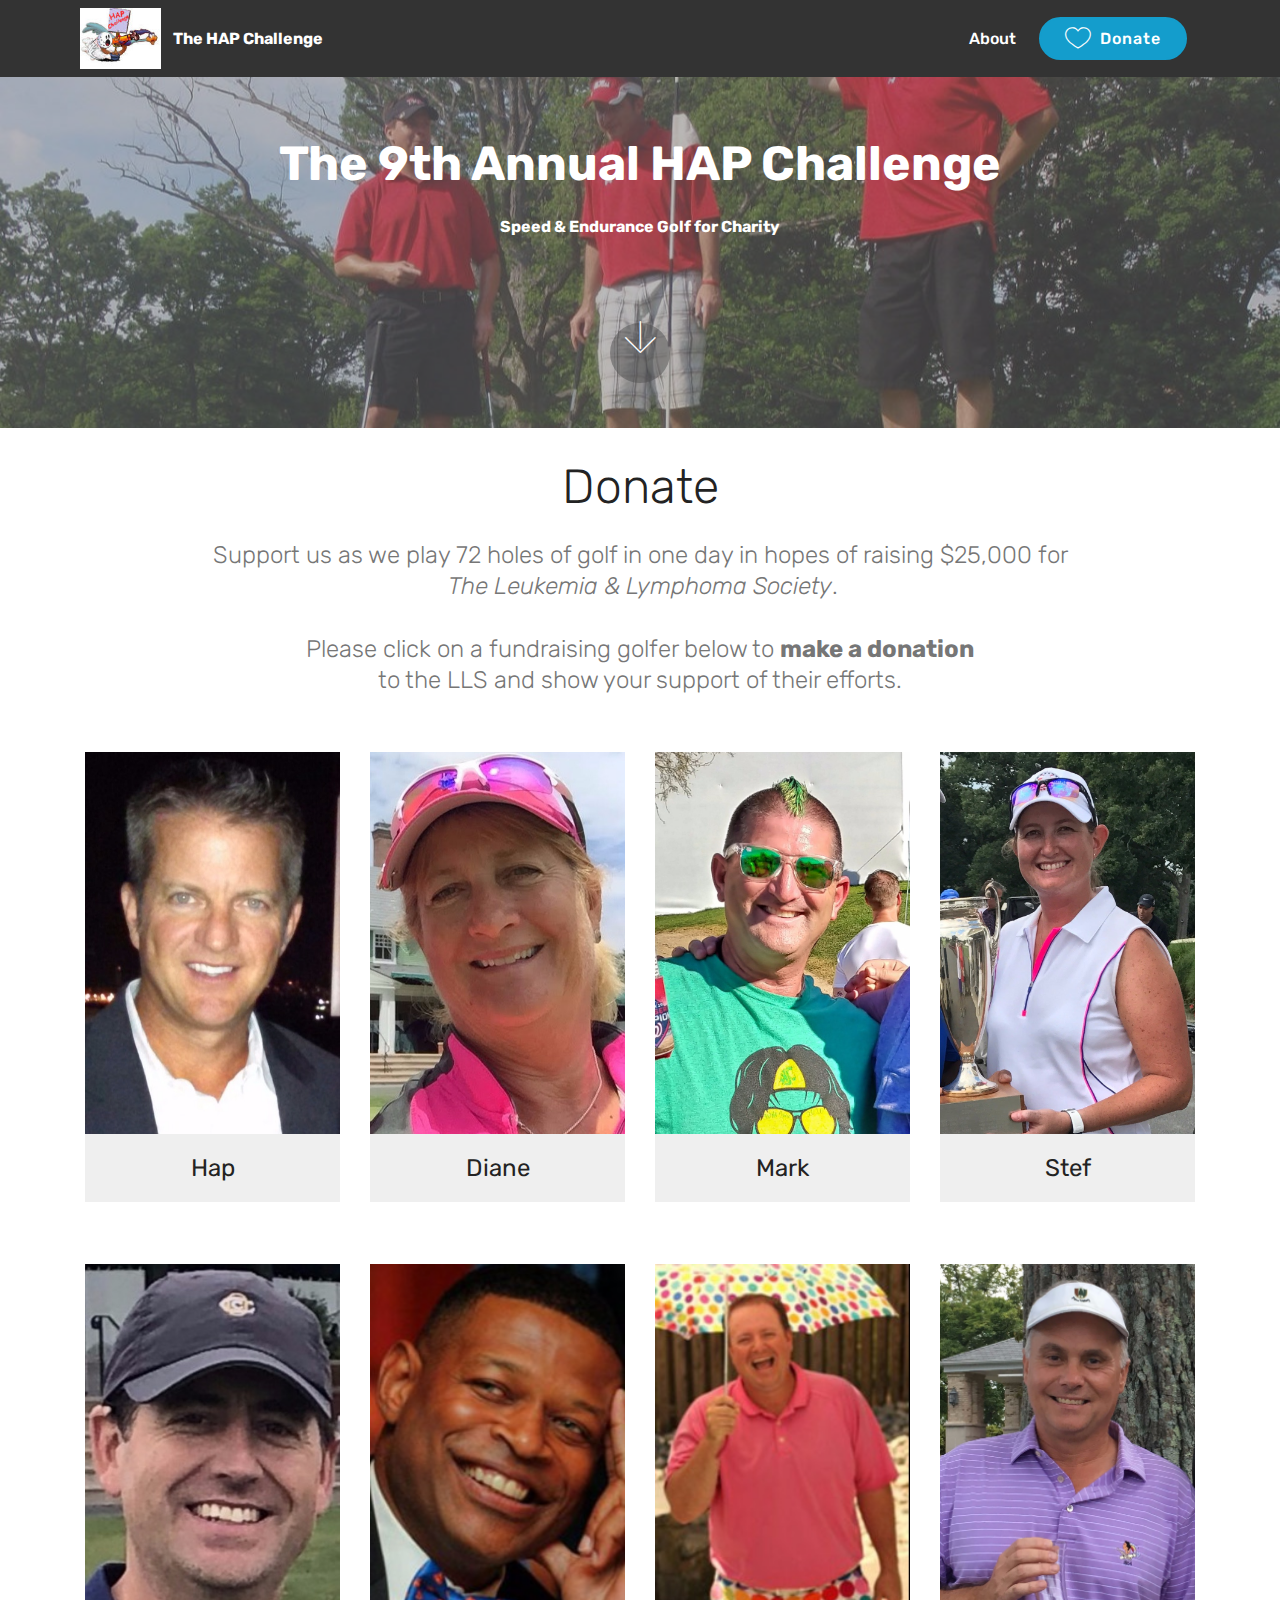
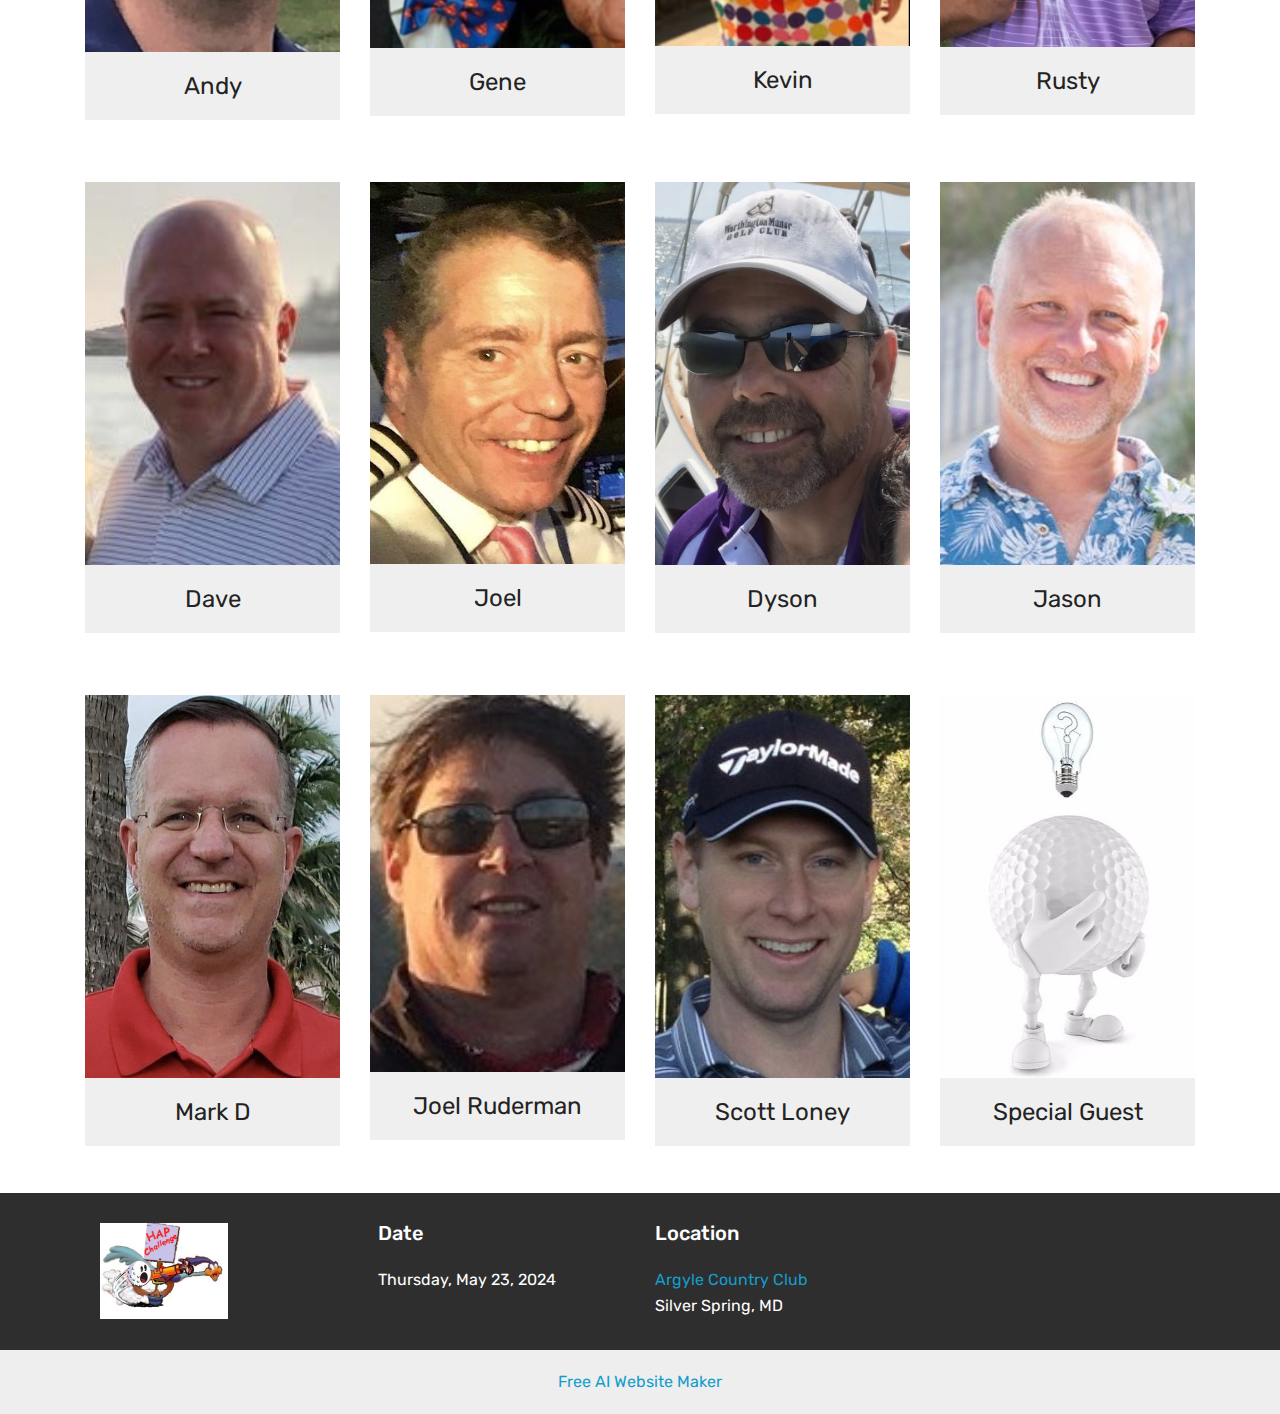
==== index.html @ eed63a0b "Updated date for 2024" ====
<!DOCTYPE html>
<html  >
<head>
  <!-- Site made with Mobirise Website Builder v5.9.17, https://mobirise.com -->
  <meta charset="UTF-8">
  <meta http-equiv="X-UA-Compatible" content="IE=edge">
  <meta name="generator" content="Mobirise v5.9.17, mobirise.com">
  <meta name="viewport" content="width=device-width, initial-scale=1, minimum-scale=1">
  <link rel="shortcut icon" href="assets/images/roadrunner-proto-white-blank-sign-122x92.jpg" type="image/x-icon">
  <meta name="description" content="">
  
  
  <title>Home</title>
  <link rel="stylesheet" href="assets/web/assets/mobirise-icons/mobirise-icons.css">
  <link rel="stylesheet" href="assets/bootstrap/css/bootstrap.min.css">
  <link rel="stylesheet" href="assets/bootstrap/css/bootstrap-grid.min.css">
  <link rel="stylesheet" href="assets/bootstrap/css/bootstrap-reboot.min.css">
  <link rel="stylesheet" href="assets/tether/tether.min.css">
  <link rel="stylesheet" href="assets/dropdown/css/style.css">
  <link rel="stylesheet" href="assets/socicon/css/styles.css">
  <link rel="stylesheet" href="assets/theme/css/style.css">
  <link rel="preload" href="https://fonts.googleapis.com/css?family=Rubik:300,300i,400,400i,500,500i,700,700i,900,900i&display=swap" as="style" onload="this.onload=null;this.rel='stylesheet'">
  <noscript><link rel="stylesheet" href="https://fonts.googleapis.com/css?family=Rubik:300,300i,400,400i,500,500i,700,700i,900,900i&display=swap"></noscript>
  <link rel="preload" as="style" href="assets/mobirise/css/mbr-additional.css?v=rSl8qg"><link rel="stylesheet" href="assets/mobirise/css/mbr-additional.css?v=rSl8qg" type="text/css">

  
  
  
</head>
<body>
  
  <section class="menu cid-qTkzRZLJNu" once="menu" id="menu1-0">

    

    <nav class="navbar navbar-expand beta-menu navbar-dropdown align-items-center navbar-toggleable-sm">
        <button class="navbar-toggler navbar-toggler-right" type="button" data-toggle="collapse" data-target="#navbarSupportedContent" aria-controls="navbarSupportedContent" aria-expanded="false" aria-label="Toggle navigation">
            <div class="hamburger">
                <span></span>
                <span></span>
                <span></span>
                <span></span>
            </div>
        </button>
        <div class="menu-logo">
            <div class="navbar-brand">
                <span class="navbar-logo">
                    <a href="index.html">
                         <img src="assets/images/roadrunner-proto-white-blank-sign-122x92.jpg" alt="Mobirise" title="" style="height: 3.8rem;">
                    </a>
                </span>
                <span class="navbar-caption-wrap"><a class="navbar-caption text-white display-4" href="index.html">The HAP Challenge</a></span>
            </div>
        </div>
        <div class="collapse navbar-collapse" id="navbarSupportedContent">
            <ul class="navbar-nav nav-dropdown" data-app-modern-menu="true"><li class="nav-item">
                    <a class="nav-link link text-white display-4" href="about.html">
                        
                        About</a>
                </li></ul>
            <div class="navbar-buttons mbr-section-btn"><a class="btn btn-sm btn-primary display-4" href="https://pages.lls.org/mwoy/nca/dcmetro21/hapgolf" target="_blank"><span class="mbri-hearth mbr-iconfont mbr-iconfont-btn"></span>
                    
                    Donate</a></div>
        </div>
    </nav>
</section>

<section class="cid-qTkA127IK8" id="header2-1">

    

    <div class="mbr-overlay" style="opacity: 0.5; background-color: rgb(118, 118, 118);"></div>

    <div class="container align-center">
        <div class="row justify-content-md-center">
            <div class="mbr-white col-md-10">
                <h1 class="mbr-section-title mbr-bold pb-3 mbr-fonts-style display-2">The 9th Annual HAP Challenge</h1>
                <h3 class="mbr-section-subtitle align-center mbr-light pb-3 mbr-fonts-style display-7"><strong>Speed &amp; Endurance Golf for Charity</strong><br></h3>
                <p class="mbr-text pb-3 mbr-fonts-style display-5"></p>
                
            </div>
        </div>
    </div>
    <div class="mbr-arrow hidden-sm-down" aria-hidden="true">
        <a href="#next">
            <i class="mbri-down mbr-iconfont"></i>
        </a>
    </div>
</section>

<section class="team1 cid-rDNiMq81Zf" id="team1-8">
    
    
    
    <div class="container align-center">
        <h2 class="pb-3 mbr-fonts-style mbr-section-title display-2">
            Donate</h2>
        <h3 class="pb-5 mbr-section-subtitle mbr-fonts-style mbr-light display-5">Support us as we play 72 holes of golf in one day in hopes of raising $25,000 for<br><span style="font-size: 1.5rem;">&nbsp;</span><em style="font-size: 1.5rem;">The Leukemia &amp; Lymphoma Society</em><span style="font-size: 1.5rem;">.</span><div><br></div><div>Please click on a fundraising golfer below to <strong>make a donation</strong> </div><div>to the LLS and show your support of their efforts.</div></h3>
        <div class="row media-row">
            
        <div class="team-item col-lg-3 col-md-6">
                <div class="item-image">
                    <a href="https://pages.lls.org/mwoy/nca/dcmetro21/hapgolf" target="_blank"><img src="assets/images/hap-510x907.jpeg" alt="" title=""></a>
                </div>
                <div class="item-caption py-3">
                    <div class="item-name px-2">
                        <p class="mbr-fonts-style display-5">
                           Hap</p>
                    </div>
                    <div class="item-role px-2">
                        <p></p>
                    </div>
                    
                </div>
            </div><div class="team-item col-lg-3 col-md-6">
                <div class="item-image">
                    <a href="https://pages.lls.org/mwoy/nca/dcmetro21/hapgolf"><img src="assets/images/img-7851.jpeg" alt="" title=""></a>
                </div>
                <div class="item-caption py-3">
                    <div class="item-name px-2">
                        <p class="mbr-fonts-style display-5">
                           Diane</p>
                    </div>
                    <div class="item-role px-2">
                        <p></p>
                    </div>
                    
                </div>
            </div><div class="team-item col-lg-3 col-md-6">
                <div class="item-image">
                    <a href="https://pages.lls.org/mwoy/nca/dcmetro21/hapgolf"><img src="assets/images/img-4883.jpeg" alt="" title=""></a>
                </div>
                <div class="item-caption py-3">
                    <div class="item-name px-2">
                        <p class="mbr-fonts-style display-5">
                           Mark</p>
                    </div>
                    <div class="item-role px-2">
                        <p></p>
                    </div>
                    
                </div>
            </div><div class="team-item col-lg-3 col-md-6">
                <div class="item-image">
                    <a href="https://pages.lls.org/mwoy/nca/dcmetro21/hapgolf"><img src="assets/images/img-2325.jpeg" alt="" title=""></a>
                </div>
                <div class="item-caption py-3">
                    <div class="item-name px-2">
                        <p class="mbr-fonts-style display-5">
                           Stef</p>
                    </div>
                    <div class="item-role px-2">
                        <p></p>
                    </div>
                    
                </div>
            </div></div>    
    </div>
</section>

<section class="team1 cid-rDNiNFYNYY" id="team1-9">
    
    
    
    <div class="container align-center">
        
        
        <div class="row media-row">
            
        <div class="team-item col-lg-3 col-md-6">
                <div class="item-image">
                    <a href="https://pages.lls.org/mwoy/nca/dcmetro21/hapgolf"><img src="assets/images/img-3977.jpeg" alt="" title=""></a>
                </div>
                <div class="item-caption py-3">
                    <div class="item-name px-2">
                        <p class="mbr-fonts-style display-5">Andy</p><p></p><p></p>
                    </div>
                    <div class="item-role px-2">
                        <p></p>
                    </div>
                    
                </div>
            </div><div class="team-item col-lg-3 col-md-6">
                <div class="item-image">
                    <a href="https://pages.lls.org/mwoy/nca/dcmetro21/hapgolf"><img src="assets/images/d8417eb9c53b5e105df8637b8e6270c9-1-209x411.jpeg" alt="" title=""></a>
                </div>
                <div class="item-caption py-3">
                    <div class="item-name px-2">
                        <p class="mbr-fonts-style display-5">
                           Gene</p>
                    </div>
                    <div class="item-role px-2">
                        <p></p>
                    </div>
                    
                </div>
            </div><div class="team-item col-lg-3 col-md-6">
                <div class="item-image">
                    <a href="https://pages.lls.org/mwoy/nca/dcmetro21/hapgolf" target="_blank"><img src="assets/images/068da147507e066299e078760e122afb-209x411.jpeg" alt="" title=""></a>
                </div>
                <div class="item-caption py-3">
                    <div class="item-name px-2">
                        <p class="mbr-fonts-style display-5">
                           Kevin</p>
                    </div>
                    <div class="item-role px-2">
                        <p></p>
                    </div>
                    
                </div>
            </div><div class="team-item col-lg-3 col-md-6">
                <div class="item-image">
                    <a href="https://pages.lls.org/mwoy/nca/dcmetro21/hapgolf"><img src="assets/images/img-4054.jpeg" alt="" title=""></a>
                </div>
                <div class="item-caption py-3">
                    <div class="item-name px-2">
                        <p class="mbr-fonts-style display-5">
                           Rusty</p>
                    </div>
                    <div class="item-role px-2">
                        <p></p>
                    </div>
                    
                </div>
            </div></div>    
    </div>
</section>

<section class="team1 cid-su1uljrlMS" id="team1-13">
    
    
    
    <div class="container align-center">
        
        
        <div class="row media-row">
            
        <div class="team-item col-lg-3 col-md-6">
                <div class="item-image">
                    <a href="https://pages.lls.org/mwoy/nca/dcmetro21/hapgolf"><img src="assets/images/42273428-10218140712375679-5090069053632937984-n.jpeg" alt="" title=""></a>
                </div>
                <div class="item-caption py-3">
                    <div class="item-name px-2">
                        <p class="mbr-fonts-style display-5">Dave</p><p></p><p></p>
                    </div>
                    <div class="item-role px-2">
                        <p></p>
                    </div>
                    
                </div>
            </div><div class="team-item col-lg-3 col-md-6">
                <div class="item-image">
                    <a href="https://pages.lls.org/mwoy/nca/dcmetro21/hapgolf"><img src="assets/images/52602328-2576733389009515-2253035308272582656-n.jpeg" alt="" title=""></a>
                </div>
                <div class="item-caption py-3">
                    <div class="item-name px-2">
                        <p class="mbr-fonts-style display-5">
                           Joel</p>
                    </div>
                    <div class="item-role px-2">
                        <p></p>
                    </div>
                    
                </div>
            </div><div class="team-item col-lg-3 col-md-6">
                <div class="item-image">
                    <a href="https://pages.lls.org/mwoy/nca/dcmetro21/hapgolf"><img src="assets/images/35922980-10216774262371660-805492928494436352-n.jpeg" alt="" title=""></a>
                </div>
                <div class="item-caption py-3">
                    <div class="item-name px-2">
                        <p class="mbr-fonts-style display-5">
                           Dyson</p>
                    </div>
                    <div class="item-role px-2">
                        <p></p>
                    </div>
                    
                </div>
            </div><div class="team-item col-lg-3 col-md-6">
                <div class="item-image">
                    <a href="https://pages.lls.org/mwoy/nca/dcmetro21/hapgolf"><img src="assets/images/121298339-10157736298375897-2054696959635875611-n.jpeg" alt="" title=""></a>
                </div>
                <div class="item-caption py-3">
                    <div class="item-name px-2">
                        <p class="mbr-fonts-style display-5">
                           Jason</p>
                    </div>
                    <div class="item-role px-2">
                        <p></p>
                    </div>
                    
                </div>
            </div></div>    
    </div>
</section>

<section class="team1 cid-su1ur8LqZD" id="team1-14">
    
    
    
    <div class="container align-center">
        
        
        <div class="row media-row">
            
        <div class="team-item col-lg-3 col-md-6">
                <div class="item-image">
                    <a href="https://pages.lls.org/mwoy/nca/dcmetro21/hapgolf"><img src="assets/images/38064119-10214291448337735-4588048906432020480-n.jpeg" alt="" title=""></a>
                </div>
                <div class="item-caption py-3">
                    <div class="item-name px-2">
                        <p class="mbr-fonts-style display-5">Mark D</p><p></p><p></p>
                    </div>
                    <div class="item-role px-2">
                        <p></p>
                    </div>
                    
                </div>
            </div><div class="team-item col-lg-3 col-md-6">
                <div class="item-image">
                    <a href="https://pages.lls.org/mwoy/nca/dcmetro21/hapgolf"><img src="assets/images/170332112-10222890178497272-4566259590195490710-n-2.jpeg" alt="" title=""></a>
                </div>
                <div class="item-caption py-3">
                    <div class="item-name px-2">
                        <p class="mbr-fonts-style display-5">
                           Joel Ruderman</p>
                    </div>
                    <div class="item-role px-2">
                        <p></p>
                    </div>
                    
                </div>
            </div><div class="team-item col-lg-3 col-md-6">
                <div class="item-image">
                    <a href="https://pages.lls.org/mwoy/nca/dcmetro21/hapgolf"><img src="assets/images/427959-10151098066448907-967808043-n.jpeg" alt="" title=""></a>
                </div>
                <div class="item-caption py-3">
                    <div class="item-name px-2">
                        <p class="mbr-fonts-style display-5">
                           Scott Loney</p>
                    </div>
                    <div class="item-role px-2">
                        <p></p>
                    </div>
                    
                </div>
            </div><div class="team-item col-lg-3 col-md-6">
                <div class="item-image">
                    <a href="https://pages.lls.org/mwoy/nca/dcmetro21/hapgolf"><img src="assets/images/golf-special-guest.jpeg" alt="" title=""></a>
                </div>
                <div class="item-caption py-3">
                    <div class="item-name px-2">
                        <p class="mbr-fonts-style display-5">
                           Special Guest</p>
                    </div>
                    <div class="item-role px-2">
                        <p></p>
                    </div>
                    
                </div>
            </div></div>    
    </div>
</section>

<section class="cid-qTkAaeaxX5" id="footer1-2">

    

    

    <div class="container">
        <div class="media-container-row content text-white">
            <div class="col-12 col-md-3">
                <div class="media-wrap">
                    
                        <a href="about.html"><img src="assets/images/roadrunner-proto-white-blank-sign-256x192.jpg" alt="Mobirise" title=""></a>
                    
                </div>
            </div>
            <div class="col-12 col-md-3 mbr-fonts-style display-7">
                <h5 class="pb-3">
                    Date</h5>
                <p class="mbr-text">Thursday, May 23, 2024</p>
            </div>
            <div class="col-12 col-md-3 mbr-fonts-style display-7">
                <h5 class="pb-3">
                    Location</h5>
                <p class="mbr-text"><a href="https://www.argylecc.net/" target="_blank">Argyle Country Club</a><br>Silver Spring, MD</p>
            </div>
            <div class="col-12 col-md-3 mbr-fonts-style display-7">
                <h5 class="pb-3"></h5>
                <p class="mbr-text"></p>
            </div>
        </div>
        
    </div>
</section><section class="display-7" style="padding: 0;align-items: center;justify-content: center;flex-wrap: wrap;    align-content: center;display: flex;position: relative;height: 4rem;"><a href="https://mobiri.se/1586750" style="flex: 1 1;height: 4rem;position: absolute;width: 100%;z-index: 1;"><img alt="" style="height: 4rem;" src="[data-uri]"></a><p style="margin: 0;text-align: center;" class="display-7">&#8204;</p><a style="z-index:1" href="https://mobirise.com/builder/ai-website-maker.html">Free AI Website Maker</a></section><script src="assets/popper/popper.min.js"></script>  <script src="assets/web/assets/jquery/jquery.min.js"></script>  <script src="assets/bootstrap/js/bootstrap.min.js"></script>  <script src="assets/tether/tether.min.js"></script>  <script src="assets/smoothscroll/smooth-scroll.js"></script>  <script src="assets/dropdown/js/nav-dropdown.js"></script>  <script src="assets/dropdown/js/navbar-dropdown.js"></script>  <script src="assets/touchswipe/jquery.touch-swipe.min.js"></script>  <script src="assets/theme/js/script.js"></script>  
  
  
</body>
</html>
---- assets/web/assets/mobirise-icons/mobirise-icons.css ----
@font-face {
  font-family: 'MobiriseIcons';
  src:  url('mobirise-icons.eot?spat4u');
  src:  url('mobirise-icons.eot?spat4u#iefix') format('embedded-opentype'),
    url('mobirise-icons.ttf?spat4u') format('truetype'),
    url('mobirise-icons.woff?spat4u') format('woff'),
    url('mobirise-icons.svg?spat4u#MobiriseIcons') format('svg');
  font-weight: normal;
  font-style: normal;
  font-display: swap;
}

[class^="mbri-"], [class*=" mbri-"] {
  /* use !important to prevent issues with browser extensions that change fonts */
  font-family: MobiriseIcons !important;
  speak: none;
  font-style: normal;
  font-weight: normal;
  font-variant: normal;
  text-transform: none;
  line-height: 1;

  /* Better Font Rendering =========== */
  -webkit-font-smoothing: antialiased;
  -moz-osx-font-smoothing: grayscale;
}

.mbri-add-submenu:before {
  content: "\e900";
}
.mbri-alert:before {
  content: "\e901";
}
.mbri-align-center:before {
  content: "\e902";
}
.mbri-align-justify:before {
  content: "\e903";
}
.mbri-align-left:before {
  content: "\e904";
}
.mbri-align-right:before {
  content: "\e905";
}
.mbri-android:before {
  content: "\e906";
}
.mbri-apple:before {
  content: "\e907";
}
.mbri-arrow-down:before {
  content: "\e908";
}
.mbri-arrow-next:before {
  content: "\e909";
}
.mbri-arrow-prev:before {
  content: "\e90a";
}
.mbri-arrow-up:before {
  content: "\e90b";
}
.mbri-bold:before {
  content: "\e90c";
}
.mbri-bookmark:before {
  content: "\e90d";
}
.mbri-bootstrap:before {
  content: "\e90e";
}
.mbri-briefcase:before {
  content: "\e90f";
}
.mbri-browse:before {
  content: "\e910";
}
.mbri-bulleted-list:before {
  content: "\e911";
}
.mbri-calendar:before {
  content: "\e912";
}
.mbri-camera:before {
  content: "\e913";
}
.mbri-cart-add:before {
  content: "\e914";
}
.mbri-cart-full:before {
  content: "\e915";
}
.mbri-cash:before {
  content: "\e916";
}
.mbri-change-style:before {
  content: "\e917";
}
.mbri-chat:before {
  content: "\e918";
}
.mbri-clock:before {
  content: "\e919";
}
.mbri-close:before {
  content: "\e91a";
}
.mbri-cloud:before {
  content: "\e91b";
}
.mbri-code:before {
  content: "\e91c";
}
.mbri-contact-form:before {
  content: "\e91d";
}
.mbri-credit-card:before {
  content: "\e91e";
}
.mbri-cursor-click:before {
  content: "\e91f";
}
.mbri-cust-feedback:before {
  content: "\e920";
}
.mbri-database:before {
  content: "\e921";
}
.mbri-delivery:before {
  content: "\e922";
}
.mbri-desktop:before {
  content: "\e923";
}
.mbri-devices:before {
  content: "\e924";
}
.mbri-down:before {
  content: "\e925";
}
.mbri-download:before {
  content: "\e989";
}
.mbri-drag-n-drop:before {
  content: "\e927";
}
.mbri-drag-n-drop2:before {
  content: "\e928";
}
.mbri-edit:before {
  content: "\e929";
}
.mbri-edit2:before {
  content: "\e92a";
}
.mbri-error:before {
  content: "\e92b";
}
.mbri-extension:before {
  content: "\e92c";
}
.mbri-features:before {
  content: "\e92d";
}
.mbri-file:before {
  content: "\e92e";
}
.mbri-flag:before {
  content: "\e92f";
}
.mbri-folder:before {
  content: "\e930";
}
.mbri-gift:before {
  content: "\e931";
}
.mbri-github:before {
  content: "\e932";
}
.mbri-globe:before {
  content: "\e933";
}
.mbri-globe-2:before {
  content: "\e934";
}
.mbri-growing-chart:before {
  content: "\e935";
}
.mbri-hearth:before {
  content: "\e936";
}
.mbri-help:before {
  content: "\e937";
}
.mbri-home:before {
  content: "\e938";
}
.mbri-hot-cup:before {
  content: "\e939";
}
.mbri-idea:before {
  content: "\e93a";
}
.mbri-image-gallery:before {
  content: "\e93b";
}
.mbri-image-slider:before {
  content: "\e93c";
}
.mbri-info:before {
  content: "\e93d";
}
.mbri-italic:before {
  content: "\e93e";
}
.mbri-key:before {
  content: "\e93f";
}
.mbri-laptop:before {
  content: "\e940";
}
.mbri-layers:before {
  content: "\e941";
}
.mbri-left-right:before {
  content: "\e942";
}
.mbri-left:before {
  content: "\e943";
}
.mbri-letter:before {
  content: "\e944";
}
.mbri-like:before {
  content: "\e945";
}
.mbri-link:before {
  content: "\e946";
}
.mbri-lock:before {
  content: "\e947";
}
.mbri-login:before {
  content: "\e948";
}
.mbri-logout:before {
  content: "\e949";
}
.mbri-magic-stick:before {
  content: "\e94a";
}
.mbri-map-pin:before {
  content: "\e94b";
}
.mbri-menu:before {
  content: "\e94c";
}
.mbri-mobile:before {
  content: "\e94d";
}
.mbri-mobile2:before {
  content: "\e94e";
}
.mbri-mobirise:before {
  content: "\e94f";
}
.mbri-more-horizontal:before {
  content: "\e950";
}
.mbri-more-vertical:before {
  content: "\e951";
}
.mbri-music:before {
  content: "\e952";
}
.mbri-new-file:before {
  content: "\e953";
}
.mbri-numbered-list:before {
  content: "\e954";
}
.mbri-opened-folder:before {
  content: "\e955";
}
.mbri-pages:before {
  content: "\e956";
}
.mbri-paper-plane:before {
  content: "\e957";
}
.mbri-paperclip:before {
  content: "\e958";
}
.mbri-photo:before {
  content: "\e959";
}
.mbri-photos:before {
  content: "\e95a";
}
.mbri-pin:before {
  content: "\e95b";
}
.mbri-play:before {
  content: "\e95c";
}
.mbri-plus:before {
  content: "\e95d";
}
.mbri-preview:before {
  content: "\e95e";
}
.mbri-print:before {
  content: "\e95f";
}
.mbri-protect:before {
  content: "\e960";
}
.mbri-question:before {
  content: "\e961";
}
.mbri-quote-left:before {
  content: "\e962";
}
.mbri-quote-right:before {
  content: "\e963";
}
.mbri-refresh:before {
  content: "\e964";
}
.mbri-responsive:before {
  content: "\e965";
}
.mbri-right:before {
  content: "\e966";
}
.mbri-rocket:before {
  content: "\e967";
}
.mbri-sad-face:before {
  content: "\e968";
}
.mbri-sale:before {
  content: "\e969";
}
.mbri-save:before {
  content: "\e96a";
}
.mbri-search:before {
  content: "\e96b";
}
.mbri-setting:before {
  content: "\e96c";
}
.mbri-setting2:before {
  content: "\e96d";
}
.mbri-setting3:before {
  content: "\e96e";
}
.mbri-share:before {
  content: "\e96f";
}
.mbri-shopping-bag:before {
  content: "\e970";
}
.mbri-shopping-basket:before {
  content: "\e971";
}
.mbri-shopping-cart:before {
  content: "\e972";
}
.mbri-sites:before {
  content: "\e973";
}
.mbri-smile-face:before {
  content: "\e974";
}
.mbri-speed:before {
  content: "\e975";
}
.mbri-star:before {
  content: "\e976";
}
.mbri-success:before {
  content: "\e977";
}
.mbri-sun:before {
  content: "\e978";
}
.mbri-sun2:before {
  content: "\e979";
}
.mbri-tablet:before {
  content: "\e97a";
}
.mbri-tablet-vertical:before {
  content: "\e97b";
}
.mbri-target:before {
  content: "\e97c";
}
.mbri-timer:before {
  content: "\e97d";
}
.mbri-to-ftp:before {
  content: "\e97e";
}
.mbri-to-local-drive:before {
  content: "\e97f";
}
.mbri-touch-swipe:before {
  content: "\e980";
}
.mbri-touch:before {
  content: "\e981";
}
.mbri-trash:before {
  content: "\e982";
}
.mbri-underline:before {
  content: "\e983";
}
.mbri-unlink:before {
  content: "\e984";
}
.mbri-unlock:before {
  content: "\e985";
}
.mbri-up-down:before {
  content: "\e986";
}
.mbri-up:before {
  content: "\e987";
}
.mbri-update:before {
  content: "\e988";
}
.mbri-upload:before {
 content: "\e926"; 
}
.mbri-user:before {
  content: "\e98a";
}
.mbri-user2:before {
  content: "\e98b";
}
.mbri-users:before {
  content: "\e98c";
}
.mbri-video:before {
  content: "\e98d";
}
.mbri-video-play:before {
  content: "\e98e";
}
.mbri-watch:before {
  content: "\e98f";
}
.mbri-website-theme:before {
  content: "\e990";
}
.mbri-wifi:before {
  content: "\e991";
}
.mbri-windows:before {
  content: "\e992";
}
.mbri-zoom-out:before {
  content: "\e993";
}
.mbri-redo:before {
  content: "\e994";
}
.mbri-undo:before {
  content: "\e995";
}
---- assets/dropdown/css/style.css ----
.navbar-dropdown {
  left: 0;
  padding: 0;
  position: absolute;
  right: 0;
  top: 0;
  transition: all 0.45s ease;
  z-index: 1030;
  background: #282828; }
  .navbar-dropdown .navbar-logo {
    margin-right: 0.8rem;
    transition: margin 0.3s ease-in-out;
    vertical-align: middle; }
    .navbar-dropdown .navbar-logo img {
      height: 3.125rem;
      transition: all 0.3s ease-in-out; }
    .navbar-dropdown .navbar-logo.mbr-iconfont {
      font-size: 3.125rem;
      line-height: 3.125rem; }
  .navbar-dropdown .navbar-caption {
    font-weight: 700;
    white-space: normal;
    vertical-align: -4px;
    line-height: 3.125rem !important; }
    .navbar-dropdown .navbar-caption, .navbar-dropdown .navbar-caption:hover {
      color: inherit;
      text-decoration: none; }
  .navbar-dropdown .mbr-iconfont + .navbar-caption {
    vertical-align: -1px; }
  .navbar-dropdown.navbar-fixed-top {
    position: fixed; }
  .navbar-dropdown .navbar-brand span {
    vertical-align: -4px; }
  .navbar-dropdown.bg-color.transparent {
    background: none; }
  .navbar-dropdown.navbar-short .navbar-brand {
    padding: 0.625rem 0; }
    .navbar-dropdown.navbar-short .navbar-brand span {
      vertical-align: -1px; }
  .navbar-dropdown.navbar-short .navbar-caption {
    line-height: 2.375rem !important;
    vertical-align: -2px; }
  .navbar-dropdown.navbar-short .navbar-logo {
    margin-right: 0.5rem; }
    .navbar-dropdown.navbar-short .navbar-logo img {
      height: 2.375rem; }
    .navbar-dropdown.navbar-short .navbar-logo.mbr-iconfont {
      font-size: 2.375rem;
      line-height: 2.375rem; }
  .navbar-dropdown.navbar-short .mbr-table-cell {
    height: 3.625rem; }
  .navbar-dropdown .navbar-close {
    left: 0.6875rem;
    position: fixed;
    top: 0.75rem;
    z-index: 1000; }
  .navbar-dropdown .hamburger-icon {
    content: "";
    display: inline-block;
    vertical-align: middle;
    width: 16px;
    -webkit-box-shadow: 0 -6px 0 1px #282828,0 0 0 1px #282828,0 6px 0 1px #282828;
    -moz-box-shadow: 0 -6px 0 1px #282828,0 0 0 1px #282828,0 6px 0 1px #282828;
    box-shadow: 0 -6px 0 1px #282828,0 0 0 1px #282828,0 6px 0 1px #282828; }

.dropdown-menu .dropdown-toggle[data-toggle="dropdown-submenu"]::after {
  border-bottom: 0.35em solid transparent;
  border-left: 0.35em solid;
  border-right: 0;
  border-top: 0.35em solid transparent;
  margin-left: 0.3rem; }

.dropdown-menu .dropdown-item:focus {
  outline: 0; }

.nav-dropdown {
  font-size: 0.75rem;
  font-weight: 500;
  height: auto !important; }
  .nav-dropdown .nav-btn {
    padding-left: 1rem; }
  .nav-dropdown .link {
    margin: .667em 1.667em;
    font-weight: 500;
    padding: 0;
    transition: color .2s ease-in-out; }
    .nav-dropdown .link.dropdown-toggle {
      margin-right: 2.583em; }
      .nav-dropdown .link.dropdown-toggle::after {
        margin-left: .25rem;
        border-top: 0.35em solid;
        border-right: 0.35em solid transparent;
        border-left: 0.35em solid transparent;
        border-bottom: 0; }
      .nav-dropdown .link.dropdown-toggle[aria-expanded="true"] {
        margin: 0;
        padding: 0.667em 3.263em  0.667em 1.667em; }
  .nav-dropdown .link::after,
  .nav-dropdown .dropdown-item::after {
    color: inherit; }
  .nav-dropdown .btn {
    font-size: 0.75rem;
    font-weight: 700;
    letter-spacing: 0;
    margin-bottom: 0;
    padding-left: 1.25rem;
    padding-right: 1.25rem; }
  .nav-dropdown .dropdown-menu {
    border-radius: 0;
    border: 0;
    left: 0;
    margin: 0;
    padding-bottom: 1.25rem;
    padding-top: 1.25rem;
    position: relative; }
  .nav-dropdown .dropdown-submenu {
    margin-left: 0.125rem;
    top: 0; }
  .nav-dropdown .dropdown-item {
    font-weight: 500;
    line-height: 2;
    padding: 0.3846em 4.615em 0.3846em 1.5385em;
    position: relative;
    transition: color .2s ease-in-out, background-color .2s ease-in-out; }
    .nav-dropdown .dropdown-item::after {
      margin-top: -0.3077em;
      position: absolute;
      right: 1.1538em;
      top: 50%; }
    .nav-dropdown .dropdown-item:focus, .nav-dropdown .dropdown-item:hover {
      background: none; }

@media (max-width: 767px) {
  .nav-dropdown.navbar-toggleable-sm {
    bottom: 0;
    display: none;
    left: 0;
    overflow-x: hidden;
    position: fixed;
    top: 0;
    transform: translateX(-100%);
    -ms-transform: translateX(-100%);
    -webkit-transform: translateX(-100%);
    width: 18.75rem;
    z-index: 999; } }
.nav-dropdown.navbar-toggleable-xl {
  bottom: 0;
  display: none;
  left: 0;
  overflow-x: hidden;
  position: fixed;
  top: 0;
  transform: translateX(-100%);
  -ms-transform: translateX(-100%);
  -webkit-transform: translateX(-100%);
  width: 18.75rem;
  z-index: 999; }

.nav-dropdown-sm {
  display: block !important;
  overflow-x: hidden;
  overflow: auto;
  padding-top: 3.875rem; }
  .nav-dropdown-sm::after {
    content: "";
    display: block;
    height: 3rem;
    width: 100%; }
  .nav-dropdown-sm.collapse.in ~ .navbar-close {
    display: block !important; }
  .nav-dropdown-sm.collapsing, .nav-dropdown-sm.collapse.in {
    transform: translateX(0);
    -ms-transform: translateX(0);
    -webkit-transform: translateX(0);
    transition: all 0.25s ease-out;
    -webkit-transition: all 0.25s ease-out;
    background: #282828; }
  .nav-dropdown-sm.collapsing[aria-expanded="false"] {
    transform: translateX(-100%);
    -ms-transform: translateX(-100%);
    -webkit-transform: translateX(-100%); }
  .nav-dropdown-sm .nav-item {
    display: block;
    margin-left: 0 !important;
    padding-left: 0; }
  .nav-dropdown-sm .link,
  .nav-dropdown-sm .dropdown-item {
    border-top: 1px dotted rgba(255, 255, 255, 0.1);
    font-size: 0.8125rem;
    line-height: 1.6;
    margin: 0 !important;
    padding: 0.875rem 2.4rem 0.875rem 1.5625rem !important;
    position: relative;
    white-space: normal; }
    .nav-dropdown-sm .link:focus, .nav-dropdown-sm .link:hover,
    .nav-dropdown-sm .dropdown-item:focus,
    .nav-dropdown-sm .dropdown-item:hover {
      background: rgba(0, 0, 0, 0.2) !important;
      color: #c0a375; }
  .nav-dropdown-sm .nav-btn {
    position: relative;
    padding: 1.5625rem 1.5625rem 0 1.5625rem; }
    .nav-dropdown-sm .nav-btn::before {
      border-top: 1px dotted rgba(255, 255, 255, 0.1);
      content: "";
      left: 0;
      position: absolute;
      top: 0;
      width: 100%; }
    .nav-dropdown-sm .nav-btn + .nav-btn {
      padding-top: 0.625rem; }
      .nav-dropdown-sm .nav-btn + .nav-btn::before {
        display: none; }
  .nav-dropdown-sm .btn {
    padding: 0.625rem 0; }
  .nav-dropdown-sm .dropdown-toggle[data-toggle="dropdown-submenu"]::after {
    margin-left: .25rem;
    border-top: 0.35em solid;
    border-right: 0.35em solid transparent;
    border-left: 0.35em solid transparent;
    border-bottom: 0; }
  .nav-dropdown-sm .dropdown-toggle[data-toggle="dropdown-submenu"][aria-expanded="true"]::after {
    border-top: 0;
    border-right: 0.35em solid transparent;
    border-left: 0.35em solid transparent;
    border-bottom: 0.35em solid; }
  .nav-dropdown-sm .dropdown-menu {
    margin: 0;
    padding: 0;
    position: relative;
    top: 0;
    left: 0;
    width: 100%;
    border: 0;
    float: none;
    border-radius: 0;
    background: none; }
  .nav-dropdown-sm .dropdown-submenu {
    left: 100%;
    margin-left: 0.125rem;
    margin-top: -1.25rem;
    top: 0; }

.navbar-toggleable-sm .nav-dropdown .dropdown-menu {
  position: absolute; }

.navbar-toggleable-sm .nav-dropdown .dropdown-submenu {
  left: 100%;
  margin-left: 0.125rem;
  margin-top: -1.25rem;
  top: 0; }

.navbar-toggleable-sm.opened .nav-dropdown .dropdown-menu {
  position: relative; }

.navbar-toggleable-sm.opened .nav-dropdown .dropdown-submenu {
  left: 0;
  margin-left: 00rem;
  margin-top: 0rem;
  top: 0; }

.is-builder .nav-dropdown.collapsing {
  transition: none !important; }

/*# sourceMappingURL=style.css.map */
---- assets/socicon/css/styles.css ----
@charset "UTF-8";

@font-face {
  font-family: 'Socicon';
  src:  url('../fonts/socicon.eot');
  src:  url('../fonts/socicon.eot?#iefix') format('embedded-opentype'),
    url('../fonts/socicon.woff2') format('woff2'),
    url('../fonts/socicon.ttf') format('truetype'),
    url('../fonts/socicon.woff') format('woff'),
    url('../fonts/socicon.svg#socicon') format('svg');
  font-weight: normal;
  font-style: normal;
}

[data-icon]:before {
  font-family: "socicon" !important;
  content: attr(data-icon);
  font-style: normal !important;
  font-weight: normal !important;
  font-variant: normal !important;
  text-transform: none !important;
  speak: none;
  line-height: 1;
  -webkit-font-smoothing: antialiased;
  -moz-osx-font-smoothing: grayscale;
}

[class^="socicon-"], [class*=" socicon-"] {
  /* use !important to prevent issues with browser extensions that change fonts */
  font-family: 'Socicon' !important;
  speak: none;
  font-style: normal;
  font-weight: normal;
  font-variant: normal;
  text-transform: none;
  line-height: 1;

  /* Better Font Rendering =========== */
  -webkit-font-smoothing: antialiased;
  -moz-osx-font-smoothing: grayscale;
}

.socicon-eitaa:before {
  content: "\e97c";
}
.socicon-soroush:before {
  content: "\e97d";
}
.socicon-bale:before {
  content: "\e97e";
}
.socicon-zazzle:before {
  content: "\e97b";
}
.socicon-society6:before {
  content: "\e97a";
}
.socicon-redbubble:before {
  content: "\e979";
}
.socicon-avvo:before {
  content: "\e978";
}
.socicon-stitcher:before {
  content: "\e977";
}
.socicon-googlehangouts:before {
  content: "\e974";
}
.socicon-dlive:before {
  content: "\e975";
}
.socicon-vsco:before {
  content: "\e976";
}
.socicon-flipboard:before {
  content: "\e973";
}
.socicon-ubuntu:before {
  content: "\e958";
}
.socicon-artstation:before {
  content: "\e959";
}
.socicon-invision:before {
  content: "\e95a";
}
.socicon-torial:before {
  content: "\e95b";
}
.socicon-collectorz:before {
  content: "\e95c";
}
.socicon-seenthis:before {
  content: "\e95d";
}
.socicon-googleplaymusic:before {
  content: "\e95e";
}
.socicon-debian:before {
  content: "\e95f";
}
.socicon-filmfreeway:before {
  content: "\e960";
}
.socicon-gnome:before {
  content: "\e961";
}
.socicon-itchio:before {
  content: "\e962";
}
.socicon-jamendo:before {
  content: "\e963";
}
.socicon-mix:before {
  content: "\e964";
}
.socicon-sharepoint:before {
  content: "\e965";
}
.socicon-tinder:before {
  content: "\e966";
}
.socicon-windguru:before {
  content: "\e967";
}
.socicon-cdbaby:before {
  content: "\e968";
}
.socicon-elementaryos:before {
  content: "\e969";
}
.socicon-stage32:before {
  content: "\e96a";
}
.socicon-tiktok:before {
  content: "\e96b";
}
.socicon-gitter:before {
  content: "\e96c";
}
.socicon-letterboxd:before {
  content: "\e96d";
}
.socicon-threema:before {
  content: "\e96e";
}
.socicon-splice:before {
  content: "\e96f";
}
.socicon-metapop:before {
  content: "\e970";
}
.socicon-naver:before {
  content: "\e971";
}
.socicon-remote:before {
  content: "\e972";
}
.socicon-internet:before {
  content: "\e957";
}
.socicon-moddb:before {
  content: "\e94b";
}
.socicon-indiedb:before {
  content: "\e94c";
}
.socicon-traxsource:before {
  content: "\e94d";
}
.socicon-gamefor:before {
  content: "\e94e";
}
.socicon-pixiv:before {
  content: "\e94f";
}
.socicon-myanimelist:before {
  content: "\e950";
}
.socicon-blackberry:before {
  content: "\e951";
}
.socicon-wickr:before {
  content: "\e952";
}
.socicon-spip:before {
  content: "\e953";
}
.socicon-napster:before {
  content: "\e954";
}
.socicon-beatport:before {
  content: "\e955";
}
.socicon-hackerone:before {
  content: "\e956";
}
.socicon-hackernews:before {
  content: "\e946";
}
.socicon-smashwords:before {
  content: "\e947";
}
.socicon-kobo:before {
  content: "\e948";
}
.socicon-bookbub:before {
  content: "\e949";
}
.socicon-mailru:before {
  content: "\e94a";
}
.socicon-gitlab:before {
  content: "\e945";
}
.socicon-instructables:before {
  content: "\e944";
}
.socicon-portfolio:before {
  content: "\e943";
}
.socicon-codered:before {
  content: "\e940";
}
.socicon-origin:before {
  content: "\e941";
}
.socicon-nextdoor:before {
  content: "\e942";
}
.socicon-udemy:before {
  content: "\e93f";
}
.socicon-livemaster:before {
  content: "\e93e";
}
.socicon-crunchbase:before {
  content: "\e93b";
}
.socicon-homefy:before {
  content: "\e93c";
}
.socicon-calendly:before {
  content: "\e93d";
}
.socicon-realtor:before {
  content: "\e90f";
}
.socicon-tidal:before {
  content: "\e910";
}
.socicon-qobuz:before {
  content: "\e911";
}
.socicon-natgeo:before {
  content: "\e912";
}
.socicon-mastodon:before {
  content: "\e913";
}
.socicon-unsplash:before {
  content: "\e914";
}
.socicon-homeadvisor:before {
  content: "\e915";
}
.socicon-angieslist:before {
  content: "\e916";
}
.socicon-codepen:before {
  content: "\e917";
}
.socicon-slack:before {
  content: "\e918";
}
.socicon-openaigym:before {
  content: "\e919";
}
.socicon-logmein:before {
  content: "\e91a";
}
.socicon-fiverr:before {
  content: "\e91b";
}
.socicon-gotomeeting:before {
  content: "\e91c";
}
.socicon-aliexpress:before {
  content: "\e91d";
}
.socicon-guru:before {
  content: "\e91e";
}
.socicon-appstore:before {
  content: "\e91f";
}
.socicon-homes:before {
  content: "\e920";
}
.socicon-zoom:before {
  content: "\e921";
}
.socicon-alibaba:before {
  content: "\e922";
}
.socicon-craigslist:before {
  content: "\e923";
}
.socicon-wix:before {
  content: "\e924";
}
.socicon-redfin:before {
  content: "\e925";
}
.socicon-googlecalendar:before {
  content: "\e926";
}
.socicon-shopify:before {
  content: "\e927";
}
.socicon-freelancer:before {
  content: "\e928";
}
.socicon-seedrs:before {
  content: "\e929";
}
.socicon-bing:before {
  content: "\e92a";
}
.socicon-doodle:before {
  content: "\e92b";
}
.socicon-bonanza:before {
  content: "\e92c";
}
.socicon-squarespace:before {
  content: "\e92d";
}
.socicon-toptal:before {
  content: "\e92e";
}
.socicon-gust:before {
  content: "\e92f";
}
.socicon-ask:before {
  content: "\e930";
}
.socicon-trulia:before {
  content: "\e931";
}
.socicon-loomly:before {
  content: "\e932";
}
.socicon-ghost:before {
  content: "\e933";
}
.socicon-upwork:before {
  content: "\e934";
}
.socicon-fundable:before {
  content: "\e935";
}
.socicon-booking:before {
  content: "\e936";
}
.socicon-googlemaps:before {
  content: "\e937";
}
.socicon-zillow:before {
  content: "\e938";
}
.socicon-niconico:before {
  content: "\e939";
}
.socicon-toneden:before {
  content: "\e93a";
}
.socicon-augment:before {
  content: "\e908";
}
.socicon-bitbucket:before {
  content: "\e909";
}
.socicon-fyuse:before {
  content: "\e90a";
}
.socicon-yt-gaming:before {
  content: "\e90b";
}
.socicon-sketchfab:before {
  content: "\e90c";
}
.socicon-mobcrush:before {
  content: "\e90d";
}
.socicon-microsoft:before {
  content: "\e90e";
}
.socicon-pandora:before {
  content: "\e907";
}
.socicon-messenger:before {
  content: "\e906";
}
.socicon-gamewisp:before {
  content: "\e905";
}
.socicon-bloglovin:before {
  content: "\e904";
}
.socicon-tunein:before {
  content: "\e903";
}
.socicon-gamejolt:before {
  content: "\e901";
}
.socicon-trello:before {
  content: "\e902";
}
.socicon-spreadshirt:before {
  content: "\e900";
}
.socicon-500px:before {
  content: "\e000";
}
.socicon-8tracks:before {
  content: "\e001";
}
.socicon-airbnb:before {
  content: "\e002";
}
.socicon-alliance:before {
  content: "\e003";
}
.socicon-amazon:before {
  content: "\e004";
}
.socicon-amplement:before {
  content: "\e005";
}
.socicon-android:before {
  content: "\e006";
}
.socicon-angellist:before {
  content: "\e007";
}
.socicon-apple:before {
  content: "\e008";
}
.socicon-appnet:before {
  content: "\e009";
}
.socicon-baidu:before {
  content: "\e00a";
}
.socicon-bandcamp:before {
  content: "\e00b";
}
.socicon-battlenet:before {
  content: "\e00c";
}
.socicon-mixer:before {
  content: "\e00d";
}
.socicon-bebee:before {
  content: "\e00e";
}
.socicon-bebo:before {
  content: "\e00f";
}
.socicon-behance:before {
  content: "\e010";
}
.socicon-blizzard:before {
  content: "\e011";
}
.socicon-blogger:before {
  content: "\e012";
}
.socicon-buffer:before {
  content: "\e013";
}
.socicon-chrome:before {
  content: "\e014";
}
.socicon-coderwall:before {
  content: "\e015";
}
.socicon-curse:before {
  content: "\e016";
}
.socicon-dailymotion:before {
  content: "\e017";
}
.socicon-deezer:before {
  content: "\e018";
}
.socicon-delicious:before {
  content: "\e019";
}
.socicon-deviantart:before {
  content: "\e01a";
}
.socicon-diablo:before {
  content: "\e01b";
}
.socicon-digg:before {
  content: "\e01c";
}
.socicon-discord:before {
  content: "\e01d";
}
.socicon-disqus:before {
  content: "\e01e";
}
.socicon-douban:before {
  content: "\e01f";
}
.socicon-draugiem:before {
  content: "\e020";
}
.socicon-dribbble:before {
  content: "\e021";
}
.socicon-drupal:before {
  content: "\e022";
}
.socicon-ebay:before {
  content: "\e023";
}
.socicon-ello:before {
  content: "\e024";
}
.socicon-endomodo:before {
  content: "\e025";
}
.socicon-envato:before {
  content: "\e026";
}
.socicon-etsy:before {
  content: "\e027";
}
.socicon-facebook:before {
  content: "\e028";
}
.socicon-feedburner:before {
  content: "\e029";
}
.socicon-filmweb:before {
  content: "\e02a";
}
.socicon-firefox:before {
  content: "\e02b";
}
.socicon-flattr:before {
  content: "\e02c";
}
.socicon-flickr:before {
  content: "\e02d";
}
.socicon-formulr:before {
  content: "\e02e";
}
.socicon-forrst:before {
  content: "\e02f";
}
.socicon-foursquare:before {
  content: "\e030";
}
.socicon-friendfeed:before {
  content: "\e031";
}
.socicon-github:before {
  content: "\e032";
}
.socicon-goodreads:before {
  content: "\e033";
}
.socicon-google:before {
  content: "\e034";
}
.socicon-googlescholar:before {
  content: "\e035";
}
.socicon-googlegroups:before {
  content: "\e036";
}
.socicon-googlephotos:before {
  content: "\e037";
}
.socicon-googleplus:before {
  content: "\e038";
}
.socicon-grooveshark:before {
  content: "\e039";
}
.socicon-hackerrank:before {
  content: "\e03a";
}
.socicon-hearthstone:before {
  content: "\e03b";
}
.socicon-hellocoton:before {
  content: "\e03c";
}
.socicon-heroes:before {
  content: "\e03d";
}
.socicon-smashcast:before {
  content: "\e03e";
}
.socicon-horde:before {
  content: "\e03f";
}
.socicon-houzz:before {
  content: "\e040";
}
.socicon-icq:before {
  content: "\e041";
}
.socicon-identica:before {
  content: "\e042";
}
.socicon-imdb:before {
  content: "\e043";
}
.socicon-instagram:before {
  content: "\e044";
}
.socicon-issuu:before {
  content: "\e045";
}
.socicon-istock:before {
  content: "\e046";
}
.socicon-itunes:before {
  content: "\e047";
}
.socicon-keybase:before {
  content: "\e048";
}
.socicon-lanyrd:before {
  content: "\e049";
}
.socicon-lastfm:before {
  content: "\e04a";
}
.socicon-line:before {
  content: "\e04b";
}
.socicon-linkedin:before {
  content: "\e04c";
}
.socicon-livejournal:before {
  content: "\e04d";
}
.socicon-lyft:before {
  content: "\e04e";
}
.socicon-macos:before {
  content: "\e04f";
}
.socicon-mail:before {
  content: "\e050";
}
.socicon-medium:before {
  content: "\e051";
}
.socicon-meetup:before {
  content: "\e052";
}
.socicon-mixcloud:before {
  content: "\e053";
}
.socicon-modelmayhem:before {
  content: "\e054";
}
.socicon-mumble:before {
  content: "\e055";
}
.socicon-myspace:before {
  content: "\e056";
}
.socicon-newsvine:before {
  content: "\e057";
}
.socicon-nintendo:before {
  content: "\e058";
}
.socicon-npm:before {
  content: "\e059";
}
.socicon-odnoklassniki:before {
  content: "\e05a";
}
.socicon-openid:before {
  content: "\e05b";
}
.socicon-opera:before {
  content: "\e05c";
}
.socicon-outlook:before {
  content: "\e05d";
}
.socicon-overwatch:before {
  content: "\e05e";
}
.socicon-patreon:before {
  content: "\e05f";
}
.socicon-paypal:before {
  content: "\e060";
}
.socicon-periscope:before {
  content: "\e061";
}
.socicon-persona:before {
  content: "\e062";
}
.socicon-pinterest:before {
  content: "\e063";
}
.socicon-play:before {
  content: "\e064";
}
.socicon-player:before {
  content: "\e065";
}
.socicon-playstation:before {
  content: "\e066";
}
.socicon-pocket:before {
  content: "\e067";
}
.socicon-qq:before {
  content: "\e068";
}
.socicon-quora:before {
  content: "\e069";
}
.socicon-raidcall:before {
  content: "\e06a";
}
.socicon-ravelry:before {
  content: "\e06b";
}
.socicon-reddit:before {
  content: "\e06c";
}
.socicon-renren:before {
  content: "\e06d";
}
.socicon-researchgate:before {
  content: "\e06e";
}
.socicon-residentadvisor:before {
  content: "\e06f";
}
.socicon-reverbnation:before {
  content: "\e070";
}
.socicon-rss:before {
  content: "\e071";
}
.socicon-sharethis:before {
  content: "\e072";
}
.socicon-skype:before {
  content: "\e073";
}
.socicon-slideshare:before {
  content: "\e074";
}
.socicon-smugmug:before {
  content: "\e075";
}
.socicon-snapchat:before {
  content: "\e076";
}
.socicon-songkick:before {
  content: "\e077";
}
.socicon-soundcloud:before {
  content: "\e078";
}
.socicon-spotify:before {
  content: "\e079";
}
.socicon-stackexchange:before {
  content: "\e07a";
}
.socicon-stackoverflow:before {
  content: "\e07b";
}
.socicon-starcraft:before {
  content: "\e07c";
}
.socicon-stayfriends:before {
  content: "\e07d";
}
.socicon-steam:before {
  content: "\e07e";
}
.socicon-storehouse:before {
  content: "\e07f";
}
.socicon-strava:before {
  content: "\e080";
}
.socicon-streamjar:before {
  content: "\e081";
}
.socicon-stumbleupon:before {
  content: "\e082";
}
.socicon-swarm:before {
  content: "\e083";
}
.socicon-teamspeak:before {
  content: "\e084";
}
.socicon-teamviewer:before {
  content: "\e085";
}
.socicon-technorati:before {
  content: "\e086";
}
.socicon-telegram:before {
  content: "\e087";
}
.socicon-tripadvisor:before {
  content: "\e088";
}
.socicon-tripit:before {
  content: "\e089";
}
.socicon-triplej:before {
  content: "\e08a";
}
.socicon-tumblr:before {
  content: "\e08b";
}
.socicon-twitch:before {
  content: "\e08c";
}
.socicon-twitter:before {
  content: "\e08d";
}
.socicon-uber:before {
  content: "\e08e";
}
.socicon-ventrilo:before {
  content: "\e08f";
}
.socicon-viadeo:before {
  content: "\e090";
}
.socicon-viber:before {
  content: "\e091";
}
.socicon-viewbug:before {
  content: "\e092";
}
.socicon-vimeo:before {
  content: "\e093";
}
.socicon-vine:before {
  content: "\e094";
}
.socicon-vkontakte:before {
  content: "\e095";
}
.socicon-warcraft:before {
  content: "\e096";
}
.socicon-wechat:before {
  content: "\e097";
}
.socicon-weibo:before {
  content: "\e098";
}
.socicon-whatsapp:before {
  content: "\e099";
}
.socicon-wikipedia:before {
  content: "\e09a";
}
.socicon-windows:before {
  content: "\e09b";
}
.socicon-wordpress:before {
  content: "\e09c";
}
.socicon-wykop:before {
  content: "\e09d";
}
.socicon-xbox:before {
  content: "\e09e";
}
.socicon-xing:before {
  content: "\e09f";
}
.socicon-yahoo:before {
  content: "\e0a0";
}
.socicon-yammer:before {
  content: "\e0a1";
}
.socicon-yandex:before {
  content: "\e0a2";
}
.socicon-yelp:before {
  content: "\e0a3";
}
.socicon-younow:before {
  content: "\e0a4";
}
.socicon-youtube:before {
  content: "\e0a5";
}
.socicon-zapier:before {
  content: "\e0a6";
}
.socicon-zerply:before {
  content: "\e0a7";
}
.socicon-zomato:before {
  content: "\e0a8";
}
.socicon-zynga:before {
  content: "\e0a9";
}
---- assets/theme/css/style.css ----
/*!
 * Mobirise v4 theme (https://mobirise.com/)
 * Copyright 2017 Mobirise
 */
section {
  background-color: #eeeeee;
}

.form-control:focus {
  box-shadow: none;
}

:focus {
  outline: none;
}

body {
  font-style: normal;
  line-height: 1.5;
}

section,
.container,
.container-fluid {
  position: relative;
  word-wrap: break-word;
}

a.mbr-iconfont:hover {
  text-decoration: none;
}

.article .lead p,
.article .lead ul,
.article .lead ol,
.article .lead pre,
.article .lead blockquote {
  margin-bottom: 0;
}

ul,
ol,
pre,
blockquote {
  margin-bottom: 2.3125rem;
}

pre {
  background: #f4f4f4;
  padding: 10px 24px;
  white-space: pre-wrap;
}

.inactive {
  -webkit-user-select: none;
  -moz-user-select: none;
  -ms-user-select: none;
  user-select: none;
  pointer-events: none;
  -webkit-user-drag: none;
  user-drag: none;
}

.mbr-section__comments .row {
  justify-content: center;
  -webkit-justify-content: center;
}

a {
  font-style: normal;
  font-weight: 400;
  cursor: pointer;
}

a, a:hover {
  text-decoration: none;
}

figure {
  margin-bottom: 0;
}

body {
  color: #232323;
}

h1,
h2,
h3,
h4,
h5,
h6,
.h1,
.h2,
.h3,
.h4,
.h5,
.h6,
.display-1,
.display-2,
.display-3,
.display-4 {
  line-height: 1;
  word-break: break-word;
  word-wrap: break-word;
}

.mbr-section-title {
  font-style: normal;
  line-height: 1.2;
}

.mbr-section-subtitle {
  line-height: 1.3;
}

.mbr-text {
  font-style: normal;
  line-height: 1.6;
}

b,
strong {
  font-weight: bold;
}

blockquote {
  padding: 10px 0 10px 20px;
  position: relative;
  border-left: 2px solid;
  border-color: #ff3366;
}

input:-webkit-autofill, input:-webkit-autofill:hover, input:-webkit-autofill:focus, input:-webkit-autofill:active {
  transition-delay: 9999s;
  transition-property: background-color, color;
}

textarea[type='hidden'] {
  display: none;
}

body {
  position: relative;
}

section {
  background-position: 50% 50%;
  background-repeat: no-repeat;
  background-size: cover;
}

section .mbr-background-video,
section .mbr-background-video-preview {
  position: absolute;
  bottom: 0;
  left: 0;
  right: 0;
  top: 0;
}

.hidden {
  visibility: hidden;
}

.mbr-z-index20 {
  z-index: 20;
}

/*! Base colors */
.mbr-white {
  color: #ffffff;
}

.mbr-black {
  color: #000000;
}

.mbr-bg-white {
  background-color: #ffffff;
}

.mbr-bg-black {
  background-color: #000000;
}

/*! Text-aligns */
.align-left {
  text-align: left;
}

.align-center {
  text-align: center;
}

.align-right {
  text-align: right;
}

@media (max-width: 767px) {
  .align-left,
  .align-center,
  .align-right,
  .mbr-section-btn,
  .mbr-section-title {
    text-align: center;
  }
}

/*! Font-weight  */
.mbr-light {
  font-weight: 300;
}

.mbr-regular {
  font-weight: 400;
}

.mbr-semibold {
  font-weight: 500;
}

.mbr-bold {
  font-weight: 700;
}

/*! Media  */
.media-size-item {
  -moz-flex: 1 1 auto;
  -o-flex: 1 1 auto;
  flex: 1 1 auto;
}

.media-content {
  flex-basis: 100%;
}

.media-container-row {
  display: flex;
  flex-direction: row;
  flex-wrap: wrap;
  justify-content: center;
  align-content: center;
  align-items: start;
}

.media-container-row .media-size-item {
  width: 400px;
}

.media-container-column {
  display: flex;
  flex-direction: column;
  flex-wrap: wrap;
  justify-content: center;
  align-content: center;
  align-items: stretch;
}

.media-container-column > * {
  width: 100%;
}

@media (min-width: 992px) {
  .media-container-row {
    flex-wrap: nowrap;
  }
}

figure {
  overflow: hidden;
}

figure[mbr-media-size] {
  transition: width 0.1s;
}

.mbr-figure img,
.mbr-figure iframe {
  display: block;
  width: 100%;
}

.card {
  background-color: transparent;
  border: none;
}

.card-box {
  width: 100%;
}

.card-img {
  text-align: center;
  flex-shrink: 0;
  -webkit-flex-shrink: 0;
}

.media {
  max-width: 100%;
  margin: 0 auto;
}

.mbr-figure {
  -ms-grid-row-align: center;
  align-self: center;
}

.media-container > div {
  max-width: 100%;
}

.mbr-figure img,
.card-img img {
  width: 100%;
}

@media (max-width: 991px) {
  .media-size-item {
    width: auto !important;
  }
  .media {
    width: auto;
  }
  .mbr-figure {
    width: 100% !important;
  }
}

/*! Buttons */
.btn {
  font-weight: 500;
  border-width: 2px;
  font-style: normal;
  letter-spacing: 1px;
  margin: .4rem .8rem;
  white-space: normal;
  transition: all .3s ease-in-out;
  display: inline-flex;
  align-items: center;
  justify-content: center;
  word-break: break-word;
  -webkit-align-items: center;
  -webkit-justify-content: center;
  display: -webkit-inline-flex;
}

.btn-sm {
  font-weight: 500;
  letter-spacing: 1px;
  transition: all .3s ease-in-out;
}

.btn-md {
  font-weight: 500;
  letter-spacing: 1px;
  margin: .4rem .8rem !important;
  transition: all .3s ease-in-out;
}

.btn-lg {
  font-weight: 500;
  letter-spacing: 1px;
  margin: .4rem .8rem !important;
  transition: all .3s ease-in-out;
}

.mbr-section-btn {
  margin-left: -0.25rem;
  margin-right: -0.25rem;
  font-size: 0;
}

nav .mbr-section-btn {
  margin-left: 0rem;
  margin-right: 0rem;
}

.btn-form {
  border-radius: 0;
}

.btn-form:hover {
  cursor: pointer;
}

/*! Btn icon margin */
.btn .mbr-iconfont,
.btn.btn-sm .mbr-iconfont {
  cursor: pointer;
  margin-right: 0.5rem;
}

.btn.btn-md .mbr-iconfont,
.btn.btn-md .mbr-iconfont {
  margin-right: 0.8rem;
}

.mbr-regular {
  font-weight: 400;
}

.mbr-semibold {
  font-weight: 500;
}

.mbr-bold {
  font-weight: 700;
}

[type='submit'] {
  -webkit-appearance: none;
}

/*! Full-screen */
.mbr-fullscreen .mbr-overlay {
  min-height: 100vh;
}

.mbr-fullscreen {
  display: flex;
  display: -moz-flex;
  display: -ms-flex;
  display: -o-flex;
  align-items: center;
  -webkit-align-items: center;
  min-height: 100vh;
  padding-top: 3rem;
  padding-bottom: 3rem;
}

/*! Map */
.map {
  height: 25rem;
  position: relative;
}

.map iframe {
  width: 100%;
  height: 100%;
}

.mbr-overlay {
  background-color: #000;
  bottom: 0;
  left: 0;
  opacity: .5;
  position: absolute;
  right: 0;
  top: 0;
  z-index: 0;
  pointer-events: none;
}

/* Form */
blockquote {
  font-style: italic;
  padding: 10px 0 10px 20px;
  font-size: 1.09rem;
  position: relative;
  border-width: 3px;
}

.form-control {
  background-color: #f5f5f5;
  box-shadow: none;
  color: #565656;
  line-height: 1.43;
  min-height: 3.5em;
  padding: 1.07em .5em;
}

.form-control, .form-control:focus {
  border: 1px solid #e8e8e8;
}

.form-active .form-control:invalid {
  border-color: red;
}

.form-control-label {
  position: relative;
  cursor: pointer;
  margin-bottom: .357em;
  padding: 0;
}

.alert {
  color: #ffffff;
  border-radius: 0;
  border: 0;
  font-size: .875rem;
  line-height: 1.5;
  margin-bottom: 1.875rem;
  padding: 1.25rem;
  position: relative;
}

.alert.alert-form::after {
  background-color: inherit;
  bottom: -7px;
  content: "";
  display: block;
  height: 14px;
  left: 50%;
  margin-left: -7px;
  position: absolute;
  transform: rotate(45deg);
  width: 14px;
  -webkit-transform: rotate(45deg);
}

.form-asterisk {
  font-family: initial;
  position: absolute;
  top: -2px;
  font-weight: normal;
}

/*! Scroll to top arrow */
#scrollToTop a i:before {
  content: '';
  position: absolute;
  height: 40%;
  top: 25%;
  background: #fff;
  width: 2px;
  left: calc(50% - 1px);
}

#scrollToTop a i:after {
  content: '';
  position: absolute;
  display: block;
  border-top: 2px solid #fff;
  border-right: 2px solid #fff;
  width: 40%;
  height: 40%;
  left: 30%;
  bottom: 30%;
  transform: rotate(135deg);
  -webkit-transform: rotate(135deg);
}

.mbr-arrow-up {
  bottom: 25px;
  right: 90px;
  position: fixed;
  text-align: right;
  z-index: 5000;
  color: #ffffff;
  font-size: 32px;
  transform: rotate(180deg);
  -webkit-transform: rotate(180deg);
}

.mbr-arrow-up a {
  background: rgba(0, 0, 0, 0.2);
  border-radius: 3px;
  color: #fff;
  display: inline-block;
  height: 60px;
  width: 60px;
  outline-style: none !important;
  position: relative;
  text-decoration: none;
  transition: all 0.3s ease-in-out;
  cursor: pointer;
  text-align: center;
}

.mbr-arrow-up a:hover {
  background-color: rgba(0, 0, 0, 0.4);
}

.mbr-arrow-up a i {
  line-height: 60px;
}

.mbr-arrow-up-icon {
  display: block;
  color: #fff;
}

.mbr-arrow-up-icon::before {
  content: '\203a';
  display: inline-block;
  font-family: serif;
  font-size: 32px;
  line-height: 1;
  font-style: normal;
  position: relative;
  top: 6px;
  left: -4px;
  -webkit-transform: rotate(-90deg);
  transform: rotate(-90deg);
}

/*! Arrow Down */
.mbr-arrow {
  position: absolute;
  bottom: 45px;
  left: 50%;
  width: 60px;
  height: 60px;
  cursor: pointer;
  background-color: rgba(80, 80, 80, 0.5);
  border-radius: 50%;
  -webkit-transform: translateX(-50%);
  transform: translateX(-50%);
}

.mbr-arrow > a {
  display: inline-block;
  text-decoration: none;
  outline-style: none;
  -webkit-animation: arrowdown 1.7s ease-in-out infinite;
  animation: arrowdown 1.7s ease-in-out infinite;
}

.mbr-arrow > a > i {
  position: absolute;
  top: -2px;
  left: 15px;
  font-size: 2rem;
}

@keyframes arrowdown {
  0% {
    transform: translateY(0px);
    -webkit-transform: translateY(0px);
  }
  50% {
    transform: translateY(-5px);
    -webkit-transform: translateY(-5px);
  }
  100% {
    transform: translateY(0px);
    -webkit-transform: translateY(0px);
  }
}

@-webkit-keyframes arrowdown {
  0% {
    transform: translateY(0px);
    -webkit-transform: translateY(0px);
  }
  50% {
    transform: translateY(-5px);
    -webkit-transform: translateY(-5px);
  }
  100% {
    transform: translateY(0px);
    -webkit-transform: translateY(0px);
  }
}

@media (max-width: 500px) {
  .mbr-arrow-up {
    left: 50%;
    right: auto;
    transform: translateX(-50%) rotate(180deg);
    -webkit-transform: translateX(-50%) rotate(180deg);
  }
}

/*Gradients animation*/
@keyframes gradient-animation {
  from {
    background-position: 0% 100%;
    -webkit-animation-timing-function: ease-in-out;
            animation-timing-function: ease-in-out;
  }
  to {
    background-position: 100% 0%;
    -webkit-animation-timing-function: ease-in-out;
            animation-timing-function: ease-in-out;
  }
}

@-webkit-keyframes gradient-animation {
  from {
    background-position: 0% 100%;
    -webkit-animation-timing-function: ease-in-out;
            animation-timing-function: ease-in-out;
  }
  to {
    background-position: 100% 0%;
    -webkit-animation-timing-function: ease-in-out;
            animation-timing-function: ease-in-out;
  }
}

.bg-gradient {
  background-size: 200% 200%;
  animation: gradient-animation 5s infinite alternate;
  -webkit-animation: gradient-animation 5s infinite alternate;
}

.menu .navbar-brand {
  display: -webkit-flex;
}

.menu .navbar-brand span {
  display: flex;
  display: -webkit-flex;
}

.menu .navbar-brand .navbar-caption-wrap {
  display: -webkit-flex;
}

.menu .navbar-brand .navbar-logo img {
  display: -webkit-flex;
}

@media (min-width: 768px) and (max-width: 1023px) {
  .menu .navbar-toggleable-sm .navbar-nav {
    display: -ms-flexbox;
  }
}

@media (max-width: 1023px) {
  .menu .navbar-collapse {
    max-height: 93.5vh;
  }
  .menu .navbar-collapse.show {
    overflow: auto;
  }
}

@media (min-width: 1024px) {
  .menu .navbar-nav.nav-dropdown {
    display: -webkit-flex;
  }
  .menu .navbar-toggleable-sm .navbar-collapse {
    display: -webkit-flex !important;
  }
  .menu .collapsed .navbar-collapse {
    max-height: 93.5vh;
  }
  .menu .collapsed .navbar-collapse.show {
    overflow: auto;
  }
}

@media (max-width: 767px) {
  .menu .navbar-collapse {
    max-height: 80vh;
  }
}

/* Others*/
.note-check a[data-value=Rubik] {
  font-style: normal;
}

.mbr-arrow a {
  color: #ffffff;
}

@media (max-width: 767px) {
  .mbr-arrow {
    display: none;
  }
}

.navbar {
  display: -webkit-flex;
  -webkit-flex-wrap: wrap;
  -webkit-align-items: center;
  -webkit-justify-content: space-between;
}

.navbar-collapse {
  -webkit-flex-basis: 100%;
  -webkit-flex-grow: 1;
  -webkit-align-items: center;
}

.nav-dropdown .link {
  padding: 0.667em 1.667em !important;
  margin: 0 !important;
}

.nav {
  display: -webkit-flex;
  -webkit-flex-wrap: wrap;
}

.row {
  display: -webkit-flex;
  -webkit-flex-wrap: wrap;
}

.justify-content-center {
  -webkit-justify-content: center;
}

.form-inline {
  display: -webkit-flex;
  -webkit-align-items: center;
}

.card-wrapper {
  -webkit-flex: 1;
}

.carousel-control {
  z-index: 10;
  display: -webkit-flex;
  -webkit-align-items: center;
  -webkit-justify-content: center;
}

.carousel-controls {
  display: -webkit-flex;
}

.media {
  display: -webkit-flex;
}

.form-group:focus {
  outline: none;
}

.jq-selectbox__select {
  padding: 1.07em 0.5em;
  position: absolute;
  top: 0;
  left: 0;
  width: 100%;
}

.jq-selectbox__dropdown {
  position: absolute;
  top: 100%;
  left: 0 !important;
  width: 100% !important;
}

.jq-selectbox__trigger-arrow {
  -webkit-transform: translateY(-50%);
          transform: translateY(-50%);
}

.jq-selectbox li {
  padding: 1.07em 0.5em;
}

input[type='range'] {
  padding-left: 0 !important;
  padding-right: 0 !important;
}

.modal-dialog,
.modal-content {
  height: 100%;
}

.modal-dialog .carousel-inner {
  height: calc(100vh - 1.75rem);
}

@media (max-width: 575px) {
  .modal-dialog .carousel-inner {
    height: calc(100vh - 1rem);
  }
}

.carousel-item {
  text-align: center;
}

.carousel-item img {
  margin: auto;
}

.navbar-toggler {
  align-self: flex-start;
  padding: 0.25rem 0.75rem;
  font-size: 1.25rem;
  line-height: 1;
  background: transparent;
  border: 1px solid transparent;
  border-radius: 0.25rem;
}

.navbar-toggler:focus,
.navbar-toggler:hover {
  text-decoration: none;
}

.navbar-toggler-icon {
  display: inline-block;
  width: 1.5em;
  height: 1.5em;
  vertical-align: middle;
  content: '';
  background: no-repeat center center;
  background-size: 100% 100%;
}

.navbar-toggler-left {
  position: absolute;
  left: 1rem;
}

.navbar-toggler-right {
  position: absolute;
  right: 1rem;
}

@media (max-width: 575px) {
  .navbar-toggleable .navbar-nav .dropdown-menu {
    position: static;
    float: none;
  }
  .navbar-toggleable > .container {
    padding-right: 0;
    padding-left: 0;
  }
}

@media (min-width: 576px) {
  .navbar-toggleable {
    flex-direction: row;
    flex-wrap: nowrap;
    align-items: center;
  }
  .navbar-toggleable .navbar-nav {
    flex-direction: row;
  }
  .navbar-toggleable .navbar-nav .nav-link {
    padding-right: 0.5rem;
    padding-left: 0.5rem;
  }
  .navbar-toggleable > .container {
    display: flex;
    flex-wrap: nowrap;
    align-items: center;
  }
  .navbar-toggleable .navbar-collapse {
    display: flex !important;
    width: 100%;
  }
  .navbar-toggleable .navbar-toggler {
    display: none;
  }
}

@media (max-width: 767px) {
  .navbar-toggleable-sm .navbar-nav .dropdown-menu {
    position: static;
    float: none;
  }
  .navbar-toggleable-sm > .container {
    padding-right: 0;
    padding-left: 0;
  }
}

@media (min-width: 768px) {
  .navbar-toggleable-sm {
    flex-direction: row;
    flex-wrap: nowrap;
    align-items: center;
  }
  .navbar-toggleable-sm .navbar-nav {
    flex-direction: row;
  }
  .navbar-toggleable-sm .navbar-nav .nav-link {
    padding-right: 0.5rem;
    padding-left: 0.5rem;
  }
  .navbar-toggleable-sm > .container {
    display: flex;
    flex-wrap: nowrap;
    align-items: center;
  }
  .navbar-toggleable-sm .navbar-collapse {
    display: none;
    width: 100%;
  }
  .navbar-toggleable-sm .navbar-toggler {
    display: none;
  }
}

@media (max-width: 1023px) {
  .navbar-toggleable-md .navbar-nav .dropdown-menu {
    position: static;
    float: none;
  }
  .navbar-toggleable-md > .container {
    padding-right: 0;
    padding-left: 0;
  }
}

@media (min-width: 1024px) {
  .navbar-toggleable-md {
    flex-direction: row;
    flex-wrap: nowrap;
    align-items: center;
  }
  .navbar-toggleable-md .navbar-nav {
    flex-direction: row;
  }
  .navbar-toggleable-md .navbar-nav .nav-link {
    padding-right: 0.5rem;
    padding-left: 0.5rem;
  }
  .navbar-toggleable-md > .container {
    display: flex;
    flex-wrap: nowrap;
    align-items: center;
  }
  .navbar-toggleable-md .navbar-collapse {
    display: flex !important;
    width: 100%;
  }
  .navbar-toggleable-md .navbar-toggler {
    display: none;
  }
}

@media (max-width: 1199px) {
  .navbar-toggleable-lg .navbar-nav .dropdown-menu {
    position: static;
    float: none;
  }
  .navbar-toggleable-lg > .container {
    padding-right: 0;
    padding-left: 0;
  }
}

@media (min-width: 1200px) {
  .navbar-toggleable-lg {
    flex-direction: row;
    flex-wrap: nowrap;
    align-items: center;
  }
  .navbar-toggleable-lg .navbar-nav {
    flex-direction: row;
  }
  .navbar-toggleable-lg .navbar-nav .nav-link {
    padding-right: 0.5rem;
    padding-left: 0.5rem;
  }
  .navbar-toggleable-lg > .container {
    display: flex;
    flex-wrap: nowrap;
    align-items: center;
  }
  .navbar-toggleable-lg .navbar-collapse {
    display: flex !important;
    width: 100%;
  }
  .navbar-toggleable-lg .navbar-toggler {
    display: none;
  }
}

.navbar-toggleable-xl {
  flex-direction: row;
  flex-wrap: nowrap;
  align-items: center;
}

.navbar-toggleable-xl .navbar-nav .dropdown-menu {
  position: static;
  float: none;
}

.navbar-toggleable-xl > .container {
  padding-right: 0;
  padding-left: 0;
}

.navbar-toggleable-xl .navbar-nav {
  flex-direction: row;
}

.navbar-toggleable-xl .navbar-nav .nav-link {
  padding-right: 0.5rem;
  padding-left: 0.5rem;
}

.navbar-toggleable-xl > .container {
  display: flex;
  flex-wrap: nowrap;
  align-items: center;
}

.navbar-toggleable-xl .navbar-collapse {
  display: flex !important;
  width: 100%;
}

.navbar-toggleable-xl .navbar-toggler {
  display: none;
}

.card-img {
  width: auto;
}

.menu .navbar.collapsed:not(.beta-menu) {
  flex-direction: column;
}

.carousel-item.active,
.carousel-item-next,
.carousel-item-prev {
  display: flex;
}

.note-air-layout .dropup .dropdown-menu,
.note-air-layout .navbar-fixed-bottom .dropdown .dropdown-menu {
  bottom: initial !important;
}

html,
body {
  height: auto;
  min-height: 100vh;
}

.dropup .dropdown-toggle::after {
  display: none;
}
.engine {
	position: absolute;
	text-indent: -2400px;
	text-align: center;
	padding: 0;
	top: 0;
	left: -2400px;
}
---- assets/mobirise/css/mbr-additional.css ----
body {
  font-family: Rubik;
}
.display-1 {
  font-family: 'Rubik', sans-serif;
  font-size: 4.25rem;
  font-display: swap;
}
.display-1 > .mbr-iconfont {
  font-size: 6.8rem;
}
.display-2 {
  font-family: 'Rubik', sans-serif;
  font-size: 3rem;
  font-display: swap;
}
.display-2 > .mbr-iconfont {
  font-size: 4.8rem;
}
.display-4 {
  font-family: 'Rubik', sans-serif;
  font-size: 1rem;
  font-display: swap;
}
.display-4 > .mbr-iconfont {
  font-size: 1.6rem;
}
.display-5 {
  font-family: 'Rubik', sans-serif;
  font-size: 1.5rem;
  font-display: swap;
}
.display-5 > .mbr-iconfont {
  font-size: 2.4rem;
}
.display-7 {
  font-family: 'Rubik', sans-serif;
  font-size: 1rem;
  font-display: swap;
}
.display-7 > .mbr-iconfont {
  font-size: 1.6rem;
}
/* ---- Fluid typography for mobile devices ---- */
/* 1.4 - font scale ratio ( bootstrap == 1.42857 ) */
/* 100vw - current viewport width */
/* (48 - 20)  48 == 48rem == 768px, 20 == 20rem == 320px(minimal supported viewport) */
/* 0.65 - min scale variable, may vary */
@media (max-width: 768px) {
  .display-1 {
    font-size: 3.4rem;
    font-size: calc( 2.1374999999999997rem + (4.25 - 2.1374999999999997) * ((100vw - 20rem) / (48 - 20)));
    line-height: calc( 1.4 * (2.1374999999999997rem + (4.25 - 2.1374999999999997) * ((100vw - 20rem) / (48 - 20))));
  }
  .display-2 {
    font-size: 2.4rem;
    font-size: calc( 1.7rem + (3 - 1.7) * ((100vw - 20rem) / (48 - 20)));
    line-height: calc( 1.4 * (1.7rem + (3 - 1.7) * ((100vw - 20rem) / (48 - 20))));
  }
  .display-4 {
    font-size: 0.8rem;
    font-size: calc( 1rem + (1 - 1) * ((100vw - 20rem) / (48 - 20)));
    line-height: calc( 1.4 * (1rem + (1 - 1) * ((100vw - 20rem) / (48 - 20))));
  }
  .display-5 {
    font-size: 1.2rem;
    font-size: calc( 1.175rem + (1.5 - 1.175) * ((100vw - 20rem) / (48 - 20)));
    line-height: calc( 1.4 * (1.175rem + (1.5 - 1.175) * ((100vw - 20rem) / (48 - 20))));
  }
}
/* Buttons */
.btn {
  padding: 1rem 3rem;
  border-radius: 3px;
}
.btn-sm {
  padding: 0.6rem 1.5rem;
  border-radius: 3px;
}
.btn-md {
  padding: 1rem 3rem;
  border-radius: 3px;
}
.btn-lg {
  padding: 1.2rem 3.2rem;
  border-radius: 3px;
}
.bg-primary {
  background-color: #149dcc !important;
}
.bg-success {
  background-color: #f7ed4a !important;
}
.bg-info {
  background-color: #82786e !important;
}
.bg-warning {
  background-color: #879a9f !important;
}
.bg-danger {
  background-color: #b1a374 !important;
}
.btn-primary,
.btn-primary:active {
  background-color: #149dcc !important;
  border-color: #149dcc !important;
  color: #ffffff !important;
}
.btn-primary:hover,
.btn-primary:focus,
.btn-primary.focus,
.btn-primary.active {
  color: #ffffff !important;
  background-color: #0d6786 !important;
  border-color: #0d6786 !important;
}
.btn-primary.disabled,
.btn-primary:disabled {
  color: #ffffff !important;
  background-color: #0d6786 !important;
  border-color: #0d6786 !important;
}
.btn-secondary,
.btn-secondary:active {
  background-color: #ff3366 !important;
  border-color: #ff3366 !important;
  color: #ffffff !important;
}
.btn-secondary:hover,
.btn-secondary:focus,
.btn-secondary.focus,
.btn-secondary.active {
  color: #ffffff !important;
  background-color: #e50039 !important;
  border-color: #e50039 !important;
}
.btn-secondary.disabled,
.btn-secondary:disabled {
  color: #ffffff !important;
  background-color: #e50039 !important;
  border-color: #e50039 !important;
}
.btn-info,
.btn-info:active {
  background-color: #82786e !important;
  border-color: #82786e !important;
  color: #ffffff !important;
}
.btn-info:hover,
.btn-info:focus,
.btn-info.focus,
.btn-info.active {
  color: #ffffff !important;
  background-color: #59524b !important;
  border-color: #59524b !important;
}
.btn-info.disabled,
.btn-info:disabled {
  color: #ffffff !important;
  background-color: #59524b !important;
  border-color: #59524b !important;
}
.btn-success,
.btn-success:active {
  background-color: #f7ed4a !important;
  border-color: #f7ed4a !important;
  color: #3f3c03 !important;
}
.btn-success:hover,
.btn-success:focus,
.btn-success.focus,
.btn-success.active {
  color: #3f3c03 !important;
  background-color: #eadd0a !important;
  border-color: #eadd0a !important;
}
.btn-success.disabled,
.btn-success:disabled {
  color: #3f3c03 !important;
  background-color: #eadd0a !important;
  border-color: #eadd0a !important;
}
.btn-warning,
.btn-warning:active {
  background-color: #879a9f !important;
  border-color: #879a9f !important;
  color: #ffffff !important;
}
.btn-warning:hover,
.btn-warning:focus,
.btn-warning.focus,
.btn-warning.active {
  color: #ffffff !important;
  background-color: #617479 !important;
  border-color: #617479 !important;
}
.btn-warning.disabled,
.btn-warning:disabled {
  color: #ffffff !important;
  background-color: #617479 !important;
  border-color: #617479 !important;
}
.btn-danger,
.btn-danger:active {
  background-color: #b1a374 !important;
  border-color: #b1a374 !important;
  color: #ffffff !important;
}
.btn-danger:hover,
.btn-danger:focus,
.btn-danger.focus,
.btn-danger.active {
  color: #ffffff !important;
  background-color: #8b7d4e !important;
  border-color: #8b7d4e !important;
}
.btn-danger.disabled,
.btn-danger:disabled {
  color: #ffffff !important;
  background-color: #8b7d4e !important;
  border-color: #8b7d4e !important;
}
.btn-white {
  color: #333333 !important;
}
.btn-white,
.btn-white:active {
  background-color: #ffffff !important;
  border-color: #ffffff !important;
  color: #808080 !important;
}
.btn-white:hover,
.btn-white:focus,
.btn-white.focus,
.btn-white.active {
  color: #808080 !important;
  background-color: #d9d9d9 !important;
  border-color: #d9d9d9 !important;
}
.btn-white.disabled,
.btn-white:disabled {
  color: #808080 !important;
  background-color: #d9d9d9 !important;
  border-color: #d9d9d9 !important;
}
.btn-black,
.btn-black:active {
  background-color: #333333 !important;
  border-color: #333333 !important;
  color: #ffffff !important;
}
.btn-black:hover,
.btn-black:focus,
.btn-black.focus,
.btn-black.active {
  color: #ffffff !important;
  background-color: #0d0d0d !important;
  border-color: #0d0d0d !important;
}
.btn-black.disabled,
.btn-black:disabled {
  color: #ffffff !important;
  background-color: #0d0d0d !important;
  border-color: #0d0d0d !important;
}
.btn-primary-outline,
.btn-primary-outline:active {
  background: none;
  border-color: #0b566f;
  color: #0b566f;
}
.btn-primary-outline:hover,
.btn-primary-outline:focus,
.btn-primary-outline.focus,
.btn-primary-outline.active {
  color: #ffffff;
  background-color: #149dcc;
  border-color: #149dcc;
}
.btn-primary-outline.disabled,
.btn-primary-outline:disabled {
  color: #ffffff !important;
  background-color: #149dcc !important;
  border-color: #149dcc !important;
}
.btn-secondary-outline,
.btn-secondary-outline:active {
  background: none;
  border-color: #cc0033;
  color: #cc0033;
}
.btn-secondary-outline:hover,
.btn-secondary-outline:focus,
.btn-secondary-outline.focus,
.btn-secondary-outline.active {
  color: #ffffff;
  background-color: #ff3366;
  border-color: #ff3366;
}
.btn-secondary-outline.disabled,
.btn-secondary-outline:disabled {
  color: #ffffff !important;
  background-color: #ff3366 !important;
  border-color: #ff3366 !important;
}
.btn-info-outline,
.btn-info-outline:active {
  background: none;
  border-color: #4b453f;
  color: #4b453f;
}
.btn-info-outline:hover,
.btn-info-outline:focus,
.btn-info-outline.focus,
.btn-info-outline.active {
  color: #ffffff;
  background-color: #82786e;
  border-color: #82786e;
}
.btn-info-outline.disabled,
.btn-info-outline:disabled {
  color: #ffffff !important;
  background-color: #82786e !important;
  border-color: #82786e !important;
}
.btn-success-outline,
.btn-success-outline:active {
  background: none;
  border-color: #d2c609;
  color: #d2c609;
}
.btn-success-outline:hover,
.btn-success-outline:focus,
.btn-success-outline.focus,
.btn-success-outline.active {
  color: #3f3c03;
  background-color: #f7ed4a;
  border-color: #f7ed4a;
}
.btn-success-outline.disabled,
.btn-success-outline:disabled {
  color: #3f3c03 !important;
  background-color: #f7ed4a !important;
  border-color: #f7ed4a !important;
}
.btn-warning-outline,
.btn-warning-outline:active {
  background: none;
  border-color: #55666b;
  color: #55666b;
}
.btn-warning-outline:hover,
.btn-warning-outline:focus,
.btn-warning-outline.focus,
.btn-warning-outline.active {
  color: #ffffff;
  background-color: #879a9f;
  border-color: #879a9f;
}
.btn-warning-outline.disabled,
.btn-warning-outline:disabled {
  color: #ffffff !important;
  background-color: #879a9f !important;
  border-color: #879a9f !important;
}
.btn-danger-outline,
.btn-danger-outline:active {
  background: none;
  border-color: #7a6e45;
  color: #7a6e45;
}
.btn-danger-outline:hover,
.btn-danger-outline:focus,
.btn-danger-outline.focus,
.btn-danger-outline.active {
  color: #ffffff;
  background-color: #b1a374;
  border-color: #b1a374;
}
.btn-danger-outline.disabled,
.btn-danger-outline:disabled {
  color: #ffffff !important;
  background-color: #b1a374 !important;
  border-color: #b1a374 !important;
}
.btn-black-outline,
.btn-black-outline:active {
  background: none;
  border-color: #000000;
  color: #000000;
}
.btn-black-outline:hover,
.btn-black-outline:focus,
.btn-black-outline.focus,
.btn-black-outline.active {
  color: #ffffff;
  background-color: #333333;
  border-color: #333333;
}
.btn-black-outline.disabled,
.btn-black-outline:disabled {
  color: #ffffff !important;
  background-color: #333333 !important;
  border-color: #333333 !important;
}
.btn-white-outline,
.btn-white-outline:active,
.btn-white-outline.active {
  background: none;
  border-color: #ffffff;
  color: #ffffff;
}
.btn-white-outline:hover,
.btn-white-outline:focus,
.btn-white-outline.focus {
  color: #333333;
  background-color: #ffffff;
  border-color: #ffffff;
}
.text-primary {
  color: #149dcc !important;
}
.text-secondary {
  color: #ff3366 !important;
}
.text-success {
  color: #f7ed4a !important;
}
.text-info {
  color: #82786e !important;
}
.text-warning {
  color: #879a9f !important;
}
.text-danger {
  color: #b1a374 !important;
}
.text-white {
  color: #ffffff !important;
}
.text-black {
  color: #000000 !important;
}
a.text-primary:hover,
a.text-primary:focus {
  color: #0b566f !important;
}
a.text-secondary:hover,
a.text-secondary:focus {
  color: #cc0033 !important;
}
a.text-success:hover,
a.text-success:focus {
  color: #d2c609 !important;
}
a.text-info:hover,
a.text-info:focus {
  color: #4b453f !important;
}
a.text-warning:hover,
a.text-warning:focus {
  color: #55666b !important;
}
a.text-danger:hover,
a.text-danger:focus {
  color: #7a6e45 !important;
}
a.text-white:hover,
a.text-white:focus {
  color: #b3b3b3 !important;
}
a.text-black:hover,
a.text-black:focus {
  color: #4d4d4d !important;
}
.alert-success {
  background-color: #70c770;
}
.alert-info {
  background-color: #82786e;
}
.alert-warning {
  background-color: #879a9f;
}
.alert-danger {
  background-color: #b1a374;
}
.mbr-section-btn a.btn:not(.btn-form) {
  border-radius: 100px;
}
.mbr-section-btn a.btn:not(.btn-form):hover,
.mbr-section-btn a.btn:not(.btn-form):focus {
  box-shadow: none !important;
}
.mbr-section-btn a.btn:not(.btn-form):hover,
.mbr-section-btn a.btn:not(.btn-form):focus {
  box-shadow: 0 10px 40px 0 rgba(0, 0, 0, 0.2) !important;
  -webkit-box-shadow: 0 10px 40px 0 rgba(0, 0, 0, 0.2) !important;
}
.mbr-gallery-filter li a {
  border-radius: 100px !important;
}
.mbr-gallery-filter li.active .btn {
  background-color: #149dcc;
  border-color: #149dcc;
  color: #ffffff;
}
.mbr-gallery-filter li.active .btn:focus {
  box-shadow: none;
}
.nav-tabs .nav-link {
  border-radius: 100px !important;
}
a,
a:hover {
  color: #149dcc;
}
.mbr-plan-header.bg-primary .mbr-plan-subtitle,
.mbr-plan-header.bg-primary .mbr-plan-price-desc {
  color: #b4e6f8;
}
.mbr-plan-header.bg-success .mbr-plan-subtitle,
.mbr-plan-header.bg-success .mbr-plan-price-desc {
  color: #ffffff;
}
.mbr-plan-header.bg-info .mbr-plan-subtitle,
.mbr-plan-header.bg-info .mbr-plan-price-desc {
  color: #beb8b2;
}
.mbr-plan-header.bg-warning .mbr-plan-subtitle,
.mbr-plan-header.bg-warning .mbr-plan-price-desc {
  color: #ced6d8;
}
.mbr-plan-header.bg-danger .mbr-plan-subtitle,
.mbr-plan-header.bg-danger .mbr-plan-price-desc {
  color: #dfd9c6;
}
/* Scroll to top button*/
.scrollToTop_wraper {
  display: none;
}
.form-control {
  font-family: 'Rubik', sans-serif;
  font-size: 1rem;
  font-display: swap;
}
.form-control > .mbr-iconfont {
  font-size: 1.6rem;
}
blockquote {
  border-color: #149dcc;
}
/* Forms */
.mbr-form .btn {
  margin: .4rem 0;
}
.mbr-form .input-group-btn a.btn {
  border-radius: 100px !important;
}
.mbr-form .input-group-btn a.btn:hover {
  box-shadow: 0 10px 40px 0 rgba(0, 0, 0, 0.2);
}
.mbr-form .input-group-btn button[type="submit"] {
  border-radius: 100px !important;
  padding: 1rem 3rem;
}
.mbr-form .input-group-btn button[type="submit"]:hover {
  box-shadow: 0 10px 40px 0 rgba(0, 0, 0, 0.2);
}
@media (max-width: 767px) {
  .btn {
    font-size: .75rem !important;
  }
  .btn .mbr-iconfont {
    font-size: 1rem !important;
  }
}
/* Footer */
.mbr-footer-content li::before,
.mbr-footer .mbr-contacts li::before {
  background: #149dcc;
}
.mbr-footer-content li a:hover,
.mbr-footer .mbr-contacts li a:hover {
  color: #149dcc;
}
.footer3 input[type="email"],
.footer4 input[type="email"] {
  border-radius: 100px !important;
}
.footer3 .input-group-btn a.btn,
.footer4 .input-group-btn a.btn {
  border-radius: 100px !important;
}
.footer3 .input-group-btn button[type="submit"],
.footer4 .input-group-btn button[type="submit"] {
  border-radius: 100px !important;
}
/* Headers*/
.header13 .form-inline input[type="email"],
.header14 .form-inline input[type="email"] {
  border-radius: 100px;
}
.header13 .form-inline input[type="text"],
.header14 .form-inline input[type="text"] {
  border-radius: 100px;
}
.header13 .form-inline input[type="tel"],
.header14 .form-inline input[type="tel"] {
  border-radius: 100px;
}
.header13 .form-inline a.btn,
.header14 .form-inline a.btn {
  border-radius: 100px;
}
.header13 .form-inline button,
.header14 .form-inline button {
  border-radius: 100px !important;
}
@media screen and (-ms-high-contrast: active), (-ms-high-contrast: none) {
  .card-wrapper {
    flex: auto !important;
  }
}
.jq-selectbox li:hover,
.jq-selectbox li.selected {
  background-color: #149dcc;
  color: #ffffff;
}
.jq-selectbox .jq-selectbox__trigger-arrow,
.jq-number__spin.minus:after,
.jq-number__spin.plus:after {
  transition: 0.4s;
  border-top-color: currentColor;
  border-bottom-color: currentColor;
}
.jq-selectbox:hover .jq-selectbox__trigger-arrow,
.jq-number__spin.minus:hover:after,
.jq-number__spin.plus:hover:after {
  border-top-color: #149dcc;
  border-bottom-color: #149dcc;
}
.xdsoft_datetimepicker .xdsoft_calendar td.xdsoft_default,
.xdsoft_datetimepicker .xdsoft_calendar td.xdsoft_current,
.xdsoft_datetimepicker .xdsoft_timepicker .xdsoft_time_box > div > div.xdsoft_current {
  color: #ffffff !important;
  background-color: #149dcc !important;
  box-shadow: none !important;
}
.xdsoft_datetimepicker .xdsoft_calendar td:hover,
.xdsoft_datetimepicker .xdsoft_timepicker .xdsoft_time_box > div > div:hover {
  color: #ffffff !important;
  background: #ff3366 !important;
  box-shadow: none !important;
}
.lazy-bg {
  background-image: none !important;
}
.lazy-placeholder:not(section),
.lazy-none {
  display: block;
  position: relative;
  padding-bottom: 56.25%;
}
iframe.lazy-placeholder,
.lazy-placeholder:after {
  content: '';
  position: absolute;
  width: 100px;
  height: 100px;
  background: transparent no-repeat center;
  background-size: contain;
  top: 50%;
  left: 50%;
  transform: translateX(-50%) translateY(-50%);
  background-image: url("data:image/svg+xml;charset=UTF-8,%3csvg width='32' height='32' viewBox='0 0 64 64' xmlns='http://www.w3.org/2000/svg' stroke='%23149dcc' %3e%3cg fill='none' fill-rule='evenodd'%3e%3cg transform='translate(16 16)' stroke-width='2'%3e%3ccircle stroke-opacity='.5' cx='16' cy='16' r='16'/%3e%3cpath d='M32 16c0-9.94-8.06-16-16-16'%3e%3canimateTransform attributeName='transform' type='rotate' from='0 16 16' to='360 16 16' dur='1s' repeatCount='indefinite'/%3e%3c/path%3e%3c/g%3e%3c/g%3e%3c/svg%3e");
}
section.lazy-placeholder:after {
  opacity: 0.3;
}
.cid-qTkzRZLJNu .navbar {
  padding: .5rem 0;
  background: #333333;
  transition: none;
  min-height: 77px;
}
.cid-qTkzRZLJNu .navbar-dropdown.bg-color.transparent.opened {
  background: #333333;
}
.cid-qTkzRZLJNu a {
  font-style: normal;
}
.cid-qTkzRZLJNu .nav-item span {
  padding-right: 0.4em;
  line-height: 0.5em;
  vertical-align: text-bottom;
  position: relative;
  text-decoration: none;
}
.cid-qTkzRZLJNu .nav-item a {
  display: flex;
  align-items: center;
  justify-content: center;
  padding: 0.7rem 0 !important;
  margin: 0rem .65rem !important;
}
.cid-qTkzRZLJNu .nav-item:focus,
.cid-qTkzRZLJNu .nav-link:focus {
  outline: none;
}
.cid-qTkzRZLJNu .btn {
  padding: 0.4rem 1.5rem;
  display: inline-flex;
  align-items: center;
}
.cid-qTkzRZLJNu .btn .mbr-iconfont {
  font-size: 1.6rem;
}
.cid-qTkzRZLJNu .menu-logo {
  margin-right: auto;
}
.cid-qTkzRZLJNu .menu-logo .navbar-brand {
  display: flex;
  margin-left: 5rem;
  padding: 0;
  transition: padding .2s;
  min-height: 3.8rem;
  align-items: center;
}
.cid-qTkzRZLJNu .menu-logo .navbar-brand .navbar-caption-wrap {
  display: -webkit-flex;
  -webkit-align-items: center;
  align-items: center;
  word-break: break-word;
  min-width: 7rem;
  margin: .3rem 0;
}
.cid-qTkzRZLJNu .menu-logo .navbar-brand .navbar-caption-wrap .navbar-caption {
  line-height: 1.2rem !important;
  padding-right: 2rem;
}
.cid-qTkzRZLJNu .menu-logo .navbar-brand .navbar-logo {
  font-size: 4rem;
  transition: font-size 0.25s;
}
.cid-qTkzRZLJNu .menu-logo .navbar-brand .navbar-logo img {
  display: flex;
}
.cid-qTkzRZLJNu .menu-logo .navbar-brand .navbar-logo .mbr-iconfont {
  transition: font-size 0.25s;
}
.cid-qTkzRZLJNu .navbar-toggleable-sm .navbar-collapse {
  justify-content: flex-end;
  -webkit-justify-content: flex-end;
  padding-right: 5rem;
  width: auto;
}
.cid-qTkzRZLJNu .navbar-toggleable-sm .navbar-collapse .navbar-nav {
  flex-wrap: wrap;
  -webkit-flex-wrap: wrap;
  padding-left: 0;
}
.cid-qTkzRZLJNu .navbar-toggleable-sm .navbar-collapse .navbar-nav .nav-item {
  -webkit-align-self: center;
  align-self: center;
}
.cid-qTkzRZLJNu .navbar-toggleable-sm .navbar-collapse .navbar-buttons {
  padding-left: 0;
  padding-bottom: 0;
}
.cid-qTkzRZLJNu .dropdown .dropdown-menu {
  background: #333333;
  display: none;
  position: absolute;
  min-width: 5rem;
  padding-top: 1.4rem;
  padding-bottom: 1.4rem;
  text-align: left;
}
.cid-qTkzRZLJNu .dropdown .dropdown-menu .dropdown-item {
  width: auto;
  padding: 0.235em 1.5385em 0.235em 1.5385em !important;
}
.cid-qTkzRZLJNu .dropdown .dropdown-menu .dropdown-item::after {
  right: 0.5rem;
}
.cid-qTkzRZLJNu .dropdown .dropdown-menu .dropdown-submenu {
  margin: 0;
}
.cid-qTkzRZLJNu .dropdown.open > .dropdown-menu {
  display: block;
}
.cid-qTkzRZLJNu .navbar-toggleable-sm.opened:after {
  position: absolute;
  width: 100vw;
  height: 100vh;
  content: '';
  background-color: rgba(0, 0, 0, 0.1);
  left: 0;
  bottom: 0;
  transform: translateY(100%);
  -webkit-transform: translateY(100%);
  z-index: 1000;
}
.cid-qTkzRZLJNu .navbar.navbar-short {
  min-height: 60px;
  transition: all .2s;
}
.cid-qTkzRZLJNu .navbar.navbar-short .navbar-toggler-right {
  top: 20px;
}
.cid-qTkzRZLJNu .navbar.navbar-short .navbar-logo a {
  font-size: 2.5rem !important;
  line-height: 2.5rem;
  transition: font-size 0.25s;
}
.cid-qTkzRZLJNu .navbar.navbar-short .navbar-logo a .mbr-iconfont {
  font-size: 2.5rem !important;
}
.cid-qTkzRZLJNu .navbar.navbar-short .navbar-logo a img {
  height: 3rem !important;
}
.cid-qTkzRZLJNu .navbar.navbar-short .navbar-brand {
  min-height: 3rem;
}
.cid-qTkzRZLJNu button.navbar-toggler {
  width: 31px;
  height: 18px;
  cursor: pointer;
  transition: all .2s;
  top: 1.5rem;
  right: 1rem;
}
.cid-qTkzRZLJNu button.navbar-toggler:focus {
  outline: none;
}
.cid-qTkzRZLJNu button.navbar-toggler .hamburger span {
  position: absolute;
  right: 0;
  width: 30px;
  height: 2px;
  border-right: 5px;
  background-color: #ffffff;
}
.cid-qTkzRZLJNu button.navbar-toggler .hamburger span:nth-child(1) {
  top: 0;
  transition: all .2s;
}
.cid-qTkzRZLJNu button.navbar-toggler .hamburger span:nth-child(2) {
  top: 8px;
  transition: all .15s;
}
.cid-qTkzRZLJNu button.navbar-toggler .hamburger span:nth-child(3) {
  top: 8px;
  transition: all .15s;
}
.cid-qTkzRZLJNu button.navbar-toggler .hamburger span:nth-child(4) {
  top: 16px;
  transition: all .2s;
}
.cid-qTkzRZLJNu nav.opened .hamburger span:nth-child(1) {
  top: 8px;
  width: 0;
  opacity: 0;
  right: 50%;
  transition: all .2s;
}
.cid-qTkzRZLJNu nav.opened .hamburger span:nth-child(2) {
  -webkit-transform: rotate(45deg);
  transform: rotate(45deg);
  transition: all .25s;
}
.cid-qTkzRZLJNu nav.opened .hamburger span:nth-child(3) {
  -webkit-transform: rotate(-45deg);
  transform: rotate(-45deg);
  transition: all .25s;
}
.cid-qTkzRZLJNu nav.opened .hamburger span:nth-child(4) {
  top: 8px;
  width: 0;
  opacity: 0;
  right: 50%;
  transition: all .2s;
}
.cid-qTkzRZLJNu .collapsed.navbar-expand {
  flex-direction: column;
}
.cid-qTkzRZLJNu .collapsed .btn {
  display: flex;
}
.cid-qTkzRZLJNu .collapsed .navbar-collapse {
  display: none !important;
  padding-right: 0 !important;
}
.cid-qTkzRZLJNu .collapsed .navbar-collapse.collapsing,
.cid-qTkzRZLJNu .collapsed .navbar-collapse.show {
  display: block !important;
}
.cid-qTkzRZLJNu .collapsed .navbar-collapse.collapsing .navbar-nav,
.cid-qTkzRZLJNu .collapsed .navbar-collapse.show .navbar-nav {
  display: block;
  text-align: center;
}
.cid-qTkzRZLJNu .collapsed .navbar-collapse.collapsing .navbar-nav .nav-item,
.cid-qTkzRZLJNu .collapsed .navbar-collapse.show .navbar-nav .nav-item {
  clear: both;
}
.cid-qTkzRZLJNu .collapsed .navbar-collapse.collapsing .navbar-buttons,
.cid-qTkzRZLJNu .collapsed .navbar-collapse.show .navbar-buttons {
  text-align: center;
}
.cid-qTkzRZLJNu .collapsed .navbar-collapse.collapsing .navbar-buttons:last-child,
.cid-qTkzRZLJNu .collapsed .navbar-collapse.show .navbar-buttons:last-child {
  margin-bottom: 1rem;
}
.cid-qTkzRZLJNu .collapsed button.navbar-toggler {
  display: block;
}
.cid-qTkzRZLJNu .collapsed .navbar-brand {
  margin-left: 1rem !important;
}
.cid-qTkzRZLJNu .collapsed .navbar-toggleable-sm {
  flex-direction: column;
  -webkit-flex-direction: column;
}
.cid-qTkzRZLJNu .collapsed .dropdown .dropdown-menu {
  width: 100%;
  text-align: center;
  position: relative;
  opacity: 0;
  display: block;
  height: 0;
  visibility: hidden;
  padding: 0;
  transition-duration: .5s;
  transition-property: opacity,padding,height;
}
.cid-qTkzRZLJNu .collapsed .dropdown.open > .dropdown-menu {
  position: relative;
  opacity: 1;
  height: auto;
  padding: 1.4rem 0;
  visibility: visible;
}
.cid-qTkzRZLJNu .collapsed .dropdown .dropdown-submenu {
  left: 0;
  text-align: center;
  width: 100%;
}
.cid-qTkzRZLJNu .collapsed .dropdown .dropdown-toggle[data-toggle="dropdown-submenu"]::after {
  margin-top: 0;
  position: inherit;
  right: 0;
  top: 50%;
  display: inline-block;
  width: 0;
  height: 0;
  margin-left: .3em;
  vertical-align: middle;
  content: "";
  border-top: .30em solid;
  border-right: .30em solid transparent;
  border-left: .30em solid transparent;
}
@media (max-width: 991px) {
  .cid-qTkzRZLJNu .navbar-expand {
    flex-direction: column;
  }
  .cid-qTkzRZLJNu img {
    height: 3.8rem !important;
  }
  .cid-qTkzRZLJNu .btn {
    display: flex;
  }
  .cid-qTkzRZLJNu button.navbar-toggler {
    display: block;
  }
  .cid-qTkzRZLJNu .navbar-brand {
    margin-left: 1rem !important;
  }
  .cid-qTkzRZLJNu .navbar-toggleable-sm {
    flex-direction: column;
    -webkit-flex-direction: column;
  }
  .cid-qTkzRZLJNu .navbar-collapse {
    display: none !important;
    padding-right: 0 !important;
  }
  .cid-qTkzRZLJNu .navbar-collapse.collapsing,
  .cid-qTkzRZLJNu .navbar-collapse.show {
    display: block !important;
  }
  .cid-qTkzRZLJNu .navbar-collapse.collapsing .navbar-nav,
  .cid-qTkzRZLJNu .navbar-collapse.show .navbar-nav {
    display: block;
    text-align: center;
  }
  .cid-qTkzRZLJNu .navbar-collapse.collapsing .navbar-nav .nav-item,
  .cid-qTkzRZLJNu .navbar-collapse.show .navbar-nav .nav-item {
    clear: both;
  }
  .cid-qTkzRZLJNu .navbar-collapse.collapsing .navbar-buttons,
  .cid-qTkzRZLJNu .navbar-collapse.show .navbar-buttons {
    text-align: center;
  }
  .cid-qTkzRZLJNu .navbar-collapse.collapsing .navbar-buttons:last-child,
  .cid-qTkzRZLJNu .navbar-collapse.show .navbar-buttons:last-child {
    margin-bottom: 1rem;
  }
  .cid-qTkzRZLJNu .dropdown .dropdown-menu {
    width: 100%;
    text-align: center;
    position: relative;
    opacity: 0;
    display: block;
    height: 0;
    visibility: hidden;
    padding: 0;
    transition-duration: .5s;
    transition-property: opacity,padding,height;
  }
  .cid-qTkzRZLJNu .dropdown.open > .dropdown-menu {
    position: relative;
    opacity: 1;
    height: auto;
    padding: 1.4rem 0;
    visibility: visible;
  }
  .cid-qTkzRZLJNu .dropdown .dropdown-submenu {
    left: 0;
    text-align: center;
    width: 100%;
  }
  .cid-qTkzRZLJNu .dropdown .dropdown-toggle[data-toggle="dropdown-submenu"]::after {
    margin-top: 0;
    position: inherit;
    right: 0;
    top: 50%;
    display: inline-block;
    width: 0;
    height: 0;
    margin-left: .3em;
    vertical-align: middle;
    content: "";
    border-top: .30em solid;
    border-right: .30em solid transparent;
    border-left: .30em solid transparent;
  }
}
@media (min-width: 767px) {
  .cid-qTkzRZLJNu .menu-logo {
    flex-shrink: 0;
  }
}
.cid-qTkzRZLJNu .navbar-collapse {
  flex-basis: auto;
}
.cid-qTkzRZLJNu .nav-link:hover,
.cid-qTkzRZLJNu .dropdown-item:hover {
  color: #c1c1c1 !important;
}
.cid-qTkA127IK8 {
  padding-top: 135px;
  padding-bottom: 135px;
  background-image: url("../../../assets/images/p5270554-1-1368x1824.jpeg");
}
.cid-rDNiMq81Zf {
  padding-top: 30px;
  padding-bottom: 15px;
  background-color: #ffffff;
}
.cid-rDNiMq81Zf .mbr-section-subtitle {
  color: #767676;
}
.cid-rDNiMq81Zf .media-row {
  display: -webkit-flex;
  justify-content: center;
  -webkit-justify-content: center;
}
.cid-rDNiMq81Zf .team-item {
  transition: all .2s;
  margin-bottom: 2rem;
}
.cid-rDNiMq81Zf .team-item .item-image img {
  width: 100%;
}
.cid-rDNiMq81Zf .team-item .item-name p {
  margin-bottom: 0;
}
.cid-rDNiMq81Zf .team-item .item-role p {
  margin-bottom: 0;
}
.cid-rDNiMq81Zf .team-item .item-social {
  display: -webkit-flex;
  flex-wrap: wrap;
  justify-content: center;
  -webkit-flex-wrap: wrap;
  -webkit-justify-content: center;
}
.cid-rDNiMq81Zf .team-item .item-social .socicon {
  color: #232323;
  font-size: 17px;
}
.cid-rDNiMq81Zf .team-item .item-caption {
  background: #efefef;
}
.cid-rDNiNFYNYY {
  padding-top: 15px;
  padding-bottom: 15px;
  background-color: #ffffff;
}
.cid-rDNiNFYNYY .mbr-section-subtitle {
  color: #767676;
}
.cid-rDNiNFYNYY .media-row {
  display: -webkit-flex;
  justify-content: center;
  -webkit-justify-content: center;
}
.cid-rDNiNFYNYY .team-item {
  transition: all .2s;
  margin-bottom: 2rem;
}
.cid-rDNiNFYNYY .team-item .item-image img {
  width: 100%;
}
.cid-rDNiNFYNYY .team-item .item-name p {
  margin-bottom: 0;
}
.cid-rDNiNFYNYY .team-item .item-role p {
  margin-bottom: 0;
}
.cid-rDNiNFYNYY .team-item .item-social {
  display: -webkit-flex;
  flex-wrap: wrap;
  justify-content: center;
  -webkit-flex-wrap: wrap;
  -webkit-justify-content: center;
}
.cid-rDNiNFYNYY .team-item .item-social .socicon {
  color: #232323;
  font-size: 17px;
}
.cid-rDNiNFYNYY .team-item .item-caption {
  background: #efefef;
}
.cid-su1uljrlMS {
  padding-top: 15px;
  padding-bottom: 15px;
  background-color: #ffffff;
}
.cid-su1uljrlMS .mbr-section-subtitle {
  color: #767676;
}
.cid-su1uljrlMS .media-row {
  display: -webkit-flex;
  justify-content: center;
  -webkit-justify-content: center;
}
.cid-su1uljrlMS .team-item {
  transition: all .2s;
  margin-bottom: 2rem;
}
.cid-su1uljrlMS .team-item .item-image img {
  width: 100%;
}
.cid-su1uljrlMS .team-item .item-name p {
  margin-bottom: 0;
}
.cid-su1uljrlMS .team-item .item-role p {
  margin-bottom: 0;
}
.cid-su1uljrlMS .team-item .item-social {
  display: -webkit-flex;
  flex-wrap: wrap;
  justify-content: center;
  -webkit-flex-wrap: wrap;
  -webkit-justify-content: center;
}
.cid-su1uljrlMS .team-item .item-social .socicon {
  color: #232323;
  font-size: 17px;
}
.cid-su1uljrlMS .team-item .item-caption {
  background: #efefef;
}
.cid-su1ur8LqZD {
  padding-top: 15px;
  padding-bottom: 15px;
  background-color: #ffffff;
}
.cid-su1ur8LqZD .mbr-section-subtitle {
  color: #767676;
}
.cid-su1ur8LqZD .media-row {
  display: -webkit-flex;
  justify-content: center;
  -webkit-justify-content: center;
}
.cid-su1ur8LqZD .team-item {
  transition: all .2s;
  margin-bottom: 2rem;
}
.cid-su1ur8LqZD .team-item .item-image img {
  width: 100%;
}
.cid-su1ur8LqZD .team-item .item-name p {
  margin-bottom: 0;
}
.cid-su1ur8LqZD .team-item .item-role p {
  margin-bottom: 0;
}
.cid-su1ur8LqZD .team-item .item-social {
  display: -webkit-flex;
  flex-wrap: wrap;
  justify-content: center;
  -webkit-flex-wrap: wrap;
  -webkit-justify-content: center;
}
.cid-su1ur8LqZD .team-item .item-social .socicon {
  color: #232323;
  font-size: 17px;
}
.cid-su1ur8LqZD .team-item .item-caption {
  background: #efefef;
}
.cid-qTkAaeaxX5 {
  padding-top: 30px;
  padding-bottom: 15px;
  background-color: #2e2e2e;
}
@media (max-width: 767px) {
  .cid-qTkAaeaxX5 .content {
    text-align: center;
  }
  .cid-qTkAaeaxX5 .content > div:not(:last-child) {
    margin-bottom: 2rem;
  }
}
@media (max-width: 767px) {
  .cid-qTkAaeaxX5 .media-wrap {
    margin-bottom: 1rem;
  }
}
.cid-qTkAaeaxX5 .media-wrap .mbr-iconfont-logo {
  font-size: 7.5rem;
  color: #f36;
}
.cid-qTkAaeaxX5 .media-wrap img {
  height: 6rem;
}
@media (max-width: 767px) {
  .cid-qTkAaeaxX5 .footer-lower .copyright {
    margin-bottom: 1rem;
    text-align: center;
  }
}
.cid-qTkAaeaxX5 .footer-lower hr {
  margin: 1rem 0;
  border-color: #fff;
  opacity: .05;
}
.cid-qTkAaeaxX5 .footer-lower .social-list {
  padding-left: 0;
  margin-bottom: 0;
  list-style: none;
  display: flex;
  flex-wrap: wrap;
  justify-content: flex-end;
  -webkit-justify-content: flex-end;
}
.cid-qTkAaeaxX5 .footer-lower .social-list .mbr-iconfont-social {
  font-size: 1.3rem;
  color: #fff;
}
.cid-qTkAaeaxX5 .footer-lower .social-list .soc-item {
  margin: 0 .5rem;
}
.cid-qTkAaeaxX5 .footer-lower .social-list a {
  margin: 0;
  opacity: .5;
  -webkit-transition: .2s linear;
  transition: .2s linear;
}
.cid-qTkAaeaxX5 .footer-lower .social-list a:hover {
  opacity: 1;
}
@media (max-width: 767px) {
  .cid-qTkAaeaxX5 .footer-lower .social-list {
    justify-content: center;
    -webkit-justify-content: center;
  }
}
.cid-qTkzRZLJNu .navbar {
  padding: .5rem 0;
  background: #333333;
  transition: none;
  min-height: 77px;
}
.cid-qTkzRZLJNu .navbar-dropdown.bg-color.transparent.opened {
  background: #333333;
}
.cid-qTkzRZLJNu a {
  font-style: normal;
}
.cid-qTkzRZLJNu .nav-item span {
  padding-right: 0.4em;
  line-height: 0.5em;
  vertical-align: text-bottom;
  position: relative;
  text-decoration: none;
}
.cid-qTkzRZLJNu .nav-item a {
  display: flex;
  align-items: center;
  justify-content: center;
  padding: 0.7rem 0 !important;
  margin: 0rem .65rem !important;
}
.cid-qTkzRZLJNu .nav-item:focus,
.cid-qTkzRZLJNu .nav-link:focus {
  outline: none;
}
.cid-qTkzRZLJNu .btn {
  padding: 0.4rem 1.5rem;
  display: inline-flex;
  align-items: center;
}
.cid-qTkzRZLJNu .btn .mbr-iconfont {
  font-size: 1.6rem;
}
.cid-qTkzRZLJNu .menu-logo {
  margin-right: auto;
}
.cid-qTkzRZLJNu .menu-logo .navbar-brand {
  display: flex;
  margin-left: 5rem;
  padding: 0;
  transition: padding .2s;
  min-height: 3.8rem;
  align-items: center;
}
.cid-qTkzRZLJNu .menu-logo .navbar-brand .navbar-caption-wrap {
  display: -webkit-flex;
  -webkit-align-items: center;
  align-items: center;
  word-break: break-word;
  min-width: 7rem;
  margin: .3rem 0;
}
.cid-qTkzRZLJNu .menu-logo .navbar-brand .navbar-caption-wrap .navbar-caption {
  line-height: 1.2rem !important;
  padding-right: 2rem;
}
.cid-qTkzRZLJNu .menu-logo .navbar-brand .navbar-logo {
  font-size: 4rem;
  transition: font-size 0.25s;
}
.cid-qTkzRZLJNu .menu-logo .navbar-brand .navbar-logo img {
  display: flex;
}
.cid-qTkzRZLJNu .menu-logo .navbar-brand .navbar-logo .mbr-iconfont {
  transition: font-size 0.25s;
}
.cid-qTkzRZLJNu .navbar-toggleable-sm .navbar-collapse {
  justify-content: flex-end;
  -webkit-justify-content: flex-end;
  padding-right: 5rem;
  width: auto;
}
.cid-qTkzRZLJNu .navbar-toggleable-sm .navbar-collapse .navbar-nav {
  flex-wrap: wrap;
  -webkit-flex-wrap: wrap;
  padding-left: 0;
}
.cid-qTkzRZLJNu .navbar-toggleable-sm .navbar-collapse .navbar-nav .nav-item {
  -webkit-align-self: center;
  align-self: center;
}
.cid-qTkzRZLJNu .navbar-toggleable-sm .navbar-collapse .navbar-buttons {
  padding-left: 0;
  padding-bottom: 0;
}
.cid-qTkzRZLJNu .dropdown .dropdown-menu {
  background: #333333;
  display: none;
  position: absolute;
  min-width: 5rem;
  padding-top: 1.4rem;
  padding-bottom: 1.4rem;
  text-align: left;
}
.cid-qTkzRZLJNu .dropdown .dropdown-menu .dropdown-item {
  width: auto;
  padding: 0.235em 1.5385em 0.235em 1.5385em !important;
}
.cid-qTkzRZLJNu .dropdown .dropdown-menu .dropdown-item::after {
  right: 0.5rem;
}
.cid-qTkzRZLJNu .dropdown .dropdown-menu .dropdown-submenu {
  margin: 0;
}
.cid-qTkzRZLJNu .dropdown.open > .dropdown-menu {
  display: block;
}
.cid-qTkzRZLJNu .navbar-toggleable-sm.opened:after {
  position: absolute;
  width: 100vw;
  height: 100vh;
  content: '';
  background-color: rgba(0, 0, 0, 0.1);
  left: 0;
  bottom: 0;
  transform: translateY(100%);
  -webkit-transform: translateY(100%);
  z-index: 1000;
}
.cid-qTkzRZLJNu .navbar.navbar-short {
  min-height: 60px;
  transition: all .2s;
}
.cid-qTkzRZLJNu .navbar.navbar-short .navbar-toggler-right {
  top: 20px;
}
.cid-qTkzRZLJNu .navbar.navbar-short .navbar-logo a {
  font-size: 2.5rem !important;
  line-height: 2.5rem;
  transition: font-size 0.25s;
}
.cid-qTkzRZLJNu .navbar.navbar-short .navbar-logo a .mbr-iconfont {
  font-size: 2.5rem !important;
}
.cid-qTkzRZLJNu .navbar.navbar-short .navbar-logo a img {
  height: 3rem !important;
}
.cid-qTkzRZLJNu .navbar.navbar-short .navbar-brand {
  min-height: 3rem;
}
.cid-qTkzRZLJNu button.navbar-toggler {
  width: 31px;
  height: 18px;
  cursor: pointer;
  transition: all .2s;
  top: 1.5rem;
  right: 1rem;
}
.cid-qTkzRZLJNu button.navbar-toggler:focus {
  outline: none;
}
.cid-qTkzRZLJNu button.navbar-toggler .hamburger span {
  position: absolute;
  right: 0;
  width: 30px;
  height: 2px;
  border-right: 5px;
  background-color: #ffffff;
}
.cid-qTkzRZLJNu button.navbar-toggler .hamburger span:nth-child(1) {
  top: 0;
  transition: all .2s;
}
.cid-qTkzRZLJNu button.navbar-toggler .hamburger span:nth-child(2) {
  top: 8px;
  transition: all .15s;
}
.cid-qTkzRZLJNu button.navbar-toggler .hamburger span:nth-child(3) {
  top: 8px;
  transition: all .15s;
}
.cid-qTkzRZLJNu button.navbar-toggler .hamburger span:nth-child(4) {
  top: 16px;
  transition: all .2s;
}
.cid-qTkzRZLJNu nav.opened .hamburger span:nth-child(1) {
  top: 8px;
  width: 0;
  opacity: 0;
  right: 50%;
  transition: all .2s;
}
.cid-qTkzRZLJNu nav.opened .hamburger span:nth-child(2) {
  -webkit-transform: rotate(45deg);
  transform: rotate(45deg);
  transition: all .25s;
}
.cid-qTkzRZLJNu nav.opened .hamburger span:nth-child(3) {
  -webkit-transform: rotate(-45deg);
  transform: rotate(-45deg);
  transition: all .25s;
}
.cid-qTkzRZLJNu nav.opened .hamburger span:nth-child(4) {
  top: 8px;
  width: 0;
  opacity: 0;
  right: 50%;
  transition: all .2s;
}
.cid-qTkzRZLJNu .collapsed.navbar-expand {
  flex-direction: column;
}
.cid-qTkzRZLJNu .collapsed .btn {
  display: flex;
}
.cid-qTkzRZLJNu .collapsed .navbar-collapse {
  display: none !important;
  padding-right: 0 !important;
}
.cid-qTkzRZLJNu .collapsed .navbar-collapse.collapsing,
.cid-qTkzRZLJNu .collapsed .navbar-collapse.show {
  display: block !important;
}
.cid-qTkzRZLJNu .collapsed .navbar-collapse.collapsing .navbar-nav,
.cid-qTkzRZLJNu .collapsed .navbar-collapse.show .navbar-nav {
  display: block;
  text-align: center;
}
.cid-qTkzRZLJNu .collapsed .navbar-collapse.collapsing .navbar-nav .nav-item,
.cid-qTkzRZLJNu .collapsed .navbar-collapse.show .navbar-nav .nav-item {
  clear: both;
}
.cid-qTkzRZLJNu .collapsed .navbar-collapse.collapsing .navbar-buttons,
.cid-qTkzRZLJNu .collapsed .navbar-collapse.show .navbar-buttons {
  text-align: center;
}
.cid-qTkzRZLJNu .collapsed .navbar-collapse.collapsing .navbar-buttons:last-child,
.cid-qTkzRZLJNu .collapsed .navbar-collapse.show .navbar-buttons:last-child {
  margin-bottom: 1rem;
}
.cid-qTkzRZLJNu .collapsed button.navbar-toggler {
  display: block;
}
.cid-qTkzRZLJNu .collapsed .navbar-brand {
  margin-left: 1rem !important;
}
.cid-qTkzRZLJNu .collapsed .navbar-toggleable-sm {
  flex-direction: column;
  -webkit-flex-direction: column;
}
.cid-qTkzRZLJNu .collapsed .dropdown .dropdown-menu {
  width: 100%;
  text-align: center;
  position: relative;
  opacity: 0;
  display: block;
  height: 0;
  visibility: hidden;
  padding: 0;
  transition-duration: .5s;
  transition-property: opacity,padding,height;
}
.cid-qTkzRZLJNu .collapsed .dropdown.open > .dropdown-menu {
  position: relative;
  opacity: 1;
  height: auto;
  padding: 1.4rem 0;
  visibility: visible;
}
.cid-qTkzRZLJNu .collapsed .dropdown .dropdown-submenu {
  left: 0;
  text-align: center;
  width: 100%;
}
.cid-qTkzRZLJNu .collapsed .dropdown .dropdown-toggle[data-toggle="dropdown-submenu"]::after {
  margin-top: 0;
  position: inherit;
  right: 0;
  top: 50%;
  display: inline-block;
  width: 0;
  height: 0;
  margin-left: .3em;
  vertical-align: middle;
  content: "";
  border-top: .30em solid;
  border-right: .30em solid transparent;
  border-left: .30em solid transparent;
}
@media (max-width: 991px) {
  .cid-qTkzRZLJNu .navbar-expand {
    flex-direction: column;
  }
  .cid-qTkzRZLJNu img {
    height: 3.8rem !important;
  }
  .cid-qTkzRZLJNu .btn {
    display: flex;
  }
  .cid-qTkzRZLJNu button.navbar-toggler {
    display: block;
  }
  .cid-qTkzRZLJNu .navbar-brand {
    margin-left: 1rem !important;
  }
  .cid-qTkzRZLJNu .navbar-toggleable-sm {
    flex-direction: column;
    -webkit-flex-direction: column;
  }
  .cid-qTkzRZLJNu .navbar-collapse {
    display: none !important;
    padding-right: 0 !important;
  }
  .cid-qTkzRZLJNu .navbar-collapse.collapsing,
  .cid-qTkzRZLJNu .navbar-collapse.show {
    display: block !important;
  }
  .cid-qTkzRZLJNu .navbar-collapse.collapsing .navbar-nav,
  .cid-qTkzRZLJNu .navbar-collapse.show .navbar-nav {
    display: block;
    text-align: center;
  }
  .cid-qTkzRZLJNu .navbar-collapse.collapsing .navbar-nav .nav-item,
  .cid-qTkzRZLJNu .navbar-collapse.show .navbar-nav .nav-item {
    clear: both;
  }
  .cid-qTkzRZLJNu .navbar-collapse.collapsing .navbar-buttons,
  .cid-qTkzRZLJNu .navbar-collapse.show .navbar-buttons {
    text-align: center;
  }
  .cid-qTkzRZLJNu .navbar-collapse.collapsing .navbar-buttons:last-child,
  .cid-qTkzRZLJNu .navbar-collapse.show .navbar-buttons:last-child {
    margin-bottom: 1rem;
  }
  .cid-qTkzRZLJNu .dropdown .dropdown-menu {
    width: 100%;
    text-align: center;
    position: relative;
    opacity: 0;
    display: block;
    height: 0;
    visibility: hidden;
    padding: 0;
    transition-duration: .5s;
    transition-property: opacity,padding,height;
  }
  .cid-qTkzRZLJNu .dropdown.open > .dropdown-menu {
    position: relative;
    opacity: 1;
    height: auto;
    padding: 1.4rem 0;
    visibility: visible;
  }
  .cid-qTkzRZLJNu .dropdown .dropdown-submenu {
    left: 0;
    text-align: center;
    width: 100%;
  }
  .cid-qTkzRZLJNu .dropdown .dropdown-toggle[data-toggle="dropdown-submenu"]::after {
    margin-top: 0;
    position: inherit;
    right: 0;
    top: 50%;
    display: inline-block;
    width: 0;
    height: 0;
    margin-left: .3em;
    vertical-align: middle;
    content: "";
    border-top: .30em solid;
    border-right: .30em solid transparent;
    border-left: .30em solid transparent;
  }
}
@media (min-width: 767px) {
  .cid-qTkzRZLJNu .menu-logo {
    flex-shrink: 0;
  }
}
.cid-qTkzRZLJNu .navbar-collapse {
  flex-basis: auto;
}
.cid-qTkzRZLJNu .nav-link:hover,
.cid-qTkzRZLJNu .dropdown-item:hover {
  color: #c1c1c1 !important;
}
.cid-rEhy8g7u2X {
  background-image: url("../../../assets/images/img-3196-720x480.jpeg");
}
.cid-rEhonZSISp {
  padding-top: 90px;
  padding-bottom: 90px;
  background-color: #efefef;
}
.cid-rEhonZSISp .card-img {
  background-color: #fff;
}
.cid-rEhonZSISp .card-box {
  padding: 2rem;
  background-color: #ffffff;
}
.cid-rEhonZSISp h4 {
  font-weight: 500;
  margin-bottom: 0;
  text-align: left;
}
.cid-rEhonZSISp p {
  text-align: left;
}
.cid-rEhonZSISp .mbr-text {
  color: #767676;
}
.cid-rEhonZSISp .card-wrapper {
  height: 100%;
  box-shadow: 0px 0px 0px 0px rgba(0, 0, 0, 0);
  transition: box-shadow 0.3s;
}
.cid-rEhonZSISp .card-wrapper:hover {
  box-shadow: 0px 0px 30px 0px rgba(0, 0, 0, 0.05);
  transition: box-shadow 0.3s;
}
@media (min-width: 992px) {
  .cid-rEhonZSISp .my-col {
    flex: 0 0 20%;
    max-width: 20%;
    padding: 15px;
    -webkit-flex: 0 0 20%;
  }
}
.cid-rEhonZSISp .card-title {
  text-align: left;
}
.cid-rEhk4WkLCR {
  padding-top: 0px;
  padding-bottom: 0px;
  background-color: #ffffff;
}
.cid-rEhk4WkLCR .mbr-section-subtitle {
  color: #767676;
  font-weight: 300;
}
.cid-rEhk4WkLCR .mbr-content-text {
  color: #767676;
  margin-bottom: 0;
}
.cid-rEhk4WkLCR .card {
  word-wrap: break-word;
  flex-shrink: 0;
  -webkit-flex-shrink: 0;
}
.cid-rEhk4WkLCR .cards-container {
  display: flex;
  -webkit-flex-direction: row;
  flex-direction: row;
  -webkit-flex-wrap: wrap;
  flex-wrap: wrap;
  -webkit-justify-content: center;
  justify-content: center;
  word-break: break-word;
}
.cid-rEhk4WkLCR .cards-block {
  flex-basis: 100%;
  -webkit-flex-basis: 100%;
}
@media (max-width: 991px) {
  .cid-rEhk4WkLCR .media-block {
    flex-basis: 100%;
    -webkit-flex-basis: 100%;
    padding-left: 0;
    padding-bottom: 2rem;
  }
}
@media (min-width: 768px) {
  .cid-rEhk4WkLCR .count {
    width: 100px;
  }
}
@media (max-width: 767px) {
  .cid-rEhk4WkLCR .panel-item {
    -webkit-flex-wrap: wrap;
    flex-wrap: wrap;
  }
  .cid-rEhk4WkLCR .card-img {
    padding-bottom: 1rem;
    padding-right: 0 !important;
    margin: auto;
  }
}
.cid-rEjK5bSyQD {
  padding-top: 30px;
  padding-bottom: 30px;
  background-color: #2e2e2e;
}
@media (max-width: 767px) {
  .cid-rEjK5bSyQD .content {
    text-align: center;
  }
  .cid-rEjK5bSyQD .content > div:not(:last-child) {
    margin-bottom: 2rem;
  }
}
@media (max-width: 767px) {
  .cid-rEjK5bSyQD .media-wrap {
    margin-bottom: 1rem;
  }
}
.cid-rEjK5bSyQD .media-wrap .mbr-iconfont-logo {
  font-size: 7.5rem;
  color: #f36;
}
.cid-rEjK5bSyQD .media-wrap img {
  height: 6rem;
}
@media (max-width: 767px) {
  .cid-rEjK5bSyQD .footer-lower .copyright {
    margin-bottom: 1rem;
    text-align: center;
  }
}
.cid-rEjK5bSyQD .footer-lower hr {
  margin: 1rem 0;
  border-color: #fff;
  opacity: .05;
}
.cid-rEjK5bSyQD .footer-lower .social-list {
  padding-left: 0;
  margin-bottom: 0;
  list-style: none;
  display: flex;
  flex-wrap: wrap;
  justify-content: flex-end;
  -webkit-justify-content: flex-end;
}
.cid-rEjK5bSyQD .footer-lower .social-list .mbr-iconfont-social {
  font-size: 1.3rem;
  color: #fff;
}
.cid-rEjK5bSyQD .footer-lower .social-list .soc-item {
  margin: 0 .5rem;
}
.cid-rEjK5bSyQD .footer-lower .social-list a {
  margin: 0;
  opacity: .5;
  -webkit-transition: .2s linear;
  transition: .2s linear;
}
.cid-rEjK5bSyQD .footer-lower .social-list a:hover {
  opacity: 1;
}
@media (max-width: 767px) {
  .cid-rEjK5bSyQD .footer-lower .social-list {
    justify-content: center;
    -webkit-justify-content: center;
  }
}
---- assets/mobirise/css/mbr-additional.css ----
body {
  font-family: Rubik;
}
.display-1 {
  font-family: 'Rubik', sans-serif;
  font-size: 4.25rem;
  font-display: swap;
}
.display-1 > .mbr-iconfont {
  font-size: 6.8rem;
}
.display-2 {
  font-family: 'Rubik', sans-serif;
  font-size: 3rem;
  font-display: swap;
}
.display-2 > .mbr-iconfont {
  font-size: 4.8rem;
}
.display-4 {
  font-family: 'Rubik', sans-serif;
  font-size: 1rem;
  font-display: swap;
}
.display-4 > .mbr-iconfont {
  font-size: 1.6rem;
}
.display-5 {
  font-family: 'Rubik', sans-serif;
  font-size: 1.5rem;
  font-display: swap;
}
.display-5 > .mbr-iconfont {
  font-size: 2.4rem;
}
.display-7 {
  font-family: 'Rubik', sans-serif;
  font-size: 1rem;
  font-display: swap;
}
.display-7 > .mbr-iconfont {
  font-size: 1.6rem;
}
/* ---- Fluid typography for mobile devices ---- */
/* 1.4 - font scale ratio ( bootstrap == 1.42857 ) */
/* 100vw - current viewport width */
/* (48 - 20)  48 == 48rem == 768px, 20 == 20rem == 320px(minimal supported viewport) */
/* 0.65 - min scale variable, may vary */
@media (max-width: 768px) {
  .display-1 {
    font-size: 3.4rem;
    font-size: calc( 2.1374999999999997rem + (4.25 - 2.1374999999999997) * ((100vw - 20rem) / (48 - 20)));
    line-height: calc( 1.4 * (2.1374999999999997rem + (4.25 - 2.1374999999999997) * ((100vw - 20rem) / (48 - 20))));
  }
  .display-2 {
    font-size: 2.4rem;
    font-size: calc( 1.7rem + (3 - 1.7) * ((100vw - 20rem) / (48 - 20)));
    line-height: calc( 1.4 * (1.7rem + (3 - 1.7) * ((100vw - 20rem) / (48 - 20))));
  }
  .display-4 {
    font-size: 0.8rem;
    font-size: calc( 1rem + (1 - 1) * ((100vw - 20rem) / (48 - 20)));
    line-height: calc( 1.4 * (1rem + (1 - 1) * ((100vw - 20rem) / (48 - 20))));
  }
  .display-5 {
    font-size: 1.2rem;
    font-size: calc( 1.175rem + (1.5 - 1.175) * ((100vw - 20rem) / (48 - 20)));
    line-height: calc( 1.4 * (1.175rem + (1.5 - 1.175) * ((100vw - 20rem) / (48 - 20))));
  }
}
/* Buttons */
.btn {
  padding: 1rem 3rem;
  border-radius: 3px;
}
.btn-sm {
  padding: 0.6rem 1.5rem;
  border-radius: 3px;
}
.btn-md {
  padding: 1rem 3rem;
  border-radius: 3px;
}
.btn-lg {
  padding: 1.2rem 3.2rem;
  border-radius: 3px;
}
.bg-primary {
  background-color: #149dcc !important;
}
.bg-success {
  background-color: #f7ed4a !important;
}
.bg-info {
  background-color: #82786e !important;
}
.bg-warning {
  background-color: #879a9f !important;
}
.bg-danger {
  background-color: #b1a374 !important;
}
.btn-primary,
.btn-primary:active {
  background-color: #149dcc !important;
  border-color: #149dcc !important;
  color: #ffffff !important;
}
.btn-primary:hover,
.btn-primary:focus,
.btn-primary.focus,
.btn-primary.active {
  color: #ffffff !important;
  background-color: #0d6786 !important;
  border-color: #0d6786 !important;
}
.btn-primary.disabled,
.btn-primary:disabled {
  color: #ffffff !important;
  background-color: #0d6786 !important;
  border-color: #0d6786 !important;
}
.btn-secondary,
.btn-secondary:active {
  background-color: #ff3366 !important;
  border-color: #ff3366 !important;
  color: #ffffff !important;
}
.btn-secondary:hover,
.btn-secondary:focus,
.btn-secondary.focus,
.btn-secondary.active {
  color: #ffffff !important;
  background-color: #e50039 !important;
  border-color: #e50039 !important;
}
.btn-secondary.disabled,
.btn-secondary:disabled {
  color: #ffffff !important;
  background-color: #e50039 !important;
  border-color: #e50039 !important;
}
.btn-info,
.btn-info:active {
  background-color: #82786e !important;
  border-color: #82786e !important;
  color: #ffffff !important;
}
.btn-info:hover,
.btn-info:focus,
.btn-info.focus,
.btn-info.active {
  color: #ffffff !important;
  background-color: #59524b !important;
  border-color: #59524b !important;
}
.btn-info.disabled,
.btn-info:disabled {
  color: #ffffff !important;
  background-color: #59524b !important;
  border-color: #59524b !important;
}
.btn-success,
.btn-success:active {
  background-color: #f7ed4a !important;
  border-color: #f7ed4a !important;
  color: #3f3c03 !important;
}
.btn-success:hover,
.btn-success:focus,
.btn-success.focus,
.btn-success.active {
  color: #3f3c03 !important;
  background-color: #eadd0a !important;
  border-color: #eadd0a !important;
}
.btn-success.disabled,
.btn-success:disabled {
  color: #3f3c03 !important;
  background-color: #eadd0a !important;
  border-color: #eadd0a !important;
}
.btn-warning,
.btn-warning:active {
  background-color: #879a9f !important;
  border-color: #879a9f !important;
  color: #ffffff !important;
}
.btn-warning:hover,
.btn-warning:focus,
.btn-warning.focus,
.btn-warning.active {
  color: #ffffff !important;
  background-color: #617479 !important;
  border-color: #617479 !important;
}
.btn-warning.disabled,
.btn-warning:disabled {
  color: #ffffff !important;
  background-color: #617479 !important;
  border-color: #617479 !important;
}
.btn-danger,
.btn-danger:active {
  background-color: #b1a374 !important;
  border-color: #b1a374 !important;
  color: #ffffff !important;
}
.btn-danger:hover,
.btn-danger:focus,
.btn-danger.focus,
.btn-danger.active {
  color: #ffffff !important;
  background-color: #8b7d4e !important;
  border-color: #8b7d4e !important;
}
.btn-danger.disabled,
.btn-danger:disabled {
  color: #ffffff !important;
  background-color: #8b7d4e !important;
  border-color: #8b7d4e !important;
}
.btn-white {
  color: #333333 !important;
}
.btn-white,
.btn-white:active {
  background-color: #ffffff !important;
  border-color: #ffffff !important;
  color: #808080 !important;
}
.btn-white:hover,
.btn-white:focus,
.btn-white.focus,
.btn-white.active {
  color: #808080 !important;
  background-color: #d9d9d9 !important;
  border-color: #d9d9d9 !important;
}
.btn-white.disabled,
.btn-white:disabled {
  color: #808080 !important;
  background-color: #d9d9d9 !important;
  border-color: #d9d9d9 !important;
}
.btn-black,
.btn-black:active {
  background-color: #333333 !important;
  border-color: #333333 !important;
  color: #ffffff !important;
}
.btn-black:hover,
.btn-black:focus,
.btn-black.focus,
.btn-black.active {
  color: #ffffff !important;
  background-color: #0d0d0d !important;
  border-color: #0d0d0d !important;
}
.btn-black.disabled,
.btn-black:disabled {
  color: #ffffff !important;
  background-color: #0d0d0d !important;
  border-color: #0d0d0d !important;
}
.btn-primary-outline,
.btn-primary-outline:active {
  background: none;
  border-color: #0b566f;
  color: #0b566f;
}
.btn-primary-outline:hover,
.btn-primary-outline:focus,
.btn-primary-outline.focus,
.btn-primary-outline.active {
  color: #ffffff;
  background-color: #149dcc;
  border-color: #149dcc;
}
.btn-primary-outline.disabled,
.btn-primary-outline:disabled {
  color: #ffffff !important;
  background-color: #149dcc !important;
  border-color: #149dcc !important;
}
.btn-secondary-outline,
.btn-secondary-outline:active {
  background: none;
  border-color: #cc0033;
  color: #cc0033;
}
.btn-secondary-outline:hover,
.btn-secondary-outline:focus,
.btn-secondary-outline.focus,
.btn-secondary-outline.active {
  color: #ffffff;
  background-color: #ff3366;
  border-color: #ff3366;
}
.btn-secondary-outline.disabled,
.btn-secondary-outline:disabled {
  color: #ffffff !important;
  background-color: #ff3366 !important;
  border-color: #ff3366 !important;
}
.btn-info-outline,
.btn-info-outline:active {
  background: none;
  border-color: #4b453f;
  color: #4b453f;
}
.btn-info-outline:hover,
.btn-info-outline:focus,
.btn-info-outline.focus,
.btn-info-outline.active {
  color: #ffffff;
  background-color: #82786e;
  border-color: #82786e;
}
.btn-info-outline.disabled,
.btn-info-outline:disabled {
  color: #ffffff !important;
  background-color: #82786e !important;
  border-color: #82786e !important;
}
.btn-success-outline,
.btn-success-outline:active {
  background: none;
  border-color: #d2c609;
  color: #d2c609;
}
.btn-success-outline:hover,
.btn-success-outline:focus,
.btn-success-outline.focus,
.btn-success-outline.active {
  color: #3f3c03;
  background-color: #f7ed4a;
  border-color: #f7ed4a;
}
.btn-success-outline.disabled,
.btn-success-outline:disabled {
  color: #3f3c03 !important;
  background-color: #f7ed4a !important;
  border-color: #f7ed4a !important;
}
.btn-warning-outline,
.btn-warning-outline:active {
  background: none;
  border-color: #55666b;
  color: #55666b;
}
.btn-warning-outline:hover,
.btn-warning-outline:focus,
.btn-warning-outline.focus,
.btn-warning-outline.active {
  color: #ffffff;
  background-color: #879a9f;
  border-color: #879a9f;
}
.btn-warning-outline.disabled,
.btn-warning-outline:disabled {
  color: #ffffff !important;
  background-color: #879a9f !important;
  border-color: #879a9f !important;
}
.btn-danger-outline,
.btn-danger-outline:active {
  background: none;
  border-color: #7a6e45;
  color: #7a6e45;
}
.btn-danger-outline:hover,
.btn-danger-outline:focus,
.btn-danger-outline.focus,
.btn-danger-outline.active {
  color: #ffffff;
  background-color: #b1a374;
  border-color: #b1a374;
}
.btn-danger-outline.disabled,
.btn-danger-outline:disabled {
  color: #ffffff !important;
  background-color: #b1a374 !important;
  border-color: #b1a374 !important;
}
.btn-black-outline,
.btn-black-outline:active {
  background: none;
  border-color: #000000;
  color: #000000;
}
.btn-black-outline:hover,
.btn-black-outline:focus,
.btn-black-outline.focus,
.btn-black-outline.active {
  color: #ffffff;
  background-color: #333333;
  border-color: #333333;
}
.btn-black-outline.disabled,
.btn-black-outline:disabled {
  color: #ffffff !important;
  background-color: #333333 !important;
  border-color: #333333 !important;
}
.btn-white-outline,
.btn-white-outline:active,
.btn-white-outline.active {
  background: none;
  border-color: #ffffff;
  color: #ffffff;
}
.btn-white-outline:hover,
.btn-white-outline:focus,
.btn-white-outline.focus {
  color: #333333;
  background-color: #ffffff;
  border-color: #ffffff;
}
.text-primary {
  color: #149dcc !important;
}
.text-secondary {
  color: #ff3366 !important;
}
.text-success {
  color: #f7ed4a !important;
}
.text-info {
  color: #82786e !important;
}
.text-warning {
  color: #879a9f !important;
}
.text-danger {
  color: #b1a374 !important;
}
.text-white {
  color: #ffffff !important;
}
.text-black {
  color: #000000 !important;
}
a.text-primary:hover,
a.text-primary:focus {
  color: #0b566f !important;
}
a.text-secondary:hover,
a.text-secondary:focus {
  color: #cc0033 !important;
}
a.text-success:hover,
a.text-success:focus {
  color: #d2c609 !important;
}
a.text-info:hover,
a.text-info:focus {
  color: #4b453f !important;
}
a.text-warning:hover,
a.text-warning:focus {
  color: #55666b !important;
}
a.text-danger:hover,
a.text-danger:focus {
  color: #7a6e45 !important;
}
a.text-white:hover,
a.text-white:focus {
  color: #b3b3b3 !important;
}
a.text-black:hover,
a.text-black:focus {
  color: #4d4d4d !important;
}
.alert-success {
  background-color: #70c770;
}
.alert-info {
  background-color: #82786e;
}
.alert-warning {
  background-color: #879a9f;
}
.alert-danger {
  background-color: #b1a374;
}
.mbr-section-btn a.btn:not(.btn-form) {
  border-radius: 100px;
}
.mbr-section-btn a.btn:not(.btn-form):hover,
.mbr-section-btn a.btn:not(.btn-form):focus {
  box-shadow: none !important;
}
.mbr-section-btn a.btn:not(.btn-form):hover,
.mbr-section-btn a.btn:not(.btn-form):focus {
  box-shadow: 0 10px 40px 0 rgba(0, 0, 0, 0.2) !important;
  -webkit-box-shadow: 0 10px 40px 0 rgba(0, 0, 0, 0.2) !important;
}
.mbr-gallery-filter li a {
  border-radius: 100px !important;
}
.mbr-gallery-filter li.active .btn {
  background-color: #149dcc;
  border-color: #149dcc;
  color: #ffffff;
}
.mbr-gallery-filter li.active .btn:focus {
  box-shadow: none;
}
.nav-tabs .nav-link {
  border-radius: 100px !important;
}
a,
a:hover {
  color: #149dcc;
}
.mbr-plan-header.bg-primary .mbr-plan-subtitle,
.mbr-plan-header.bg-primary .mbr-plan-price-desc {
  color: #b4e6f8;
}
.mbr-plan-header.bg-success .mbr-plan-subtitle,
.mbr-plan-header.bg-success .mbr-plan-price-desc {
  color: #ffffff;
}
.mbr-plan-header.bg-info .mbr-plan-subtitle,
.mbr-plan-header.bg-info .mbr-plan-price-desc {
  color: #beb8b2;
}
.mbr-plan-header.bg-warning .mbr-plan-subtitle,
.mbr-plan-header.bg-warning .mbr-plan-price-desc {
  color: #ced6d8;
}
.mbr-plan-header.bg-danger .mbr-plan-subtitle,
.mbr-plan-header.bg-danger .mbr-plan-price-desc {
  color: #dfd9c6;
}
/* Scroll to top button*/
.scrollToTop_wraper {
  display: none;
}
.form-control {
  font-family: 'Rubik', sans-serif;
  font-size: 1rem;
  font-display: swap;
}
.form-control > .mbr-iconfont {
  font-size: 1.6rem;
}
blockquote {
  border-color: #149dcc;
}
/* Forms */
.mbr-form .btn {
  margin: .4rem 0;
}
.mbr-form .input-group-btn a.btn {
  border-radius: 100px !important;
}
.mbr-form .input-group-btn a.btn:hover {
  box-shadow: 0 10px 40px 0 rgba(0, 0, 0, 0.2);
}
.mbr-form .input-group-btn button[type="submit"] {
  border-radius: 100px !important;
  padding: 1rem 3rem;
}
.mbr-form .input-group-btn button[type="submit"]:hover {
  box-shadow: 0 10px 40px 0 rgba(0, 0, 0, 0.2);
}
@media (max-width: 767px) {
  .btn {
    font-size: .75rem !important;
  }
  .btn .mbr-iconfont {
    font-size: 1rem !important;
  }
}
/* Footer */
.mbr-footer-content li::before,
.mbr-footer .mbr-contacts li::before {
  background: #149dcc;
}
.mbr-footer-content li a:hover,
.mbr-footer .mbr-contacts li a:hover {
  color: #149dcc;
}
.footer3 input[type="email"],
.footer4 input[type="email"] {
  border-radius: 100px !important;
}
.footer3 .input-group-btn a.btn,
.footer4 .input-group-btn a.btn {
  border-radius: 100px !important;
}
.footer3 .input-group-btn button[type="submit"],
.footer4 .input-group-btn button[type="submit"] {
  border-radius: 100px !important;
}
/* Headers*/
.header13 .form-inline input[type="email"],
.header14 .form-inline input[type="email"] {
  border-radius: 100px;
}
.header13 .form-inline input[type="text"],
.header14 .form-inline input[type="text"] {
  border-radius: 100px;
}
.header13 .form-inline input[type="tel"],
.header14 .form-inline input[type="tel"] {
  border-radius: 100px;
}
.header13 .form-inline a.btn,
.header14 .form-inline a.btn {
  border-radius: 100px;
}
.header13 .form-inline button,
.header14 .form-inline button {
  border-radius: 100px !important;
}
@media screen and (-ms-high-contrast: active), (-ms-high-contrast: none) {
  .card-wrapper {
    flex: auto !important;
  }
}
.jq-selectbox li:hover,
.jq-selectbox li.selected {
  background-color: #149dcc;
  color: #ffffff;
}
.jq-selectbox .jq-selectbox__trigger-arrow,
.jq-number__spin.minus:after,
.jq-number__spin.plus:after {
  transition: 0.4s;
  border-top-color: currentColor;
  border-bottom-color: currentColor;
}
.jq-selectbox:hover .jq-selectbox__trigger-arrow,
.jq-number__spin.minus:hover:after,
.jq-number__spin.plus:hover:after {
  border-top-color: #149dcc;
  border-bottom-color: #149dcc;
}
.xdsoft_datetimepicker .xdsoft_calendar td.xdsoft_default,
.xdsoft_datetimepicker .xdsoft_calendar td.xdsoft_current,
.xdsoft_datetimepicker .xdsoft_timepicker .xdsoft_time_box > div > div.xdsoft_current {
  color: #ffffff !important;
  background-color: #149dcc !important;
  box-shadow: none !important;
}
.xdsoft_datetimepicker .xdsoft_calendar td:hover,
.xdsoft_datetimepicker .xdsoft_timepicker .xdsoft_time_box > div > div:hover {
  color: #ffffff !important;
  background: #ff3366 !important;
  box-shadow: none !important;
}
.lazy-bg {
  background-image: none !important;
}
.lazy-placeholder:not(section),
.lazy-none {
  display: block;
  position: relative;
  padding-bottom: 56.25%;
}
iframe.lazy-placeholder,
.lazy-placeholder:after {
  content: '';
  position: absolute;
  width: 100px;
  height: 100px;
  background: transparent no-repeat center;
  background-size: contain;
  top: 50%;
  left: 50%;
  transform: translateX(-50%) translateY(-50%);
  background-image: url("data:image/svg+xml;charset=UTF-8,%3csvg width='32' height='32' viewBox='0 0 64 64' xmlns='http://www.w3.org/2000/svg' stroke='%23149dcc' %3e%3cg fill='none' fill-rule='evenodd'%3e%3cg transform='translate(16 16)' stroke-width='2'%3e%3ccircle stroke-opacity='.5' cx='16' cy='16' r='16'/%3e%3cpath d='M32 16c0-9.94-8.06-16-16-16'%3e%3canimateTransform attributeName='transform' type='rotate' from='0 16 16' to='360 16 16' dur='1s' repeatCount='indefinite'/%3e%3c/path%3e%3c/g%3e%3c/g%3e%3c/svg%3e");
}
section.lazy-placeholder:after {
  opacity: 0.3;
}
.cid-qTkzRZLJNu .navbar {
  padding: .5rem 0;
  background: #333333;
  transition: none;
  min-height: 77px;
}
.cid-qTkzRZLJNu .navbar-dropdown.bg-color.transparent.opened {
  background: #333333;
}
.cid-qTkzRZLJNu a {
  font-style: normal;
}
.cid-qTkzRZLJNu .nav-item span {
  padding-right: 0.4em;
  line-height: 0.5em;
  vertical-align: text-bottom;
  position: relative;
  text-decoration: none;
}
.cid-qTkzRZLJNu .nav-item a {
  display: flex;
  align-items: center;
  justify-content: center;
  padding: 0.7rem 0 !important;
  margin: 0rem .65rem !important;
}
.cid-qTkzRZLJNu .nav-item:focus,
.cid-qTkzRZLJNu .nav-link:focus {
  outline: none;
}
.cid-qTkzRZLJNu .btn {
  padding: 0.4rem 1.5rem;
  display: inline-flex;
  align-items: center;
}
.cid-qTkzRZLJNu .btn .mbr-iconfont {
  font-size: 1.6rem;
}
.cid-qTkzRZLJNu .menu-logo {
  margin-right: auto;
}
.cid-qTkzRZLJNu .menu-logo .navbar-brand {
  display: flex;
  margin-left: 5rem;
  padding: 0;
  transition: padding .2s;
  min-height: 3.8rem;
  align-items: center;
}
.cid-qTkzRZLJNu .menu-logo .navbar-brand .navbar-caption-wrap {
  display: -webkit-flex;
  -webkit-align-items: center;
  align-items: center;
  word-break: break-word;
  min-width: 7rem;
  margin: .3rem 0;
}
.cid-qTkzRZLJNu .menu-logo .navbar-brand .navbar-caption-wrap .navbar-caption {
  line-height: 1.2rem !important;
  padding-right: 2rem;
}
.cid-qTkzRZLJNu .menu-logo .navbar-brand .navbar-logo {
  font-size: 4rem;
  transition: font-size 0.25s;
}
.cid-qTkzRZLJNu .menu-logo .navbar-brand .navbar-logo img {
  display: flex;
}
.cid-qTkzRZLJNu .menu-logo .navbar-brand .navbar-logo .mbr-iconfont {
  transition: font-size 0.25s;
}
.cid-qTkzRZLJNu .navbar-toggleable-sm .navbar-collapse {
  justify-content: flex-end;
  -webkit-justify-content: flex-end;
  padding-right: 5rem;
  width: auto;
}
.cid-qTkzRZLJNu .navbar-toggleable-sm .navbar-collapse .navbar-nav {
  flex-wrap: wrap;
  -webkit-flex-wrap: wrap;
  padding-left: 0;
}
.cid-qTkzRZLJNu .navbar-toggleable-sm .navbar-collapse .navbar-nav .nav-item {
  -webkit-align-self: center;
  align-self: center;
}
.cid-qTkzRZLJNu .navbar-toggleable-sm .navbar-collapse .navbar-buttons {
  padding-left: 0;
  padding-bottom: 0;
}
.cid-qTkzRZLJNu .dropdown .dropdown-menu {
  background: #333333;
  display: none;
  position: absolute;
  min-width: 5rem;
  padding-top: 1.4rem;
  padding-bottom: 1.4rem;
  text-align: left;
}
.cid-qTkzRZLJNu .dropdown .dropdown-menu .dropdown-item {
  width: auto;
  padding: 0.235em 1.5385em 0.235em 1.5385em !important;
}
.cid-qTkzRZLJNu .dropdown .dropdown-menu .dropdown-item::after {
  right: 0.5rem;
}
.cid-qTkzRZLJNu .dropdown .dropdown-menu .dropdown-submenu {
  margin: 0;
}
.cid-qTkzRZLJNu .dropdown.open > .dropdown-menu {
  display: block;
}
.cid-qTkzRZLJNu .navbar-toggleable-sm.opened:after {
  position: absolute;
  width: 100vw;
  height: 100vh;
  content: '';
  background-color: rgba(0, 0, 0, 0.1);
  left: 0;
  bottom: 0;
  transform: translateY(100%);
  -webkit-transform: translateY(100%);
  z-index: 1000;
}
.cid-qTkzRZLJNu .navbar.navbar-short {
  min-height: 60px;
  transition: all .2s;
}
.cid-qTkzRZLJNu .navbar.navbar-short .navbar-toggler-right {
  top: 20px;
}
.cid-qTkzRZLJNu .navbar.navbar-short .navbar-logo a {
  font-size: 2.5rem !important;
  line-height: 2.5rem;
  transition: font-size 0.25s;
}
.cid-qTkzRZLJNu .navbar.navbar-short .navbar-logo a .mbr-iconfont {
  font-size: 2.5rem !important;
}
.cid-qTkzRZLJNu .navbar.navbar-short .navbar-logo a img {
  height: 3rem !important;
}
.cid-qTkzRZLJNu .navbar.navbar-short .navbar-brand {
  min-height: 3rem;
}
.cid-qTkzRZLJNu button.navbar-toggler {
  width: 31px;
  height: 18px;
  cursor: pointer;
  transition: all .2s;
  top: 1.5rem;
  right: 1rem;
}
.cid-qTkzRZLJNu button.navbar-toggler:focus {
  outline: none;
}
.cid-qTkzRZLJNu button.navbar-toggler .hamburger span {
  position: absolute;
  right: 0;
  width: 30px;
  height: 2px;
  border-right: 5px;
  background-color: #ffffff;
}
.cid-qTkzRZLJNu button.navbar-toggler .hamburger span:nth-child(1) {
  top: 0;
  transition: all .2s;
}
.cid-qTkzRZLJNu button.navbar-toggler .hamburger span:nth-child(2) {
  top: 8px;
  transition: all .15s;
}
.cid-qTkzRZLJNu button.navbar-toggler .hamburger span:nth-child(3) {
  top: 8px;
  transition: all .15s;
}
.cid-qTkzRZLJNu button.navbar-toggler .hamburger span:nth-child(4) {
  top: 16px;
  transition: all .2s;
}
.cid-qTkzRZLJNu nav.opened .hamburger span:nth-child(1) {
  top: 8px;
  width: 0;
  opacity: 0;
  right: 50%;
  transition: all .2s;
}
.cid-qTkzRZLJNu nav.opened .hamburger span:nth-child(2) {
  -webkit-transform: rotate(45deg);
  transform: rotate(45deg);
  transition: all .25s;
}
.cid-qTkzRZLJNu nav.opened .hamburger span:nth-child(3) {
  -webkit-transform: rotate(-45deg);
  transform: rotate(-45deg);
  transition: all .25s;
}
.cid-qTkzRZLJNu nav.opened .hamburger span:nth-child(4) {
  top: 8px;
  width: 0;
  opacity: 0;
  right: 50%;
  transition: all .2s;
}
.cid-qTkzRZLJNu .collapsed.navbar-expand {
  flex-direction: column;
}
.cid-qTkzRZLJNu .collapsed .btn {
  display: flex;
}
.cid-qTkzRZLJNu .collapsed .navbar-collapse {
  display: none !important;
  padding-right: 0 !important;
}
.cid-qTkzRZLJNu .collapsed .navbar-collapse.collapsing,
.cid-qTkzRZLJNu .collapsed .navbar-collapse.show {
  display: block !important;
}
.cid-qTkzRZLJNu .collapsed .navbar-collapse.collapsing .navbar-nav,
.cid-qTkzRZLJNu .collapsed .navbar-collapse.show .navbar-nav {
  display: block;
  text-align: center;
}
.cid-qTkzRZLJNu .collapsed .navbar-collapse.collapsing .navbar-nav .nav-item,
.cid-qTkzRZLJNu .collapsed .navbar-collapse.show .navbar-nav .nav-item {
  clear: both;
}
.cid-qTkzRZLJNu .collapsed .navbar-collapse.collapsing .navbar-buttons,
.cid-qTkzRZLJNu .collapsed .navbar-collapse.show .navbar-buttons {
  text-align: center;
}
.cid-qTkzRZLJNu .collapsed .navbar-collapse.collapsing .navbar-buttons:last-child,
.cid-qTkzRZLJNu .collapsed .navbar-collapse.show .navbar-buttons:last-child {
  margin-bottom: 1rem;
}
.cid-qTkzRZLJNu .collapsed button.navbar-toggler {
  display: block;
}
.cid-qTkzRZLJNu .collapsed .navbar-brand {
  margin-left: 1rem !important;
}
.cid-qTkzRZLJNu .collapsed .navbar-toggleable-sm {
  flex-direction: column;
  -webkit-flex-direction: column;
}
.cid-qTkzRZLJNu .collapsed .dropdown .dropdown-menu {
  width: 100%;
  text-align: center;
  position: relative;
  opacity: 0;
  display: block;
  height: 0;
  visibility: hidden;
  padding: 0;
  transition-duration: .5s;
  transition-property: opacity,padding,height;
}
.cid-qTkzRZLJNu .collapsed .dropdown.open > .dropdown-menu {
  position: relative;
  opacity: 1;
  height: auto;
  padding: 1.4rem 0;
  visibility: visible;
}
.cid-qTkzRZLJNu .collapsed .dropdown .dropdown-submenu {
  left: 0;
  text-align: center;
  width: 100%;
}
.cid-qTkzRZLJNu .collapsed .dropdown .dropdown-toggle[data-toggle="dropdown-submenu"]::after {
  margin-top: 0;
  position: inherit;
  right: 0;
  top: 50%;
  display: inline-block;
  width: 0;
  height: 0;
  margin-left: .3em;
  vertical-align: middle;
  content: "";
  border-top: .30em solid;
  border-right: .30em solid transparent;
  border-left: .30em solid transparent;
}
@media (max-width: 991px) {
  .cid-qTkzRZLJNu .navbar-expand {
    flex-direction: column;
  }
  .cid-qTkzRZLJNu img {
    height: 3.8rem !important;
  }
  .cid-qTkzRZLJNu .btn {
    display: flex;
  }
  .cid-qTkzRZLJNu button.navbar-toggler {
    display: block;
  }
  .cid-qTkzRZLJNu .navbar-brand {
    margin-left: 1rem !important;
  }
  .cid-qTkzRZLJNu .navbar-toggleable-sm {
    flex-direction: column;
    -webkit-flex-direction: column;
  }
  .cid-qTkzRZLJNu .navbar-collapse {
    display: none !important;
    padding-right: 0 !important;
  }
  .cid-qTkzRZLJNu .navbar-collapse.collapsing,
  .cid-qTkzRZLJNu .navbar-collapse.show {
    display: block !important;
  }
  .cid-qTkzRZLJNu .navbar-collapse.collapsing .navbar-nav,
  .cid-qTkzRZLJNu .navbar-collapse.show .navbar-nav {
    display: block;
    text-align: center;
  }
  .cid-qTkzRZLJNu .navbar-collapse.collapsing .navbar-nav .nav-item,
  .cid-qTkzRZLJNu .navbar-collapse.show .navbar-nav .nav-item {
    clear: both;
  }
  .cid-qTkzRZLJNu .navbar-collapse.collapsing .navbar-buttons,
  .cid-qTkzRZLJNu .navbar-collapse.show .navbar-buttons {
    text-align: center;
  }
  .cid-qTkzRZLJNu .navbar-collapse.collapsing .navbar-buttons:last-child,
  .cid-qTkzRZLJNu .navbar-collapse.show .navbar-buttons:last-child {
    margin-bottom: 1rem;
  }
  .cid-qTkzRZLJNu .dropdown .dropdown-menu {
    width: 100%;
    text-align: center;
    position: relative;
    opacity: 0;
    display: block;
    height: 0;
    visibility: hidden;
    padding: 0;
    transition-duration: .5s;
    transition-property: opacity,padding,height;
  }
  .cid-qTkzRZLJNu .dropdown.open > .dropdown-menu {
    position: relative;
    opacity: 1;
    height: auto;
    padding: 1.4rem 0;
    visibility: visible;
  }
  .cid-qTkzRZLJNu .dropdown .dropdown-submenu {
    left: 0;
    text-align: center;
    width: 100%;
  }
  .cid-qTkzRZLJNu .dropdown .dropdown-toggle[data-toggle="dropdown-submenu"]::after {
    margin-top: 0;
    position: inherit;
    right: 0;
    top: 50%;
    display: inline-block;
    width: 0;
    height: 0;
    margin-left: .3em;
    vertical-align: middle;
    content: "";
    border-top: .30em solid;
    border-right: .30em solid transparent;
    border-left: .30em solid transparent;
  }
}
@media (min-width: 767px) {
  .cid-qTkzRZLJNu .menu-logo {
    flex-shrink: 0;
  }
}
.cid-qTkzRZLJNu .navbar-collapse {
  flex-basis: auto;
}
.cid-qTkzRZLJNu .nav-link:hover,
.cid-qTkzRZLJNu .dropdown-item:hover {
  color: #c1c1c1 !important;
}
.cid-qTkA127IK8 {
  padding-top: 135px;
  padding-bottom: 135px;
  background-image: url("../../../assets/images/p5270554-1-1368x1824.jpeg");
}
.cid-rDNiMq81Zf {
  padding-top: 30px;
  padding-bottom: 15px;
  background-color: #ffffff;
}
.cid-rDNiMq81Zf .mbr-section-subtitle {
  color: #767676;
}
.cid-rDNiMq81Zf .media-row {
  display: -webkit-flex;
  justify-content: center;
  -webkit-justify-content: center;
}
.cid-rDNiMq81Zf .team-item {
  transition: all .2s;
  margin-bottom: 2rem;
}
.cid-rDNiMq81Zf .team-item .item-image img {
  width: 100%;
}
.cid-rDNiMq81Zf .team-item .item-name p {
  margin-bottom: 0;
}
.cid-rDNiMq81Zf .team-item .item-role p {
  margin-bottom: 0;
}
.cid-rDNiMq81Zf .team-item .item-social {
  display: -webkit-flex;
  flex-wrap: wrap;
  justify-content: center;
  -webkit-flex-wrap: wrap;
  -webkit-justify-content: center;
}
.cid-rDNiMq81Zf .team-item .item-social .socicon {
  color: #232323;
  font-size: 17px;
}
.cid-rDNiMq81Zf .team-item .item-caption {
  background: #efefef;
}
.cid-rDNiNFYNYY {
  padding-top: 15px;
  padding-bottom: 15px;
  background-color: #ffffff;
}
.cid-rDNiNFYNYY .mbr-section-subtitle {
  color: #767676;
}
.cid-rDNiNFYNYY .media-row {
  display: -webkit-flex;
  justify-content: center;
  -webkit-justify-content: center;
}
.cid-rDNiNFYNYY .team-item {
  transition: all .2s;
  margin-bottom: 2rem;
}
.cid-rDNiNFYNYY .team-item .item-image img {
  width: 100%;
}
.cid-rDNiNFYNYY .team-item .item-name p {
  margin-bottom: 0;
}
.cid-rDNiNFYNYY .team-item .item-role p {
  margin-bottom: 0;
}
.cid-rDNiNFYNYY .team-item .item-social {
  display: -webkit-flex;
  flex-wrap: wrap;
  justify-content: center;
  -webkit-flex-wrap: wrap;
  -webkit-justify-content: center;
}
.cid-rDNiNFYNYY .team-item .item-social .socicon {
  color: #232323;
  font-size: 17px;
}
.cid-rDNiNFYNYY .team-item .item-caption {
  background: #efefef;
}
.cid-su1uljrlMS {
  padding-top: 15px;
  padding-bottom: 15px;
  background-color: #ffffff;
}
.cid-su1uljrlMS .mbr-section-subtitle {
  color: #767676;
}
.cid-su1uljrlMS .media-row {
  display: -webkit-flex;
  justify-content: center;
  -webkit-justify-content: center;
}
.cid-su1uljrlMS .team-item {
  transition: all .2s;
  margin-bottom: 2rem;
}
.cid-su1uljrlMS .team-item .item-image img {
  width: 100%;
}
.cid-su1uljrlMS .team-item .item-name p {
  margin-bottom: 0;
}
.cid-su1uljrlMS .team-item .item-role p {
  margin-bottom: 0;
}
.cid-su1uljrlMS .team-item .item-social {
  display: -webkit-flex;
  flex-wrap: wrap;
  justify-content: center;
  -webkit-flex-wrap: wrap;
  -webkit-justify-content: center;
}
.cid-su1uljrlMS .team-item .item-social .socicon {
  color: #232323;
  font-size: 17px;
}
.cid-su1uljrlMS .team-item .item-caption {
  background: #efefef;
}
.cid-su1ur8LqZD {
  padding-top: 15px;
  padding-bottom: 15px;
  background-color: #ffffff;
}
.cid-su1ur8LqZD .mbr-section-subtitle {
  color: #767676;
}
.cid-su1ur8LqZD .media-row {
  display: -webkit-flex;
  justify-content: center;
  -webkit-justify-content: center;
}
.cid-su1ur8LqZD .team-item {
  transition: all .2s;
  margin-bottom: 2rem;
}
.cid-su1ur8LqZD .team-item .item-image img {
  width: 100%;
}
.cid-su1ur8LqZD .team-item .item-name p {
  margin-bottom: 0;
}
.cid-su1ur8LqZD .team-item .item-role p {
  margin-bottom: 0;
}
.cid-su1ur8LqZD .team-item .item-social {
  display: -webkit-flex;
  flex-wrap: wrap;
  justify-content: center;
  -webkit-flex-wrap: wrap;
  -webkit-justify-content: center;
}
.cid-su1ur8LqZD .team-item .item-social .socicon {
  color: #232323;
  font-size: 17px;
}
.cid-su1ur8LqZD .team-item .item-caption {
  background: #efefef;
}
.cid-qTkAaeaxX5 {
  padding-top: 30px;
  padding-bottom: 15px;
  background-color: #2e2e2e;
}
@media (max-width: 767px) {
  .cid-qTkAaeaxX5 .content {
    text-align: center;
  }
  .cid-qTkAaeaxX5 .content > div:not(:last-child) {
    margin-bottom: 2rem;
  }
}
@media (max-width: 767px) {
  .cid-qTkAaeaxX5 .media-wrap {
    margin-bottom: 1rem;
  }
}
.cid-qTkAaeaxX5 .media-wrap .mbr-iconfont-logo {
  font-size: 7.5rem;
  color: #f36;
}
.cid-qTkAaeaxX5 .media-wrap img {
  height: 6rem;
}
@media (max-width: 767px) {
  .cid-qTkAaeaxX5 .footer-lower .copyright {
    margin-bottom: 1rem;
    text-align: center;
  }
}
.cid-qTkAaeaxX5 .footer-lower hr {
  margin: 1rem 0;
  border-color: #fff;
  opacity: .05;
}
.cid-qTkAaeaxX5 .footer-lower .social-list {
  padding-left: 0;
  margin-bottom: 0;
  list-style: none;
  display: flex;
  flex-wrap: wrap;
  justify-content: flex-end;
  -webkit-justify-content: flex-end;
}
.cid-qTkAaeaxX5 .footer-lower .social-list .mbr-iconfont-social {
  font-size: 1.3rem;
  color: #fff;
}
.cid-qTkAaeaxX5 .footer-lower .social-list .soc-item {
  margin: 0 .5rem;
}
.cid-qTkAaeaxX5 .footer-lower .social-list a {
  margin: 0;
  opacity: .5;
  -webkit-transition: .2s linear;
  transition: .2s linear;
}
.cid-qTkAaeaxX5 .footer-lower .social-list a:hover {
  opacity: 1;
}
@media (max-width: 767px) {
  .cid-qTkAaeaxX5 .footer-lower .social-list {
    justify-content: center;
    -webkit-justify-content: center;
  }
}
.cid-qTkzRZLJNu .navbar {
  padding: .5rem 0;
  background: #333333;
  transition: none;
  min-height: 77px;
}
.cid-qTkzRZLJNu .navbar-dropdown.bg-color.transparent.opened {
  background: #333333;
}
.cid-qTkzRZLJNu a {
  font-style: normal;
}
.cid-qTkzRZLJNu .nav-item span {
  padding-right: 0.4em;
  line-height: 0.5em;
  vertical-align: text-bottom;
  position: relative;
  text-decoration: none;
}
.cid-qTkzRZLJNu .nav-item a {
  display: flex;
  align-items: center;
  justify-content: center;
  padding: 0.7rem 0 !important;
  margin: 0rem .65rem !important;
}
.cid-qTkzRZLJNu .nav-item:focus,
.cid-qTkzRZLJNu .nav-link:focus {
  outline: none;
}
.cid-qTkzRZLJNu .btn {
  padding: 0.4rem 1.5rem;
  display: inline-flex;
  align-items: center;
}
.cid-qTkzRZLJNu .btn .mbr-iconfont {
  font-size: 1.6rem;
}
.cid-qTkzRZLJNu .menu-logo {
  margin-right: auto;
}
.cid-qTkzRZLJNu .menu-logo .navbar-brand {
  display: flex;
  margin-left: 5rem;
  padding: 0;
  transition: padding .2s;
  min-height: 3.8rem;
  align-items: center;
}
.cid-qTkzRZLJNu .menu-logo .navbar-brand .navbar-caption-wrap {
  display: -webkit-flex;
  -webkit-align-items: center;
  align-items: center;
  word-break: break-word;
  min-width: 7rem;
  margin: .3rem 0;
}
.cid-qTkzRZLJNu .menu-logo .navbar-brand .navbar-caption-wrap .navbar-caption {
  line-height: 1.2rem !important;
  padding-right: 2rem;
}
.cid-qTkzRZLJNu .menu-logo .navbar-brand .navbar-logo {
  font-size: 4rem;
  transition: font-size 0.25s;
}
.cid-qTkzRZLJNu .menu-logo .navbar-brand .navbar-logo img {
  display: flex;
}
.cid-qTkzRZLJNu .menu-logo .navbar-brand .navbar-logo .mbr-iconfont {
  transition: font-size 0.25s;
}
.cid-qTkzRZLJNu .navbar-toggleable-sm .navbar-collapse {
  justify-content: flex-end;
  -webkit-justify-content: flex-end;
  padding-right: 5rem;
  width: auto;
}
.cid-qTkzRZLJNu .navbar-toggleable-sm .navbar-collapse .navbar-nav {
  flex-wrap: wrap;
  -webkit-flex-wrap: wrap;
  padding-left: 0;
}
.cid-qTkzRZLJNu .navbar-toggleable-sm .navbar-collapse .navbar-nav .nav-item {
  -webkit-align-self: center;
  align-self: center;
}
.cid-qTkzRZLJNu .navbar-toggleable-sm .navbar-collapse .navbar-buttons {
  padding-left: 0;
  padding-bottom: 0;
}
.cid-qTkzRZLJNu .dropdown .dropdown-menu {
  background: #333333;
  display: none;
  position: absolute;
  min-width: 5rem;
  padding-top: 1.4rem;
  padding-bottom: 1.4rem;
  text-align: left;
}
.cid-qTkzRZLJNu .dropdown .dropdown-menu .dropdown-item {
  width: auto;
  padding: 0.235em 1.5385em 0.235em 1.5385em !important;
}
.cid-qTkzRZLJNu .dropdown .dropdown-menu .dropdown-item::after {
  right: 0.5rem;
}
.cid-qTkzRZLJNu .dropdown .dropdown-menu .dropdown-submenu {
  margin: 0;
}
.cid-qTkzRZLJNu .dropdown.open > .dropdown-menu {
  display: block;
}
.cid-qTkzRZLJNu .navbar-toggleable-sm.opened:after {
  position: absolute;
  width: 100vw;
  height: 100vh;
  content: '';
  background-color: rgba(0, 0, 0, 0.1);
  left: 0;
  bottom: 0;
  transform: translateY(100%);
  -webkit-transform: translateY(100%);
  z-index: 1000;
}
.cid-qTkzRZLJNu .navbar.navbar-short {
  min-height: 60px;
  transition: all .2s;
}
.cid-qTkzRZLJNu .navbar.navbar-short .navbar-toggler-right {
  top: 20px;
}
.cid-qTkzRZLJNu .navbar.navbar-short .navbar-logo a {
  font-size: 2.5rem !important;
  line-height: 2.5rem;
  transition: font-size 0.25s;
}
.cid-qTkzRZLJNu .navbar.navbar-short .navbar-logo a .mbr-iconfont {
  font-size: 2.5rem !important;
}
.cid-qTkzRZLJNu .navbar.navbar-short .navbar-logo a img {
  height: 3rem !important;
}
.cid-qTkzRZLJNu .navbar.navbar-short .navbar-brand {
  min-height: 3rem;
}
.cid-qTkzRZLJNu button.navbar-toggler {
  width: 31px;
  height: 18px;
  cursor: pointer;
  transition: all .2s;
  top: 1.5rem;
  right: 1rem;
}
.cid-qTkzRZLJNu button.navbar-toggler:focus {
  outline: none;
}
.cid-qTkzRZLJNu button.navbar-toggler .hamburger span {
  position: absolute;
  right: 0;
  width: 30px;
  height: 2px;
  border-right: 5px;
  background-color: #ffffff;
}
.cid-qTkzRZLJNu button.navbar-toggler .hamburger span:nth-child(1) {
  top: 0;
  transition: all .2s;
}
.cid-qTkzRZLJNu button.navbar-toggler .hamburger span:nth-child(2) {
  top: 8px;
  transition: all .15s;
}
.cid-qTkzRZLJNu button.navbar-toggler .hamburger span:nth-child(3) {
  top: 8px;
  transition: all .15s;
}
.cid-qTkzRZLJNu button.navbar-toggler .hamburger span:nth-child(4) {
  top: 16px;
  transition: all .2s;
}
.cid-qTkzRZLJNu nav.opened .hamburger span:nth-child(1) {
  top: 8px;
  width: 0;
  opacity: 0;
  right: 50%;
  transition: all .2s;
}
.cid-qTkzRZLJNu nav.opened .hamburger span:nth-child(2) {
  -webkit-transform: rotate(45deg);
  transform: rotate(45deg);
  transition: all .25s;
}
.cid-qTkzRZLJNu nav.opened .hamburger span:nth-child(3) {
  -webkit-transform: rotate(-45deg);
  transform: rotate(-45deg);
  transition: all .25s;
}
.cid-qTkzRZLJNu nav.opened .hamburger span:nth-child(4) {
  top: 8px;
  width: 0;
  opacity: 0;
  right: 50%;
  transition: all .2s;
}
.cid-qTkzRZLJNu .collapsed.navbar-expand {
  flex-direction: column;
}
.cid-qTkzRZLJNu .collapsed .btn {
  display: flex;
}
.cid-qTkzRZLJNu .collapsed .navbar-collapse {
  display: none !important;
  padding-right: 0 !important;
}
.cid-qTkzRZLJNu .collapsed .navbar-collapse.collapsing,
.cid-qTkzRZLJNu .collapsed .navbar-collapse.show {
  display: block !important;
}
.cid-qTkzRZLJNu .collapsed .navbar-collapse.collapsing .navbar-nav,
.cid-qTkzRZLJNu .collapsed .navbar-collapse.show .navbar-nav {
  display: block;
  text-align: center;
}
.cid-qTkzRZLJNu .collapsed .navbar-collapse.collapsing .navbar-nav .nav-item,
.cid-qTkzRZLJNu .collapsed .navbar-collapse.show .navbar-nav .nav-item {
  clear: both;
}
.cid-qTkzRZLJNu .collapsed .navbar-collapse.collapsing .navbar-buttons,
.cid-qTkzRZLJNu .collapsed .navbar-collapse.show .navbar-buttons {
  text-align: center;
}
.cid-qTkzRZLJNu .collapsed .navbar-collapse.collapsing .navbar-buttons:last-child,
.cid-qTkzRZLJNu .collapsed .navbar-collapse.show .navbar-buttons:last-child {
  margin-bottom: 1rem;
}
.cid-qTkzRZLJNu .collapsed button.navbar-toggler {
  display: block;
}
.cid-qTkzRZLJNu .collapsed .navbar-brand {
  margin-left: 1rem !important;
}
.cid-qTkzRZLJNu .collapsed .navbar-toggleable-sm {
  flex-direction: column;
  -webkit-flex-direction: column;
}
.cid-qTkzRZLJNu .collapsed .dropdown .dropdown-menu {
  width: 100%;
  text-align: center;
  position: relative;
  opacity: 0;
  display: block;
  height: 0;
  visibility: hidden;
  padding: 0;
  transition-duration: .5s;
  transition-property: opacity,padding,height;
}
.cid-qTkzRZLJNu .collapsed .dropdown.open > .dropdown-menu {
  position: relative;
  opacity: 1;
  height: auto;
  padding: 1.4rem 0;
  visibility: visible;
}
.cid-qTkzRZLJNu .collapsed .dropdown .dropdown-submenu {
  left: 0;
  text-align: center;
  width: 100%;
}
.cid-qTkzRZLJNu .collapsed .dropdown .dropdown-toggle[data-toggle="dropdown-submenu"]::after {
  margin-top: 0;
  position: inherit;
  right: 0;
  top: 50%;
  display: inline-block;
  width: 0;
  height: 0;
  margin-left: .3em;
  vertical-align: middle;
  content: "";
  border-top: .30em solid;
  border-right: .30em solid transparent;
  border-left: .30em solid transparent;
}
@media (max-width: 991px) {
  .cid-qTkzRZLJNu .navbar-expand {
    flex-direction: column;
  }
  .cid-qTkzRZLJNu img {
    height: 3.8rem !important;
  }
  .cid-qTkzRZLJNu .btn {
    display: flex;
  }
  .cid-qTkzRZLJNu button.navbar-toggler {
    display: block;
  }
  .cid-qTkzRZLJNu .navbar-brand {
    margin-left: 1rem !important;
  }
  .cid-qTkzRZLJNu .navbar-toggleable-sm {
    flex-direction: column;
    -webkit-flex-direction: column;
  }
  .cid-qTkzRZLJNu .navbar-collapse {
    display: none !important;
    padding-right: 0 !important;
  }
  .cid-qTkzRZLJNu .navbar-collapse.collapsing,
  .cid-qTkzRZLJNu .navbar-collapse.show {
    display: block !important;
  }
  .cid-qTkzRZLJNu .navbar-collapse.collapsing .navbar-nav,
  .cid-qTkzRZLJNu .navbar-collapse.show .navbar-nav {
    display: block;
    text-align: center;
  }
  .cid-qTkzRZLJNu .navbar-collapse.collapsing .navbar-nav .nav-item,
  .cid-qTkzRZLJNu .navbar-collapse.show .navbar-nav .nav-item {
    clear: both;
  }
  .cid-qTkzRZLJNu .navbar-collapse.collapsing .navbar-buttons,
  .cid-qTkzRZLJNu .navbar-collapse.show .navbar-buttons {
    text-align: center;
  }
  .cid-qTkzRZLJNu .navbar-collapse.collapsing .navbar-buttons:last-child,
  .cid-qTkzRZLJNu .navbar-collapse.show .navbar-buttons:last-child {
    margin-bottom: 1rem;
  }
  .cid-qTkzRZLJNu .dropdown .dropdown-menu {
    width: 100%;
    text-align: center;
    position: relative;
    opacity: 0;
    display: block;
    height: 0;
    visibility: hidden;
    padding: 0;
    transition-duration: .5s;
    transition-property: opacity,padding,height;
  }
  .cid-qTkzRZLJNu .dropdown.open > .dropdown-menu {
    position: relative;
    opacity: 1;
    height: auto;
    padding: 1.4rem 0;
    visibility: visible;
  }
  .cid-qTkzRZLJNu .dropdown .dropdown-submenu {
    left: 0;
    text-align: center;
    width: 100%;
  }
  .cid-qTkzRZLJNu .dropdown .dropdown-toggle[data-toggle="dropdown-submenu"]::after {
    margin-top: 0;
    position: inherit;
    right: 0;
    top: 50%;
    display: inline-block;
    width: 0;
    height: 0;
    margin-left: .3em;
    vertical-align: middle;
    content: "";
    border-top: .30em solid;
    border-right: .30em solid transparent;
    border-left: .30em solid transparent;
  }
}
@media (min-width: 767px) {
  .cid-qTkzRZLJNu .menu-logo {
    flex-shrink: 0;
  }
}
.cid-qTkzRZLJNu .navbar-collapse {
  flex-basis: auto;
}
.cid-qTkzRZLJNu .nav-link:hover,
.cid-qTkzRZLJNu .dropdown-item:hover {
  color: #c1c1c1 !important;
}
.cid-rEhy8g7u2X {
  background-image: url("../../../assets/images/img-3196-720x480.jpeg");
}
.cid-rEhonZSISp {
  padding-top: 90px;
  padding-bottom: 90px;
  background-color: #efefef;
}
.cid-rEhonZSISp .card-img {
  background-color: #fff;
}
.cid-rEhonZSISp .card-box {
  padding: 2rem;
  background-color: #ffffff;
}
.cid-rEhonZSISp h4 {
  font-weight: 500;
  margin-bottom: 0;
  text-align: left;
}
.cid-rEhonZSISp p {
  text-align: left;
}
.cid-rEhonZSISp .mbr-text {
  color: #767676;
}
.cid-rEhonZSISp .card-wrapper {
  height: 100%;
  box-shadow: 0px 0px 0px 0px rgba(0, 0, 0, 0);
  transition: box-shadow 0.3s;
}
.cid-rEhonZSISp .card-wrapper:hover {
  box-shadow: 0px 0px 30px 0px rgba(0, 0, 0, 0.05);
  transition: box-shadow 0.3s;
}
@media (min-width: 992px) {
  .cid-rEhonZSISp .my-col {
    flex: 0 0 20%;
    max-width: 20%;
    padding: 15px;
    -webkit-flex: 0 0 20%;
  }
}
.cid-rEhonZSISp .card-title {
  text-align: left;
}
.cid-rEhk4WkLCR {
  padding-top: 0px;
  padding-bottom: 0px;
  background-color: #ffffff;
}
.cid-rEhk4WkLCR .mbr-section-subtitle {
  color: #767676;
  font-weight: 300;
}
.cid-rEhk4WkLCR .mbr-content-text {
  color: #767676;
  margin-bottom: 0;
}
.cid-rEhk4WkLCR .card {
  word-wrap: break-word;
  flex-shrink: 0;
  -webkit-flex-shrink: 0;
}
.cid-rEhk4WkLCR .cards-container {
  display: flex;
  -webkit-flex-direction: row;
  flex-direction: row;
  -webkit-flex-wrap: wrap;
  flex-wrap: wrap;
  -webkit-justify-content: center;
  justify-content: center;
  word-break: break-word;
}
.cid-rEhk4WkLCR .cards-block {
  flex-basis: 100%;
  -webkit-flex-basis: 100%;
}
@media (max-width: 991px) {
  .cid-rEhk4WkLCR .media-block {
    flex-basis: 100%;
    -webkit-flex-basis: 100%;
    padding-left: 0;
    padding-bottom: 2rem;
  }
}
@media (min-width: 768px) {
  .cid-rEhk4WkLCR .count {
    width: 100px;
  }
}
@media (max-width: 767px) {
  .cid-rEhk4WkLCR .panel-item {
    -webkit-flex-wrap: wrap;
    flex-wrap: wrap;
  }
  .cid-rEhk4WkLCR .card-img {
    padding-bottom: 1rem;
    padding-right: 0 !important;
    margin: auto;
  }
}
.cid-rEjK5bSyQD {
  padding-top: 30px;
  padding-bottom: 30px;
  background-color: #2e2e2e;
}
@media (max-width: 767px) {
  .cid-rEjK5bSyQD .content {
    text-align: center;
  }
  .cid-rEjK5bSyQD .content > div:not(:last-child) {
    margin-bottom: 2rem;
  }
}
@media (max-width: 767px) {
  .cid-rEjK5bSyQD .media-wrap {
    margin-bottom: 1rem;
  }
}
.cid-rEjK5bSyQD .media-wrap .mbr-iconfont-logo {
  font-size: 7.5rem;
  color: #f36;
}
.cid-rEjK5bSyQD .media-wrap img {
  height: 6rem;
}
@media (max-width: 767px) {
  .cid-rEjK5bSyQD .footer-lower .copyright {
    margin-bottom: 1rem;
    text-align: center;
  }
}
.cid-rEjK5bSyQD .footer-lower hr {
  margin: 1rem 0;
  border-color: #fff;
  opacity: .05;
}
.cid-rEjK5bSyQD .footer-lower .social-list {
  padding-left: 0;
  margin-bottom: 0;
  list-style: none;
  display: flex;
  flex-wrap: wrap;
  justify-content: flex-end;
  -webkit-justify-content: flex-end;
}
.cid-rEjK5bSyQD .footer-lower .social-list .mbr-iconfont-social {
  font-size: 1.3rem;
  color: #fff;
}
.cid-rEjK5bSyQD .footer-lower .social-list .soc-item {
  margin: 0 .5rem;
}
.cid-rEjK5bSyQD .footer-lower .social-list a {
  margin: 0;
  opacity: .5;
  -webkit-transition: .2s linear;
  transition: .2s linear;
}
.cid-rEjK5bSyQD .footer-lower .social-list a:hover {
  opacity: 1;
}
@media (max-width: 767px) {
  .cid-rEjK5bSyQD .footer-lower .social-list {
    justify-content: center;
    -webkit-justify-content: center;
  }
}
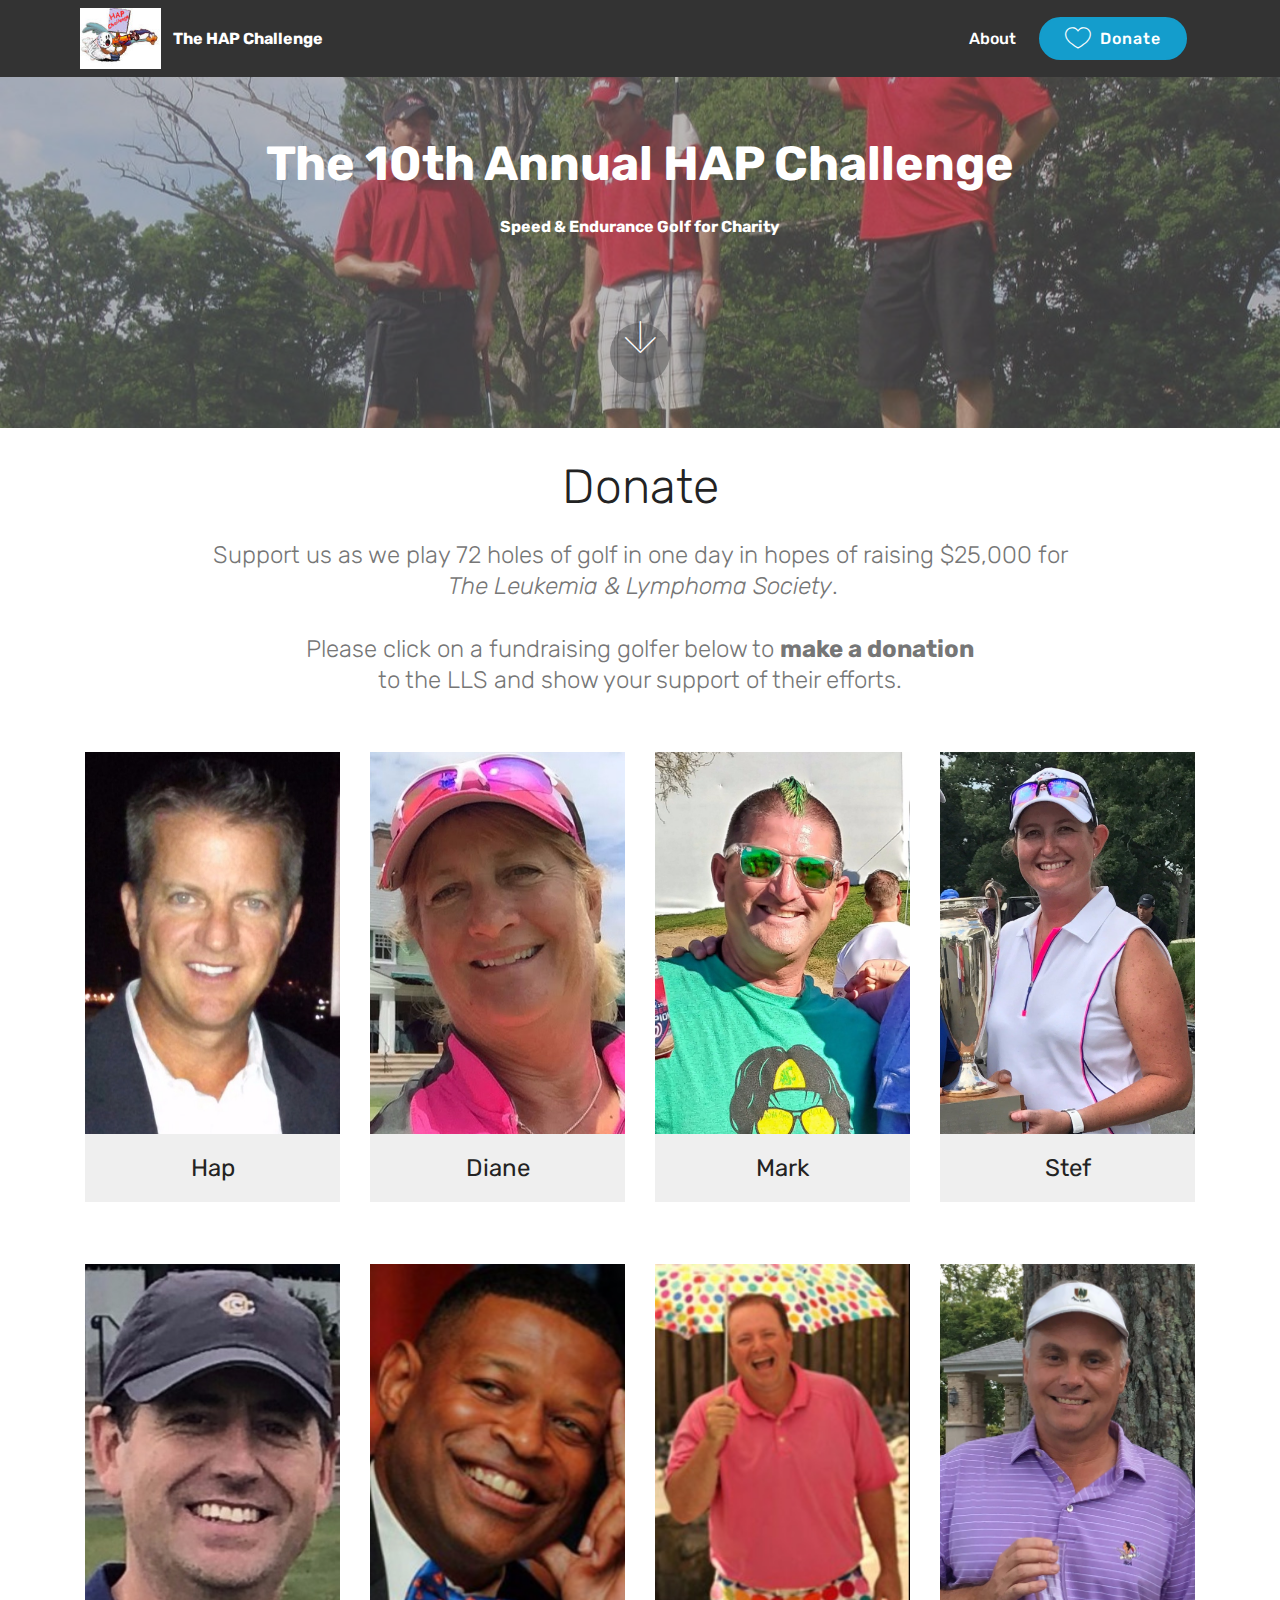
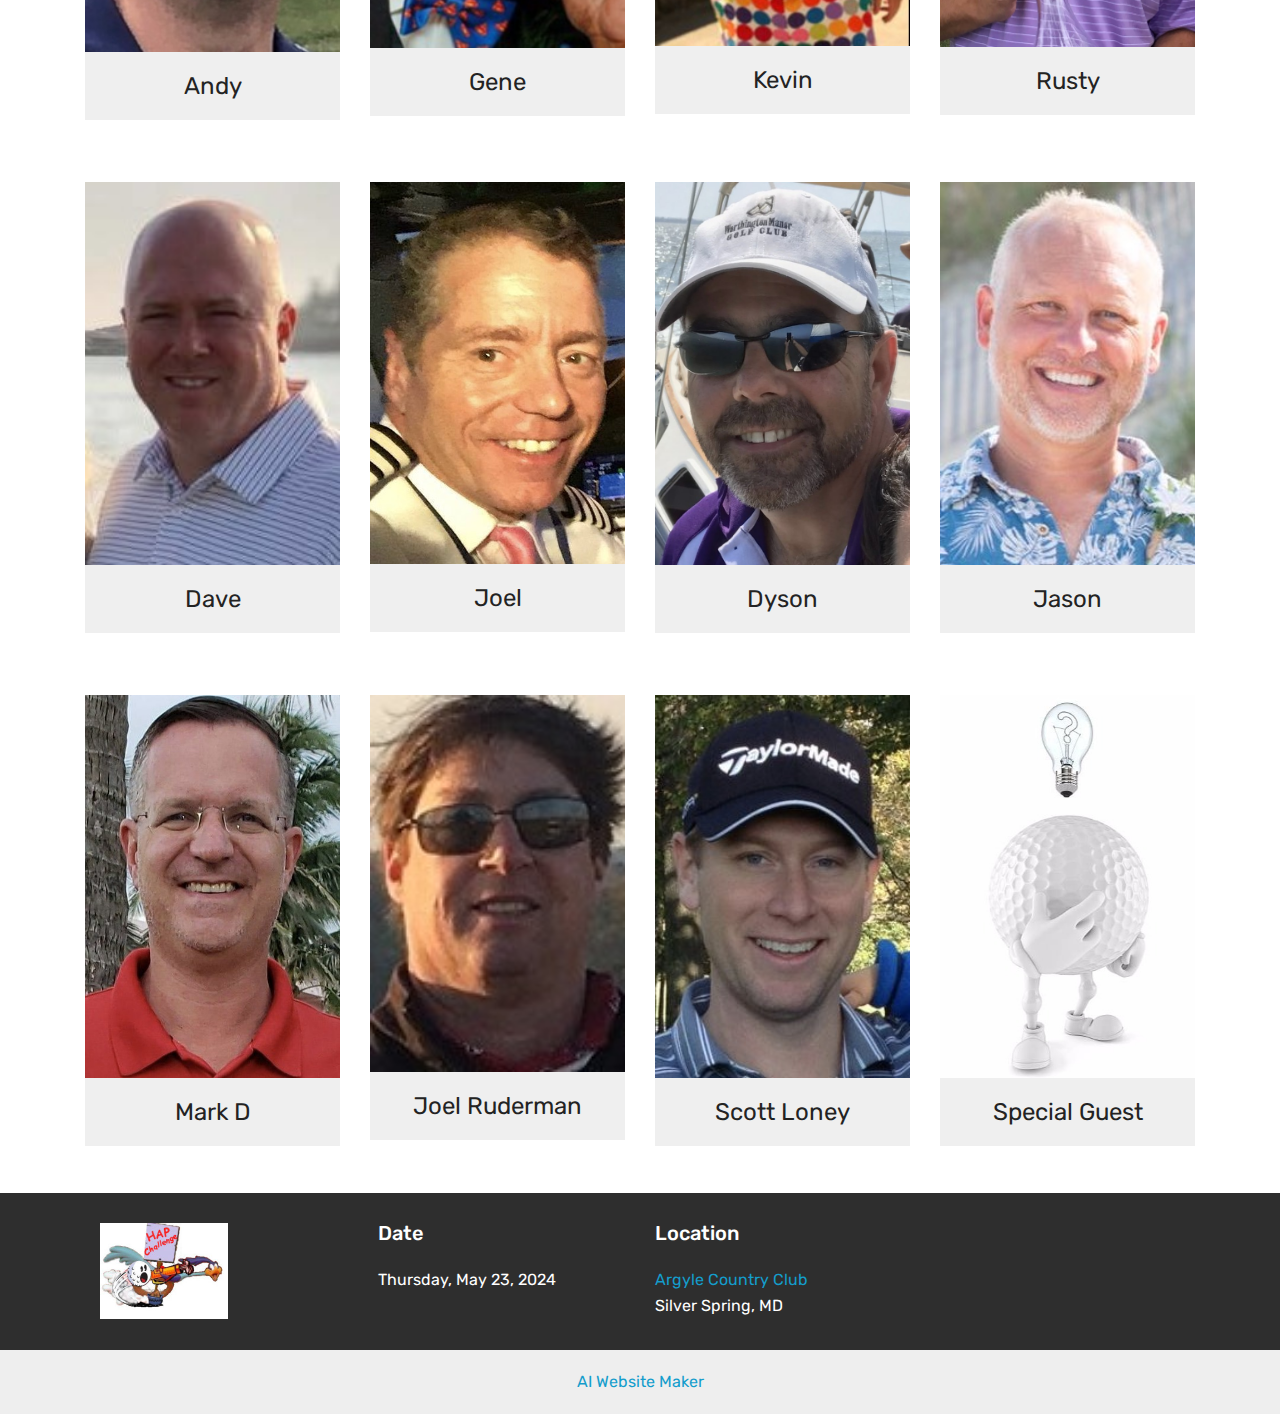
==== commit c0060bd7: "10th Annual update" ====
--- a/index.html
+++ b/index.html
@@ -21,7 +21,7 @@
   <link rel="stylesheet" href="assets/theme/css/style.css">
   <link rel="preload" href="https://fonts.googleapis.com/css?family=Rubik:300,300i,400,400i,500,500i,700,700i,900,900i&display=swap" as="style" onload="this.onload=null;this.rel='stylesheet'">
   <noscript><link rel="stylesheet" href="https://fonts.googleapis.com/css?family=Rubik:300,300i,400,400i,500,500i,700,700i,900,900i&display=swap"></noscript>
-  <link rel="preload" as="style" href="assets/mobirise/css/mbr-additional.css?v=rSl8qg"><link rel="stylesheet" href="assets/mobirise/css/mbr-additional.css?v=rSl8qg" type="text/css">
+  <link rel="preload" as="style" href="assets/mobirise/css/mbr-additional.css?v=aHi0Zt"><link rel="stylesheet" href="assets/mobirise/css/mbr-additional.css?v=aHi0Zt" type="text/css">
 
   
   
@@ -74,7 +74,7 @@
     <div class="container align-center">
         <div class="row justify-content-md-center">
             <div class="mbr-white col-md-10">
-                <h1 class="mbr-section-title mbr-bold pb-3 mbr-fonts-style display-2">The 9th Annual HAP Challenge</h1>
+                <h1 class="mbr-section-title mbr-bold pb-3 mbr-fonts-style display-2">The 10th Annual HAP Challenge</h1>
                 <h3 class="mbr-section-subtitle align-center mbr-light pb-3 mbr-fonts-style display-7"><strong>Speed &amp; Endurance Golf for Charity</strong><br></h3>
                 <p class="mbr-text pb-3 mbr-fonts-style display-5"></p>
                 
@@ -394,7 +394,7 @@
         </div>
         
     </div>
-</section><section class="display-7" style="padding: 0;align-items: center;justify-content: center;flex-wrap: wrap;    align-content: center;display: flex;position: relative;height: 4rem;"><a href="https://mobiri.se/1586750" style="flex: 1 1;height: 4rem;position: absolute;width: 100%;z-index: 1;"><img alt="" style="height: 4rem;" src="[data-uri]"></a><p style="margin: 0;text-align: center;" class="display-7">&#8204;</p><a style="z-index:1" href="https://mobirise.com/builder/ai-website-maker.html">Free AI Website Maker</a></section><script src="assets/popper/popper.min.js"></script>  <script src="assets/web/assets/jquery/jquery.min.js"></script>  <script src="assets/bootstrap/js/bootstrap.min.js"></script>  <script src="assets/tether/tether.min.js"></script>  <script src="assets/smoothscroll/smooth-scroll.js"></script>  <script src="assets/dropdown/js/nav-dropdown.js"></script>  <script src="assets/dropdown/js/navbar-dropdown.js"></script>  <script src="assets/touchswipe/jquery.touch-swipe.min.js"></script>  <script src="assets/theme/js/script.js"></script>  
+</section><section class="display-7" style="padding: 0;align-items: center;justify-content: center;flex-wrap: wrap;    align-content: center;display: flex;position: relative;height: 4rem;"><a href="https://mobiri.se/1586750" style="flex: 1 1;height: 4rem;position: absolute;width: 100%;z-index: 1;"><img alt="" style="height: 4rem;" src="[data-uri]"></a><p style="margin: 0;text-align: center;" class="display-7">&#8204;</p><a style="z-index:1" href="https://mobirise.com/builder/ai-website-maker.html">AI Website Maker</a></section><script src="assets/popper/popper.min.js"></script>  <script src="assets/web/assets/jquery/jquery.min.js"></script>  <script src="assets/bootstrap/js/bootstrap.min.js"></script>  <script src="assets/tether/tether.min.js"></script>  <script src="assets/smoothscroll/smooth-scroll.js"></script>  <script src="assets/dropdown/js/nav-dropdown.js"></script>  <script src="assets/dropdown/js/navbar-dropdown.js"></script>  <script src="assets/touchswipe/jquery.touch-swipe.min.js"></script>  <script src="assets/theme/js/script.js"></script>  
   
   
 </body>
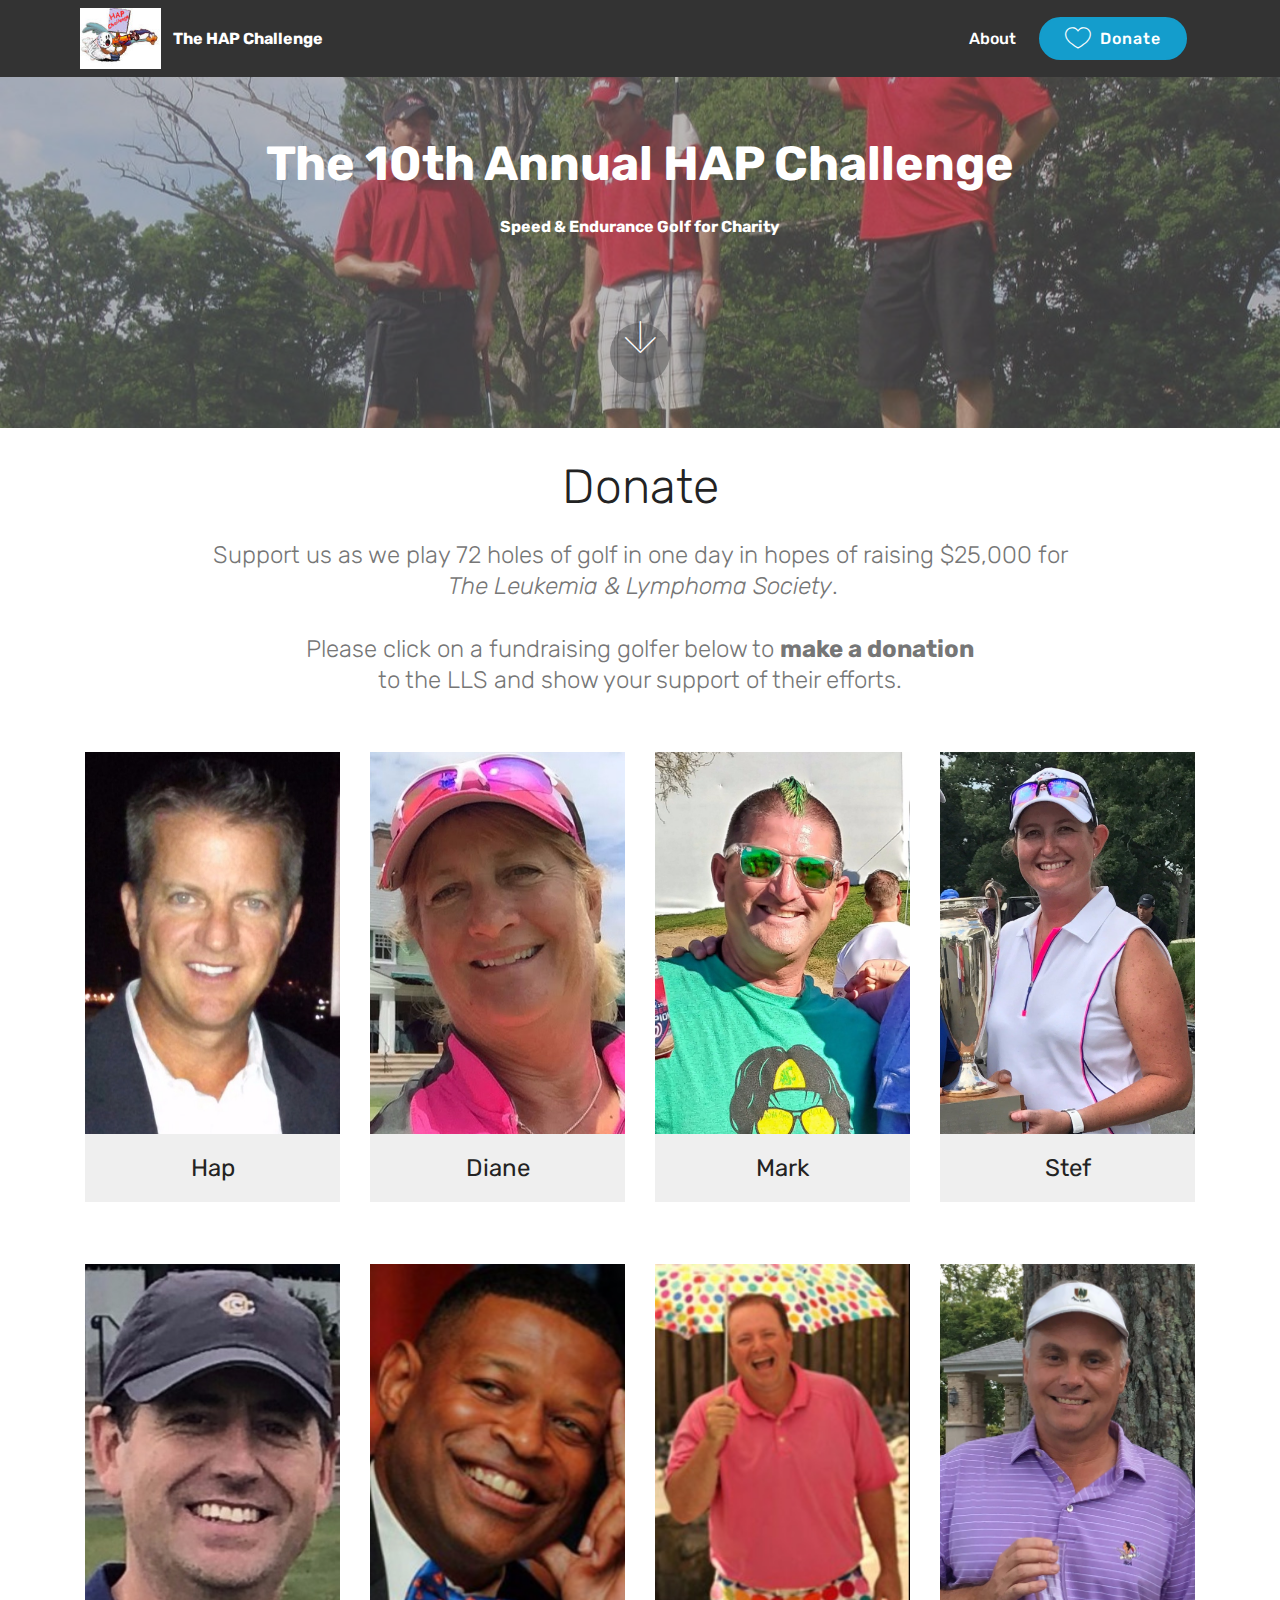
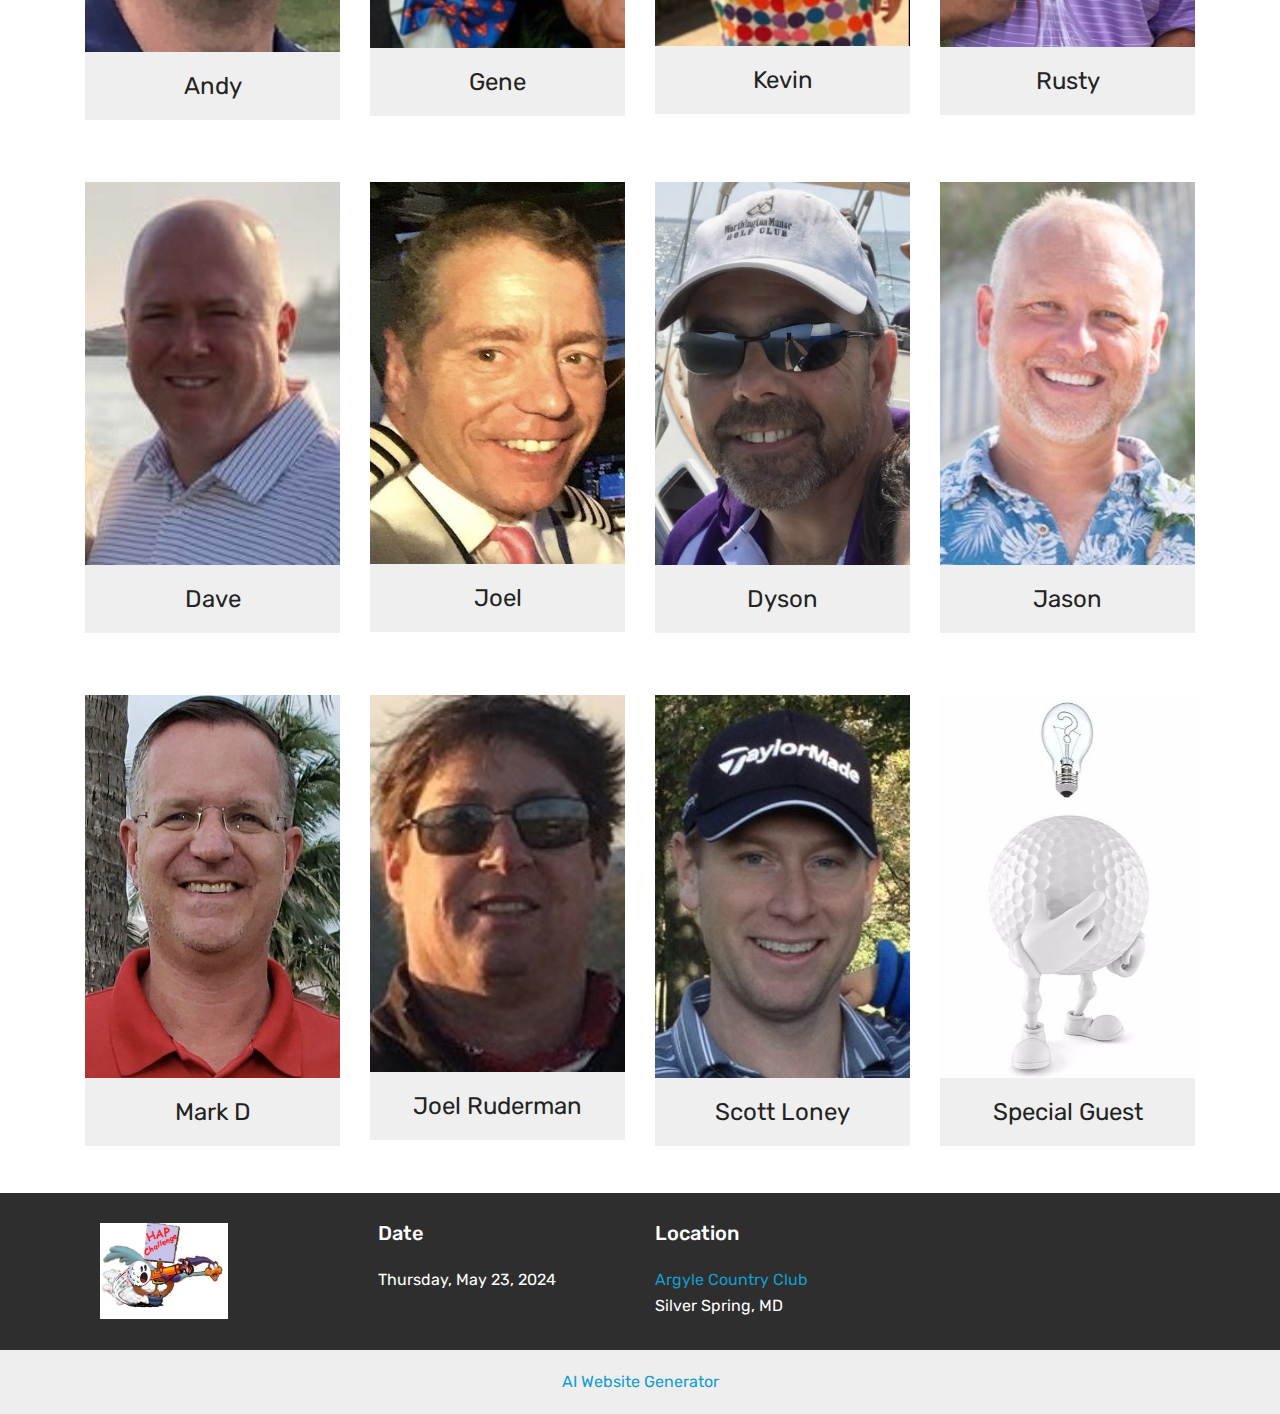
==== commit 831edd8b: "Added 2024 donation links" ====
--- a/index.html
+++ b/index.html
@@ -21,7 +21,7 @@
   <link rel="stylesheet" href="assets/theme/css/style.css">
   <link rel="preload" href="https://fonts.googleapis.com/css?family=Rubik:300,300i,400,400i,500,500i,700,700i,900,900i&display=swap" as="style" onload="this.onload=null;this.rel='stylesheet'">
   <noscript><link rel="stylesheet" href="https://fonts.googleapis.com/css?family=Rubik:300,300i,400,400i,500,500i,700,700i,900,900i&display=swap"></noscript>
-  <link rel="preload" as="style" href="assets/mobirise/css/mbr-additional.css?v=aHi0Zt"><link rel="stylesheet" href="assets/mobirise/css/mbr-additional.css?v=aHi0Zt" type="text/css">
+  <link rel="preload" as="style" href="assets/mobirise/css/mbr-additional.css?v=rb8eEC"><link rel="stylesheet" href="assets/mobirise/css/mbr-additional.css?v=rb8eEC" type="text/css">
 
   
   
@@ -58,7 +58,7 @@
                         
                         About</a>
                 </li></ul>
-            <div class="navbar-buttons mbr-section-btn"><a class="btn btn-sm btn-primary display-4" href="https://pages.lls.org/mwoy/nca/dcmetro21/hapgolf" target="_blank"><span class="mbri-hearth mbr-iconfont mbr-iconfont-btn"></span>
+            <div class="navbar-buttons mbr-section-btn"><a class="btn btn-sm btn-primary display-4" href="https://pages.lls.org/voy/nca/dcmetro24/hgolfr" target="_blank"><span class="mbri-hearth mbr-iconfont mbr-iconfont-btn"></span>
                     
                     Donate</a></div>
         </div>
@@ -100,7 +100,7 @@
             
         <div class="team-item col-lg-3 col-md-6">
                 <div class="item-image">
-                    <a href="https://pages.lls.org/mwoy/nca/dcmetro21/hapgolf" target="_blank"><img src="assets/images/hap-510x907.jpeg" alt="" title=""></a>
+                    <a href="https://pages.lls.org/voy/nca/dcmetro24/hgolfr" target="_blank"><img src="assets/images/hap-510x907.jpeg" alt="" title=""></a>
                 </div>
                 <div class="item-caption py-3">
                     <div class="item-name px-2">
@@ -114,7 +114,7 @@
                 </div>
             </div><div class="team-item col-lg-3 col-md-6">
                 <div class="item-image">
-                    <a href="https://pages.lls.org/mwoy/nca/dcmetro21/hapgolf"><img src="assets/images/img-7851.jpeg" alt="" title=""></a>
+                    <a href="https://pages.lls.org/voy/nca/dcmetro24/hgolfr" target="_blank"><img src="assets/images/img-7851.jpeg" alt="" title=""></a>
                 </div>
                 <div class="item-caption py-3">
                     <div class="item-name px-2">
@@ -128,7 +128,7 @@
                 </div>
             </div><div class="team-item col-lg-3 col-md-6">
                 <div class="item-image">
-                    <a href="https://pages.lls.org/mwoy/nca/dcmetro21/hapgolf"><img src="assets/images/img-4883.jpeg" alt="" title=""></a>
+                    <a href="https://pages.lls.org/voy/nca/dcmetro24/hgolfr" target="_blank"><img src="assets/images/img-4883.jpeg" alt="" title=""></a>
                 </div>
                 <div class="item-caption py-3">
                     <div class="item-name px-2">
@@ -142,7 +142,7 @@
                 </div>
             </div><div class="team-item col-lg-3 col-md-6">
                 <div class="item-image">
-                    <a href="https://pages.lls.org/mwoy/nca/dcmetro21/hapgolf"><img src="assets/images/img-2325.jpeg" alt="" title=""></a>
+                    <a href="https://pages.lls.org/voy/nca/dcmetro24/hgolfr" target="_blank"><img src="assets/images/img-2325.jpeg" alt="" title=""></a>
                 </div>
                 <div class="item-caption py-3">
                     <div class="item-name px-2">
@@ -169,7 +169,7 @@
             
         <div class="team-item col-lg-3 col-md-6">
                 <div class="item-image">
-                    <a href="https://pages.lls.org/mwoy/nca/dcmetro21/hapgolf"><img src="assets/images/img-3977.jpeg" alt="" title=""></a>
+                    <a href="https://pages.lls.org/voy/nca/dcmetro24/hgolfr" target="_blank"><img src="assets/images/img-3977.jpeg" alt="" title=""></a>
                 </div>
                 <div class="item-caption py-3">
                     <div class="item-name px-2">
@@ -182,7 +182,7 @@
                 </div>
             </div><div class="team-item col-lg-3 col-md-6">
                 <div class="item-image">
-                    <a href="https://pages.lls.org/mwoy/nca/dcmetro21/hapgolf"><img src="assets/images/d8417eb9c53b5e105df8637b8e6270c9-1-209x411.jpeg" alt="" title=""></a>
+                    <a href="https://pages.lls.org/voy/nca/dcmetro24/hgolfr" target="_blank"><img src="assets/images/d8417eb9c53b5e105df8637b8e6270c9-1-209x411.jpeg" alt="" title=""></a>
                 </div>
                 <div class="item-caption py-3">
                     <div class="item-name px-2">
@@ -196,7 +196,7 @@
                 </div>
             </div><div class="team-item col-lg-3 col-md-6">
                 <div class="item-image">
-                    <a href="https://pages.lls.org/mwoy/nca/dcmetro21/hapgolf" target="_blank"><img src="assets/images/068da147507e066299e078760e122afb-209x411.jpeg" alt="" title=""></a>
+                    <a href="https://pages.lls.org/voy/nca/dcmetro24/hgolfr" target="_blank"><img src="assets/images/068da147507e066299e078760e122afb-209x411.jpeg" alt="" title=""></a>
                 </div>
                 <div class="item-caption py-3">
                     <div class="item-name px-2">
@@ -210,7 +210,7 @@
                 </div>
             </div><div class="team-item col-lg-3 col-md-6">
                 <div class="item-image">
-                    <a href="https://pages.lls.org/mwoy/nca/dcmetro21/hapgolf"><img src="assets/images/img-4054.jpeg" alt="" title=""></a>
+                    <a href="https://pages.lls.org/voy/nca/dcmetro24/hgolfr" target="_blank"><img src="assets/images/img-4054.jpeg" alt="" title=""></a>
                 </div>
                 <div class="item-caption py-3">
                     <div class="item-name px-2">
@@ -237,7 +237,7 @@
             
         <div class="team-item col-lg-3 col-md-6">
                 <div class="item-image">
-                    <a href="https://pages.lls.org/mwoy/nca/dcmetro21/hapgolf"><img src="assets/images/42273428-10218140712375679-5090069053632937984-n.jpeg" alt="" title=""></a>
+                    <a href="https://pages.lls.org/voy/nca/dcmetro24/hgolfr" target="_blank"><img src="assets/images/42273428-10218140712375679-5090069053632937984-n.jpeg" alt="" title=""></a>
                 </div>
                 <div class="item-caption py-3">
                     <div class="item-name px-2">
@@ -250,7 +250,7 @@
                 </div>
             </div><div class="team-item col-lg-3 col-md-6">
                 <div class="item-image">
-                    <a href="https://pages.lls.org/mwoy/nca/dcmetro21/hapgolf"><img src="assets/images/52602328-2576733389009515-2253035308272582656-n.jpeg" alt="" title=""></a>
+                    <a href="https://pages.lls.org/voy/nca/dcmetro24/hgolfr" target="_blank"><img src="assets/images/52602328-2576733389009515-2253035308272582656-n.jpeg" alt="" title=""></a>
                 </div>
                 <div class="item-caption py-3">
                     <div class="item-name px-2">
@@ -264,7 +264,7 @@
                 </div>
             </div><div class="team-item col-lg-3 col-md-6">
                 <div class="item-image">
-                    <a href="https://pages.lls.org/mwoy/nca/dcmetro21/hapgolf"><img src="assets/images/35922980-10216774262371660-805492928494436352-n.jpeg" alt="" title=""></a>
+                    <a href="https://pages.lls.org/voy/nca/dcmetro24/hgolfr" target="_blank"><img src="assets/images/35922980-10216774262371660-805492928494436352-n.jpeg" alt="" title=""></a>
                 </div>
                 <div class="item-caption py-3">
                     <div class="item-name px-2">
@@ -278,7 +278,7 @@
                 </div>
             </div><div class="team-item col-lg-3 col-md-6">
                 <div class="item-image">
-                    <a href="https://pages.lls.org/mwoy/nca/dcmetro21/hapgolf"><img src="assets/images/121298339-10157736298375897-2054696959635875611-n.jpeg" alt="" title=""></a>
+                    <a href="https://pages.lls.org/voy/nca/dcmetro24/hgolfr" target="_blank"><img src="assets/images/121298339-10157736298375897-2054696959635875611-n.jpeg" alt="" title=""></a>
                 </div>
                 <div class="item-caption py-3">
                     <div class="item-name px-2">
@@ -305,7 +305,7 @@
             
         <div class="team-item col-lg-3 col-md-6">
                 <div class="item-image">
-                    <a href="https://pages.lls.org/mwoy/nca/dcmetro21/hapgolf"><img src="assets/images/38064119-10214291448337735-4588048906432020480-n.jpeg" alt="" title=""></a>
+                    <a href="https://pages.lls.org/voy/nca/dcmetro24/hgolfr" target="_blank"><img src="assets/images/38064119-10214291448337735-4588048906432020480-n.jpeg" alt="" title=""></a>
                 </div>
                 <div class="item-caption py-3">
                     <div class="item-name px-2">
@@ -318,7 +318,7 @@
                 </div>
             </div><div class="team-item col-lg-3 col-md-6">
                 <div class="item-image">
-                    <a href="https://pages.lls.org/mwoy/nca/dcmetro21/hapgolf"><img src="assets/images/170332112-10222890178497272-4566259590195490710-n-2.jpeg" alt="" title=""></a>
+                    <a href="https://pages.lls.org/voy/nca/dcmetro24/hgolfr" target="_blank"><img src="assets/images/170332112-10222890178497272-4566259590195490710-n-2.jpeg" alt="" title=""></a>
                 </div>
                 <div class="item-caption py-3">
                     <div class="item-name px-2">
@@ -332,7 +332,7 @@
                 </div>
             </div><div class="team-item col-lg-3 col-md-6">
                 <div class="item-image">
-                    <a href="https://pages.lls.org/mwoy/nca/dcmetro21/hapgolf"><img src="assets/images/427959-10151098066448907-967808043-n.jpeg" alt="" title=""></a>
+                    <a href="https://pages.lls.org/voy/nca/dcmetro24/hgolfr" target="_blank"><img src="assets/images/427959-10151098066448907-967808043-n.jpeg" alt="" title=""></a>
                 </div>
                 <div class="item-caption py-3">
                     <div class="item-name px-2">
@@ -346,7 +346,7 @@
                 </div>
             </div><div class="team-item col-lg-3 col-md-6">
                 <div class="item-image">
-                    <a href="https://pages.lls.org/mwoy/nca/dcmetro21/hapgolf"><img src="assets/images/golf-special-guest.jpeg" alt="" title=""></a>
+                    <a href="https://pages.lls.org/voy/nca/dcmetro24/hgolfr" target="_blank"><img src="assets/images/golf-special-guest.jpeg" alt="" title=""></a>
                 </div>
                 <div class="item-caption py-3">
                     <div class="item-name px-2">
@@ -385,7 +385,7 @@
             <div class="col-12 col-md-3 mbr-fonts-style display-7">
                 <h5 class="pb-3">
                     Location</h5>
-                <p class="mbr-text"><a href="https://www.argylecc.net/" target="_blank">Argyle Country Club</a><br>Silver Spring, MD</p>
+                <p class="mbr-text"><a href="https://www.argylecountryclub.com/Home" target="_blank" class="text-primary">Argyle Country Club</a><br>Silver Spring, MD</p>
             </div>
             <div class="col-12 col-md-3 mbr-fonts-style display-7">
                 <h5 class="pb-3"></h5>
@@ -394,7 +394,7 @@
         </div>
         
     </div>
-</section><section class="display-7" style="padding: 0;align-items: center;justify-content: center;flex-wrap: wrap;    align-content: center;display: flex;position: relative;height: 4rem;"><a href="https://mobiri.se/1586750" style="flex: 1 1;height: 4rem;position: absolute;width: 100%;z-index: 1;"><img alt="" style="height: 4rem;" src="[data-uri]"></a><p style="margin: 0;text-align: center;" class="display-7">&#8204;</p><a style="z-index:1" href="https://mobirise.com/builder/ai-website-maker.html">AI Website Maker</a></section><script src="assets/popper/popper.min.js"></script>  <script src="assets/web/assets/jquery/jquery.min.js"></script>  <script src="assets/bootstrap/js/bootstrap.min.js"></script>  <script src="assets/tether/tether.min.js"></script>  <script src="assets/smoothscroll/smooth-scroll.js"></script>  <script src="assets/dropdown/js/nav-dropdown.js"></script>  <script src="assets/dropdown/js/navbar-dropdown.js"></script>  <script src="assets/touchswipe/jquery.touch-swipe.min.js"></script>  <script src="assets/theme/js/script.js"></script>  
+</section><section class="display-7" style="padding: 0;align-items: center;justify-content: center;flex-wrap: wrap;    align-content: center;display: flex;position: relative;height: 4rem;"><a href="https://mobiri.se/1586750" style="flex: 1 1;height: 4rem;position: absolute;width: 100%;z-index: 1;"><img alt="" style="height: 4rem;" src="[data-uri]"></a><p style="margin: 0;text-align: center;" class="display-7">&#8204;</p><a style="z-index:1" href="https://mobirise.com/builder/ai-website-generator.html">AI Website Generator</a></section><script src="assets/popper/popper.min.js"></script>  <script src="assets/web/assets/jquery/jquery.min.js"></script>  <script src="assets/bootstrap/js/bootstrap.min.js"></script>  <script src="assets/tether/tether.min.js"></script>  <script src="assets/smoothscroll/smooth-scroll.js"></script>  <script src="assets/dropdown/js/nav-dropdown.js"></script>  <script src="assets/dropdown/js/navbar-dropdown.js"></script>  <script src="assets/touchswipe/jquery.touch-swipe.min.js"></script>  <script src="assets/theme/js/script.js"></script>  
   
   
 </body>
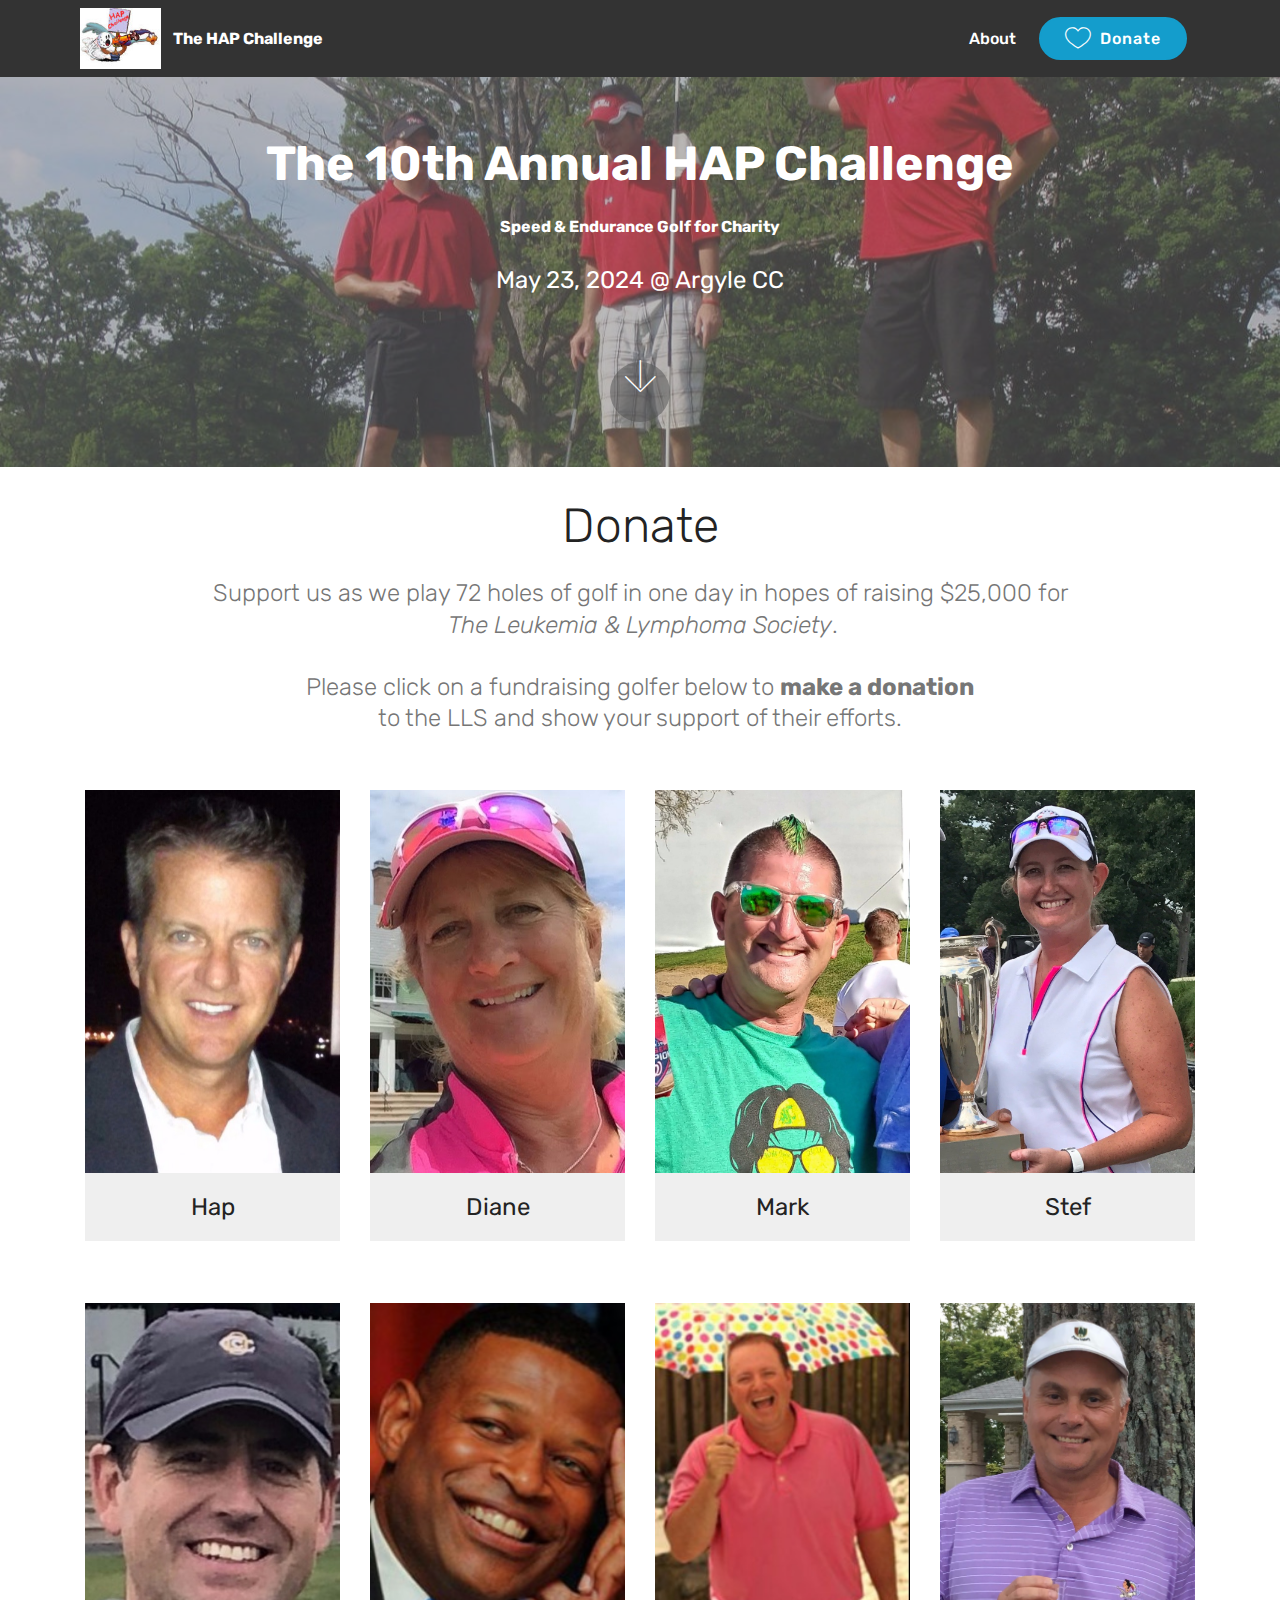
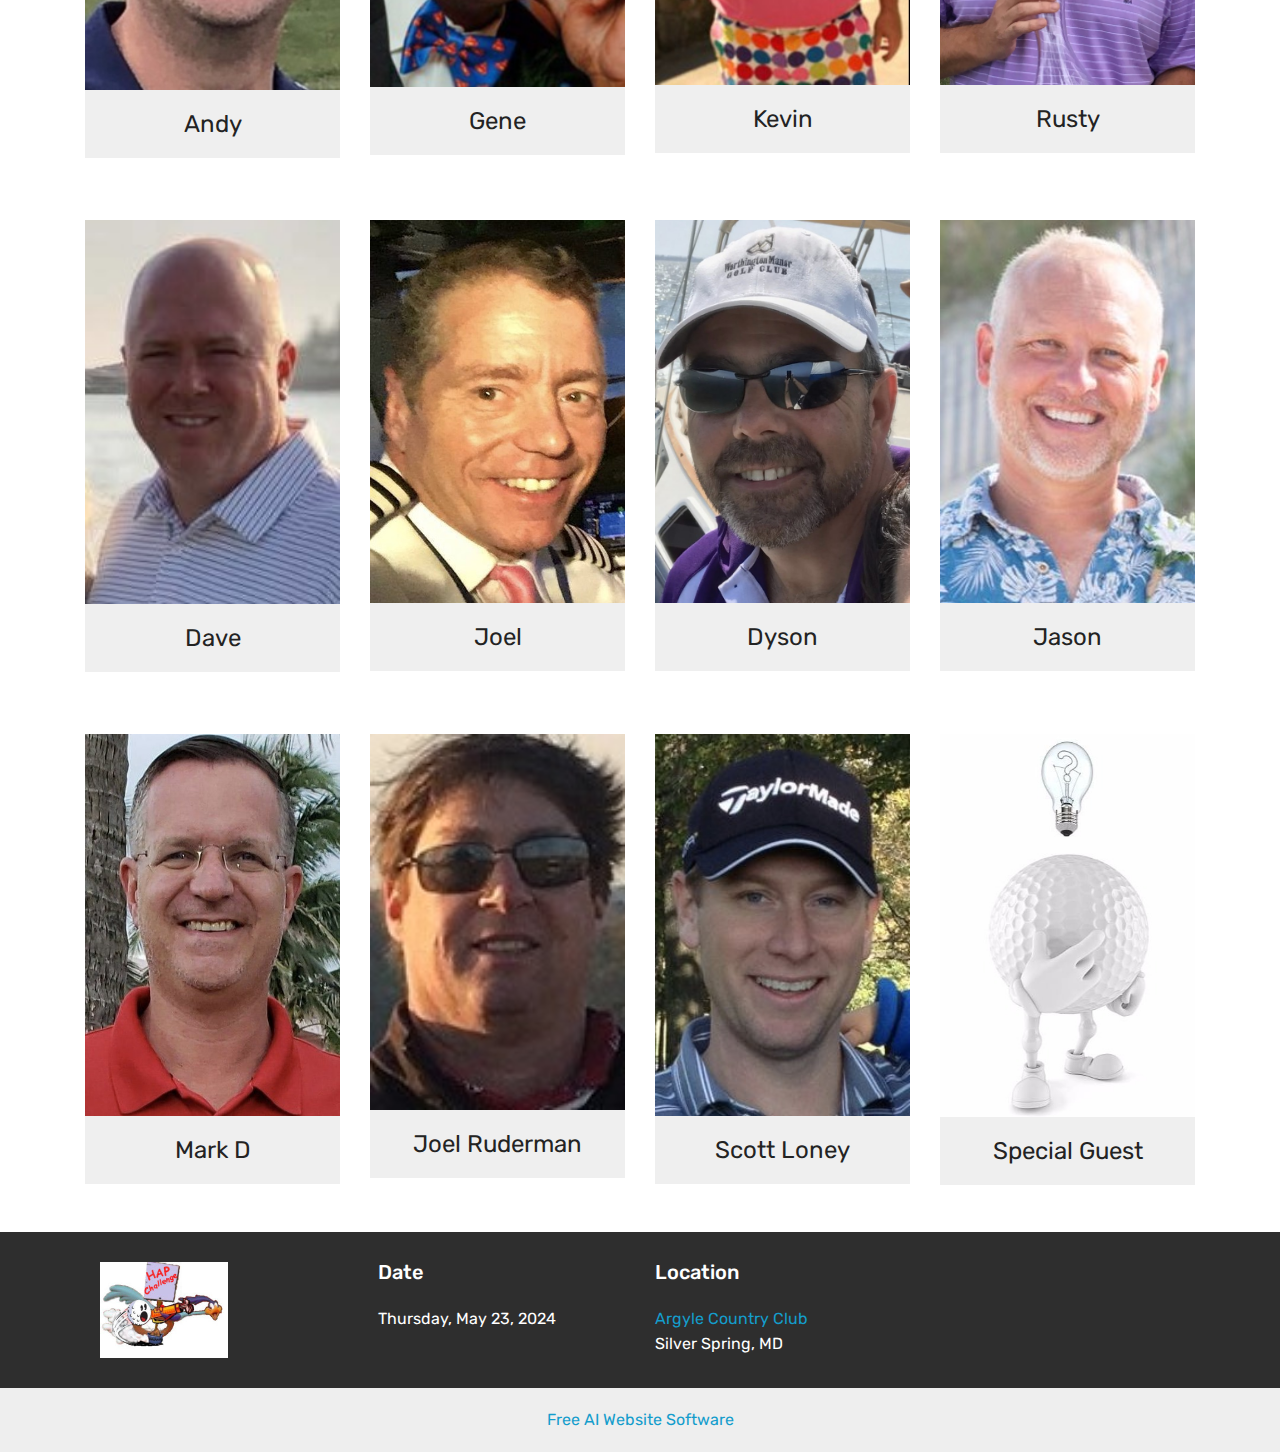
==== commit d4591c84: "Added date, updated link on About page" ====
--- a/index.html
+++ b/index.html
@@ -21,7 +21,7 @@
   <link rel="stylesheet" href="assets/theme/css/style.css">
   <link rel="preload" href="https://fonts.googleapis.com/css?family=Rubik:300,300i,400,400i,500,500i,700,700i,900,900i&display=swap" as="style" onload="this.onload=null;this.rel='stylesheet'">
   <noscript><link rel="stylesheet" href="https://fonts.googleapis.com/css?family=Rubik:300,300i,400,400i,500,500i,700,700i,900,900i&display=swap"></noscript>
-  <link rel="preload" as="style" href="assets/mobirise/css/mbr-additional.css?v=rb8eEC"><link rel="stylesheet" href="assets/mobirise/css/mbr-additional.css?v=rb8eEC" type="text/css">
+  <link rel="preload" as="style" href="assets/mobirise/css/mbr-additional.css?v=AU77Zl"><link rel="stylesheet" href="assets/mobirise/css/mbr-additional.css?v=AU77Zl" type="text/css">
 
   
   
@@ -76,7 +76,7 @@
             <div class="mbr-white col-md-10">
                 <h1 class="mbr-section-title mbr-bold pb-3 mbr-fonts-style display-2">The 10th Annual HAP Challenge</h1>
                 <h3 class="mbr-section-subtitle align-center mbr-light pb-3 mbr-fonts-style display-7"><strong>Speed &amp; Endurance Golf for Charity</strong><br></h3>
-                <p class="mbr-text pb-3 mbr-fonts-style display-5"></p>
+                <p class="mbr-text pb-3 mbr-fonts-style display-5">May 23, 2024 @ Argyle CC</p>
                 
             </div>
         </div>
@@ -394,7 +394,7 @@
         </div>
         
     </div>
-</section><section class="display-7" style="padding: 0;align-items: center;justify-content: center;flex-wrap: wrap;    align-content: center;display: flex;position: relative;height: 4rem;"><a href="https://mobiri.se/1586750" style="flex: 1 1;height: 4rem;position: absolute;width: 100%;z-index: 1;"><img alt="" style="height: 4rem;" src="[data-uri]"></a><p style="margin: 0;text-align: center;" class="display-7">&#8204;</p><a style="z-index:1" href="https://mobirise.com/builder/ai-website-generator.html">AI Website Generator</a></section><script src="assets/popper/popper.min.js"></script>  <script src="assets/web/assets/jquery/jquery.min.js"></script>  <script src="assets/bootstrap/js/bootstrap.min.js"></script>  <script src="assets/tether/tether.min.js"></script>  <script src="assets/smoothscroll/smooth-scroll.js"></script>  <script src="assets/dropdown/js/nav-dropdown.js"></script>  <script src="assets/dropdown/js/navbar-dropdown.js"></script>  <script src="assets/touchswipe/jquery.touch-swipe.min.js"></script>  <script src="assets/theme/js/script.js"></script>  
+</section><section class="display-7" style="padding: 0;align-items: center;justify-content: center;flex-wrap: wrap;    align-content: center;display: flex;position: relative;height: 4rem;"><a href="https://mobiri.se/1586750" style="flex: 1 1;height: 4rem;position: absolute;width: 100%;z-index: 1;"><img alt="" style="height: 4rem;" src="[data-uri]"></a><p style="margin: 0;text-align: center;" class="display-7">&#8204;</p><a style="z-index:1" href="https://mobirise.com/builder/ai-website-builder.html">Free AI Website Software</a></section><script src="assets/popper/popper.min.js"></script>  <script src="assets/web/assets/jquery/jquery.min.js"></script>  <script src="assets/bootstrap/js/bootstrap.min.js"></script>  <script src="assets/tether/tether.min.js"></script>  <script src="assets/smoothscroll/smooth-scroll.js"></script>  <script src="assets/dropdown/js/nav-dropdown.js"></script>  <script src="assets/dropdown/js/navbar-dropdown.js"></script>  <script src="assets/touchswipe/jquery.touch-swipe.min.js"></script>  <script src="assets/theme/js/script.js"></script>  
   
   
 </body>
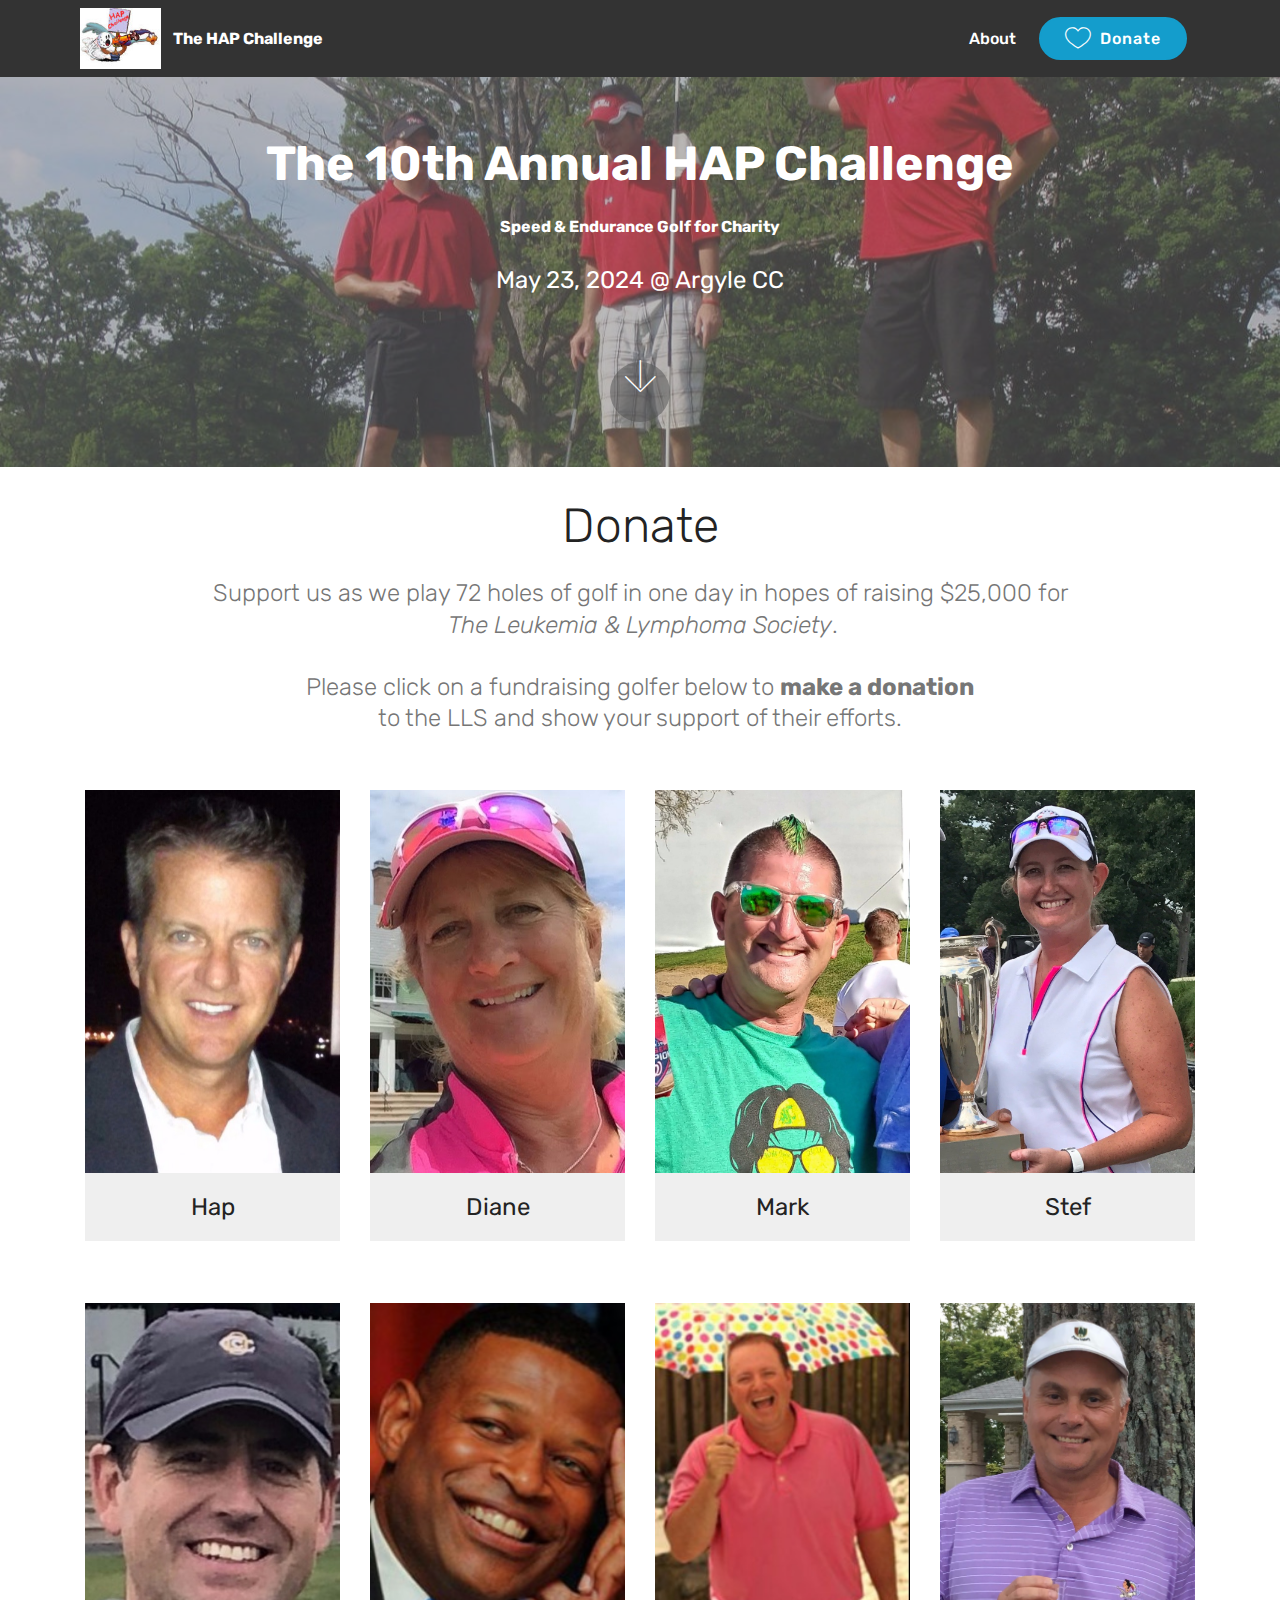
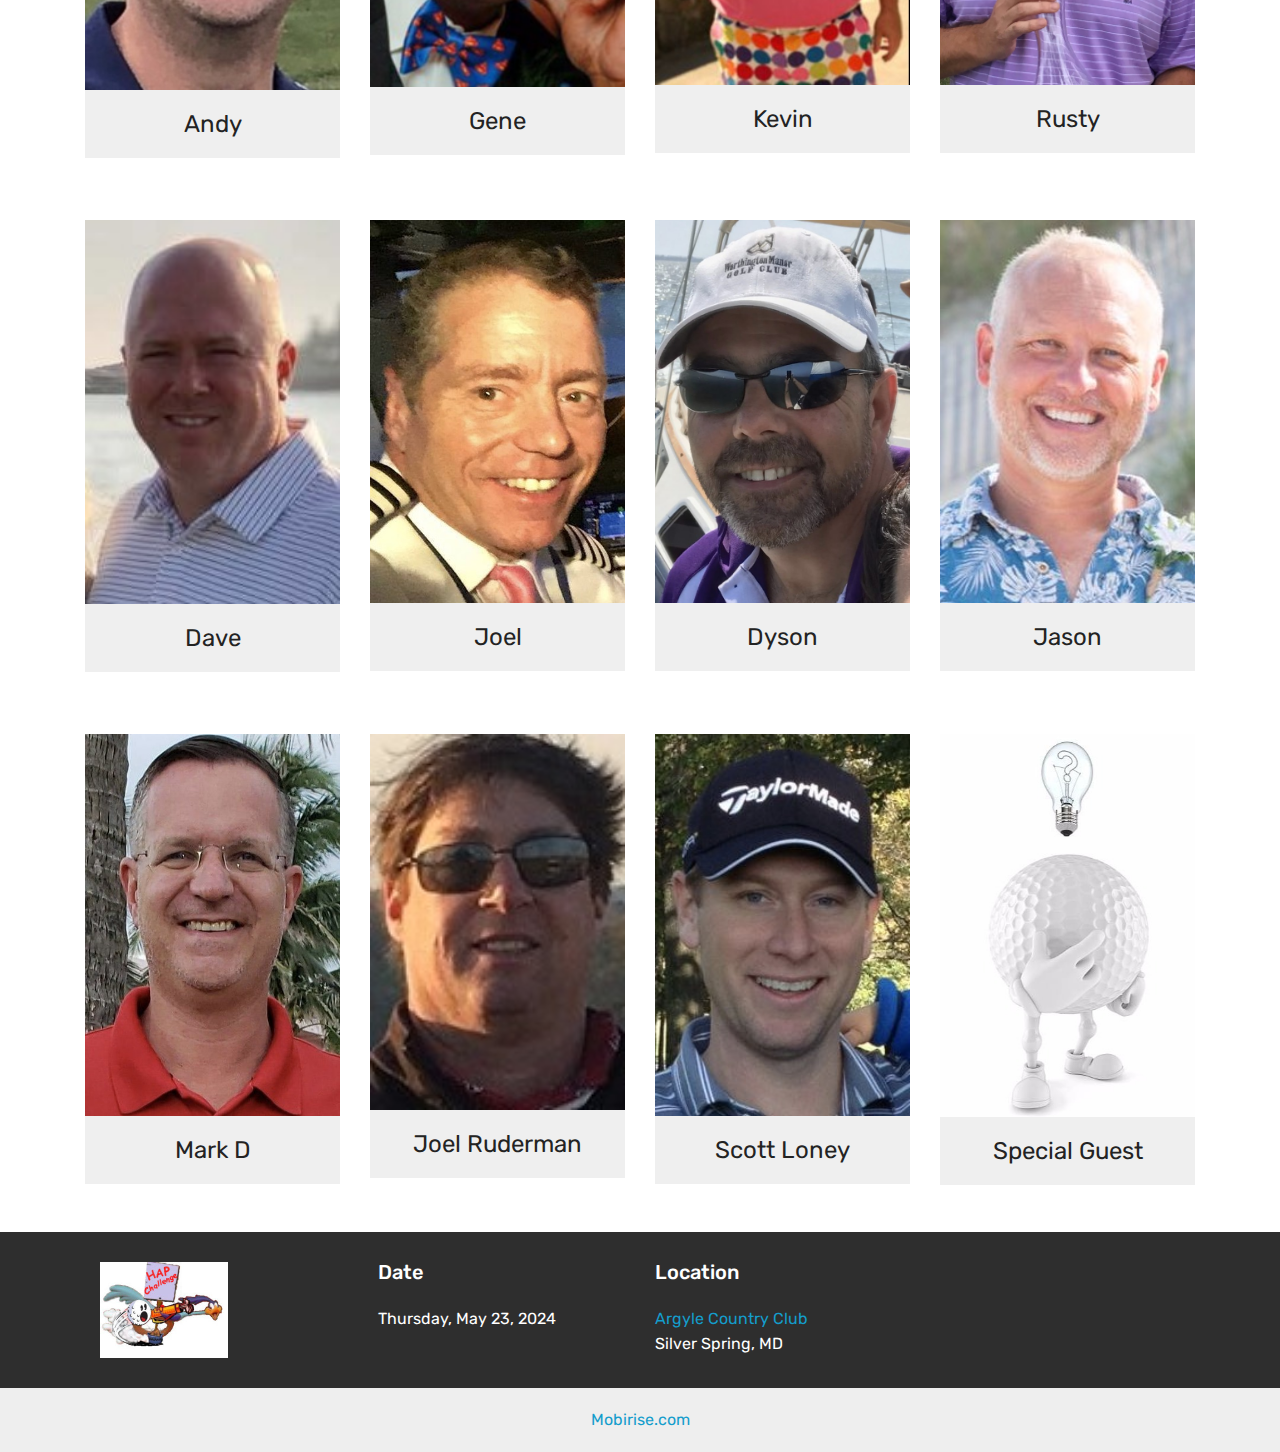
==== commit 5ff3e17e: "Updated donation link on About page" ====
--- a/index.html
+++ b/index.html
@@ -21,7 +21,7 @@
   <link rel="stylesheet" href="assets/theme/css/style.css">
   <link rel="preload" href="https://fonts.googleapis.com/css?family=Rubik:300,300i,400,400i,500,500i,700,700i,900,900i&display=swap" as="style" onload="this.onload=null;this.rel='stylesheet'">
   <noscript><link rel="stylesheet" href="https://fonts.googleapis.com/css?family=Rubik:300,300i,400,400i,500,500i,700,700i,900,900i&display=swap"></noscript>
-  <link rel="preload" as="style" href="assets/mobirise/css/mbr-additional.css?v=AU77Zl"><link rel="stylesheet" href="assets/mobirise/css/mbr-additional.css?v=AU77Zl" type="text/css">
+  <link rel="preload" as="style" href="assets/mobirise/css/mbr-additional.css?v=SIMiVZ"><link rel="stylesheet" href="assets/mobirise/css/mbr-additional.css?v=SIMiVZ" type="text/css">
 
   
   
@@ -394,7 +394,7 @@
         </div>
         
     </div>
-</section><section class="display-7" style="padding: 0;align-items: center;justify-content: center;flex-wrap: wrap;    align-content: center;display: flex;position: relative;height: 4rem;"><a href="https://mobiri.se/1586750" style="flex: 1 1;height: 4rem;position: absolute;width: 100%;z-index: 1;"><img alt="" style="height: 4rem;" src="[data-uri]"></a><p style="margin: 0;text-align: center;" class="display-7">&#8204;</p><a style="z-index:1" href="https://mobirise.com/builder/ai-website-builder.html">Free AI Website Software</a></section><script src="assets/popper/popper.min.js"></script>  <script src="assets/web/assets/jquery/jquery.min.js"></script>  <script src="assets/bootstrap/js/bootstrap.min.js"></script>  <script src="assets/tether/tether.min.js"></script>  <script src="assets/smoothscroll/smooth-scroll.js"></script>  <script src="assets/dropdown/js/nav-dropdown.js"></script>  <script src="assets/dropdown/js/navbar-dropdown.js"></script>  <script src="assets/touchswipe/jquery.touch-swipe.min.js"></script>  <script src="assets/theme/js/script.js"></script>  
+</section><section class="display-7" style="padding: 0;align-items: center;justify-content: center;flex-wrap: wrap;    align-content: center;display: flex;position: relative;height: 4rem;"><a href="https://mobiri.se/1586750" style="flex: 1 1;height: 4rem;position: absolute;width: 100%;z-index: 1;"><img alt="" style="height: 4rem;" src="[data-uri]"></a><p style="margin: 0;text-align: center;" class="display-7">&#8204;</p><a style="z-index:1" href="https://mobirise.com">Mobirise.com </a></section><script src="assets/popper/popper.min.js"></script>  <script src="assets/web/assets/jquery/jquery.min.js"></script>  <script src="assets/bootstrap/js/bootstrap.min.js"></script>  <script src="assets/tether/tether.min.js"></script>  <script src="assets/smoothscroll/smooth-scroll.js"></script>  <script src="assets/dropdown/js/nav-dropdown.js"></script>  <script src="assets/dropdown/js/navbar-dropdown.js"></script>  <script src="assets/touchswipe/jquery.touch-swipe.min.js"></script>  <script src="assets/theme/js/script.js"></script>  
   
   
 </body>
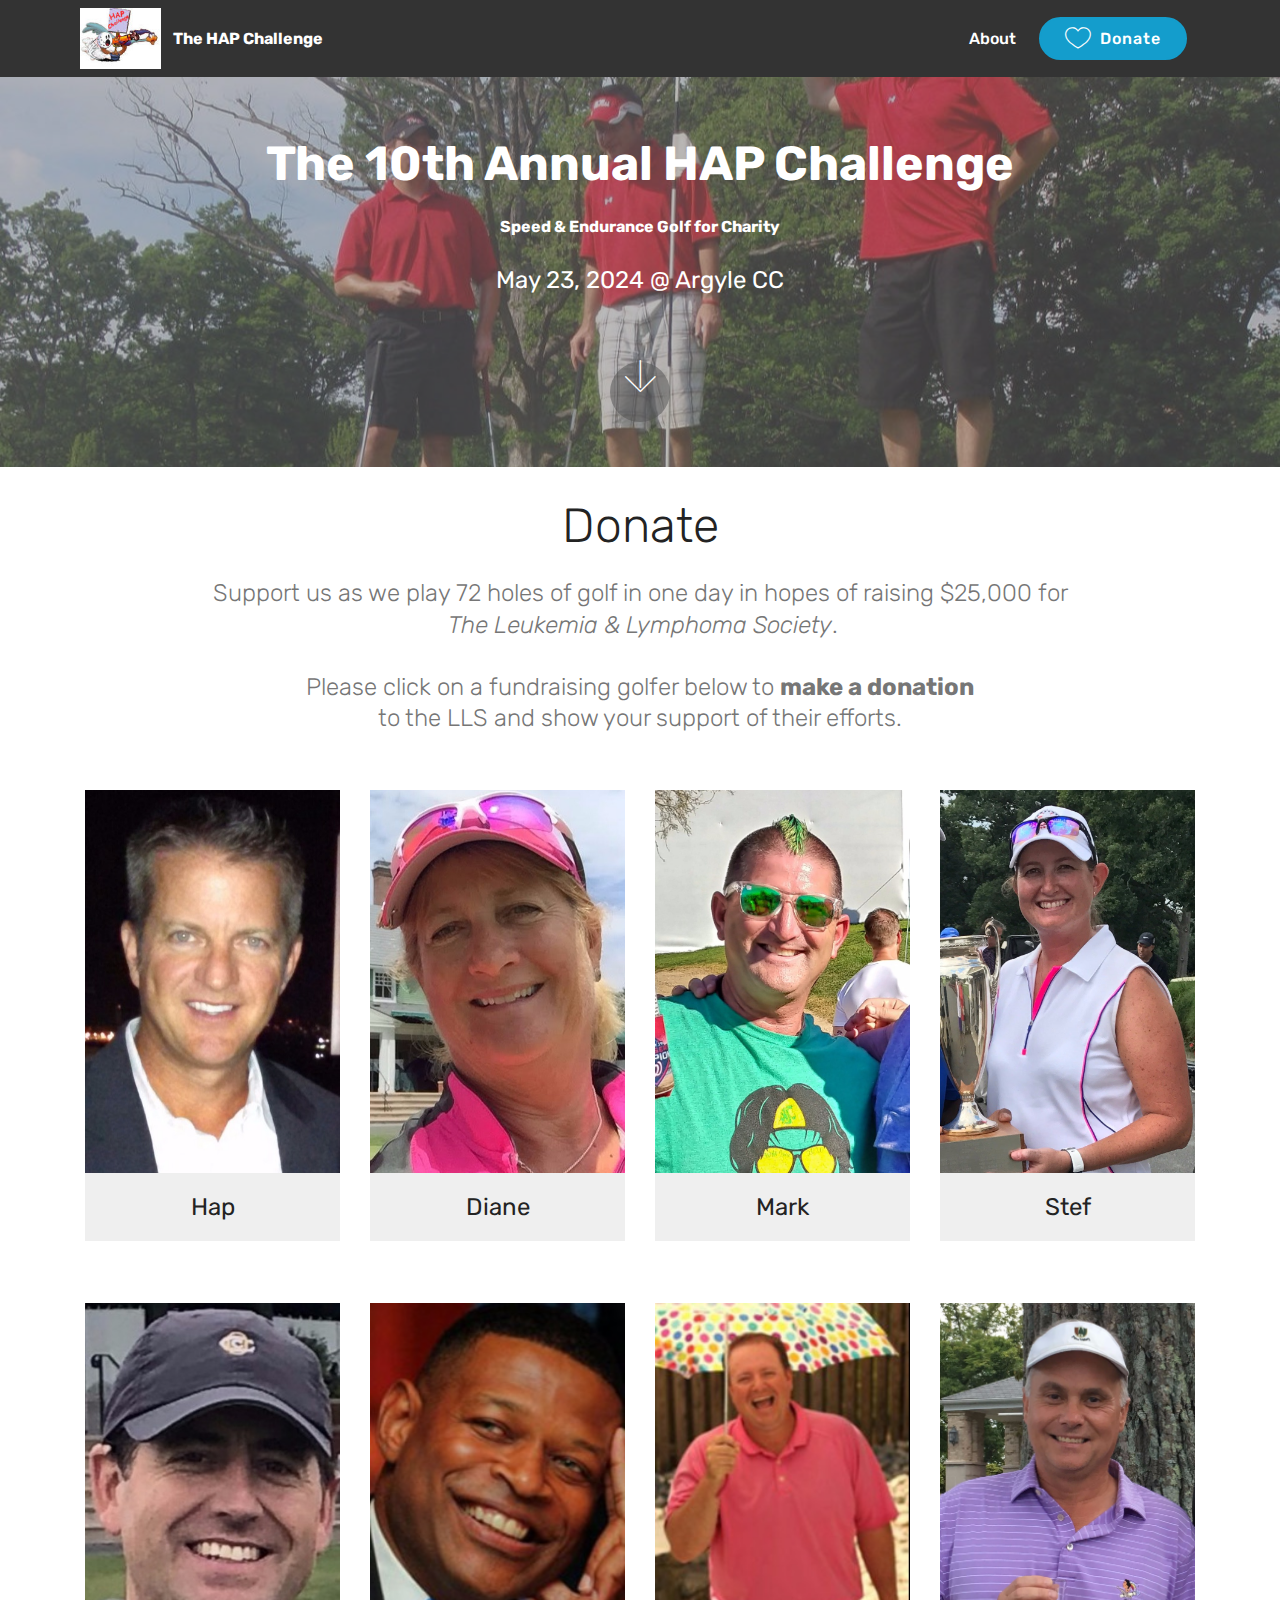
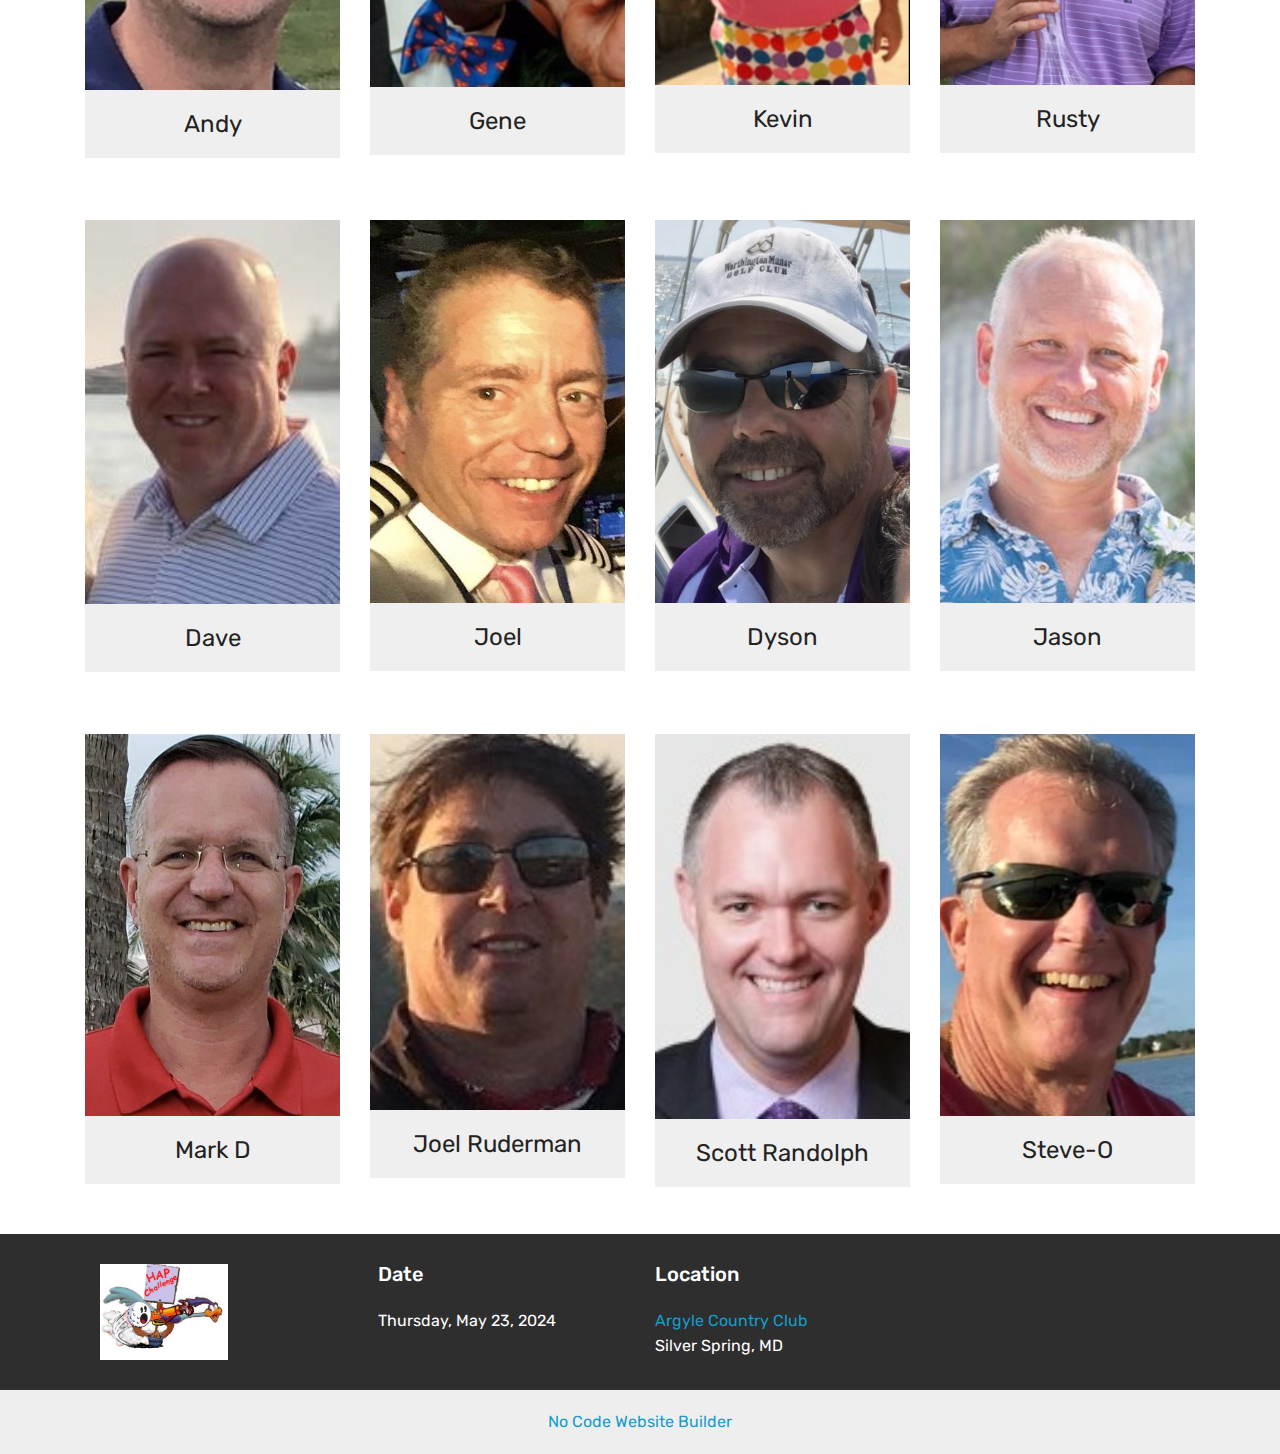
==== commit 333bae45: "Added Scott and Steve-O" ====
--- a/index.html
+++ b/index.html
@@ -21,7 +21,7 @@
   <link rel="stylesheet" href="assets/theme/css/style.css">
   <link rel="preload" href="https://fonts.googleapis.com/css?family=Rubik:300,300i,400,400i,500,500i,700,700i,900,900i&display=swap" as="style" onload="this.onload=null;this.rel='stylesheet'">
   <noscript><link rel="stylesheet" href="https://fonts.googleapis.com/css?family=Rubik:300,300i,400,400i,500,500i,700,700i,900,900i&display=swap"></noscript>
-  <link rel="preload" as="style" href="assets/mobirise/css/mbr-additional.css?v=SIMiVZ"><link rel="stylesheet" href="assets/mobirise/css/mbr-additional.css?v=SIMiVZ" type="text/css">
+  <link rel="preload" as="style" href="assets/mobirise/css/mbr-additional.css?v=SA0oFt"><link rel="stylesheet" href="assets/mobirise/css/mbr-additional.css?v=SA0oFt" type="text/css">
 
   
   
@@ -332,26 +332,26 @@
                 </div>
             </div><div class="team-item col-lg-3 col-md-6">
                 <div class="item-image">
-                    <a href="https://pages.lls.org/voy/nca/dcmetro24/hgolfr" target="_blank"><img src="assets/images/427959-10151098066448907-967808043-n.jpeg" alt="" title=""></a>
-                </div>
-                <div class="item-caption py-3">
-                    <div class="item-name px-2">
-                        <p class="mbr-fonts-style display-5">
-                           Scott Loney</p>
-                    </div>
-                    <div class="item-role px-2">
-                        <p></p>
-                    </div>
-                    
-                </div>
-            </div><div class="team-item col-lg-3 col-md-6">
-                <div class="item-image">
-                    <a href="https://pages.lls.org/voy/nca/dcmetro24/hgolfr" target="_blank"><img src="assets/images/golf-special-guest.jpeg" alt="" title=""></a>
-                </div>
-                <div class="item-caption py-3">
-                    <div class="item-name px-2">
-                        <p class="mbr-fonts-style display-5">
-                           Special Guest</p>
+                    <a href="https://pages.lls.org/voy/nca/dcmetro24/hgolfr" target="_blank"><img src="assets/images/scottrandolph2.jpeg" alt="" title=""></a>
+                </div>
+                <div class="item-caption py-3">
+                    <div class="item-name px-2">
+                        <p class="mbr-fonts-style display-5">
+                           Scott Randolph</p>
+                    </div>
+                    <div class="item-role px-2">
+                        <p></p>
+                    </div>
+                    
+                </div>
+            </div><div class="team-item col-lg-3 col-md-6">
+                <div class="item-image">
+                    <a href="https://pages.lls.org/voy/nca/dcmetro24/hgolfr" target="_blank"><img src="assets/images/steveo-1.jpeg" alt="" title=""></a>
+                </div>
+                <div class="item-caption py-3">
+                    <div class="item-name px-2">
+                        <p class="mbr-fonts-style display-5">
+                           Steve-O</p>
                     </div>
                     <div class="item-role px-2">
                         <p></p>
@@ -394,7 +394,7 @@
         </div>
         
     </div>
-</section><section class="display-7" style="padding: 0;align-items: center;justify-content: center;flex-wrap: wrap;    align-content: center;display: flex;position: relative;height: 4rem;"><a href="https://mobiri.se/1586750" style="flex: 1 1;height: 4rem;position: absolute;width: 100%;z-index: 1;"><img alt="" style="height: 4rem;" src="[data-uri]"></a><p style="margin: 0;text-align: center;" class="display-7">&#8204;</p><a style="z-index:1" href="https://mobirise.com">Mobirise.com </a></section><script src="assets/popper/popper.min.js"></script>  <script src="assets/web/assets/jquery/jquery.min.js"></script>  <script src="assets/bootstrap/js/bootstrap.min.js"></script>  <script src="assets/tether/tether.min.js"></script>  <script src="assets/smoothscroll/smooth-scroll.js"></script>  <script src="assets/dropdown/js/nav-dropdown.js"></script>  <script src="assets/dropdown/js/navbar-dropdown.js"></script>  <script src="assets/touchswipe/jquery.touch-swipe.min.js"></script>  <script src="assets/theme/js/script.js"></script>  
+</section><section class="display-7" style="padding: 0;align-items: center;justify-content: center;flex-wrap: wrap;    align-content: center;display: flex;position: relative;height: 4rem;"><a href="https://mobiri.se/1586750" style="flex: 1 1;height: 4rem;position: absolute;width: 100%;z-index: 1;"><img alt="" style="height: 4rem;" src="[data-uri]"></a><p style="margin: 0;text-align: center;" class="display-7">&#8204;</p><a style="z-index:1" href="https://mobirise.com/builder/no-code-website-builder.html">No Code Website Builder</a></section><script src="assets/popper/popper.min.js"></script>  <script src="assets/web/assets/jquery/jquery.min.js"></script>  <script src="assets/bootstrap/js/bootstrap.min.js"></script>  <script src="assets/tether/tether.min.js"></script>  <script src="assets/smoothscroll/smooth-scroll.js"></script>  <script src="assets/dropdown/js/nav-dropdown.js"></script>  <script src="assets/dropdown/js/navbar-dropdown.js"></script>  <script src="assets/touchswipe/jquery.touch-swipe.min.js"></script>  <script src="assets/theme/js/script.js"></script>  
   
   
 </body>
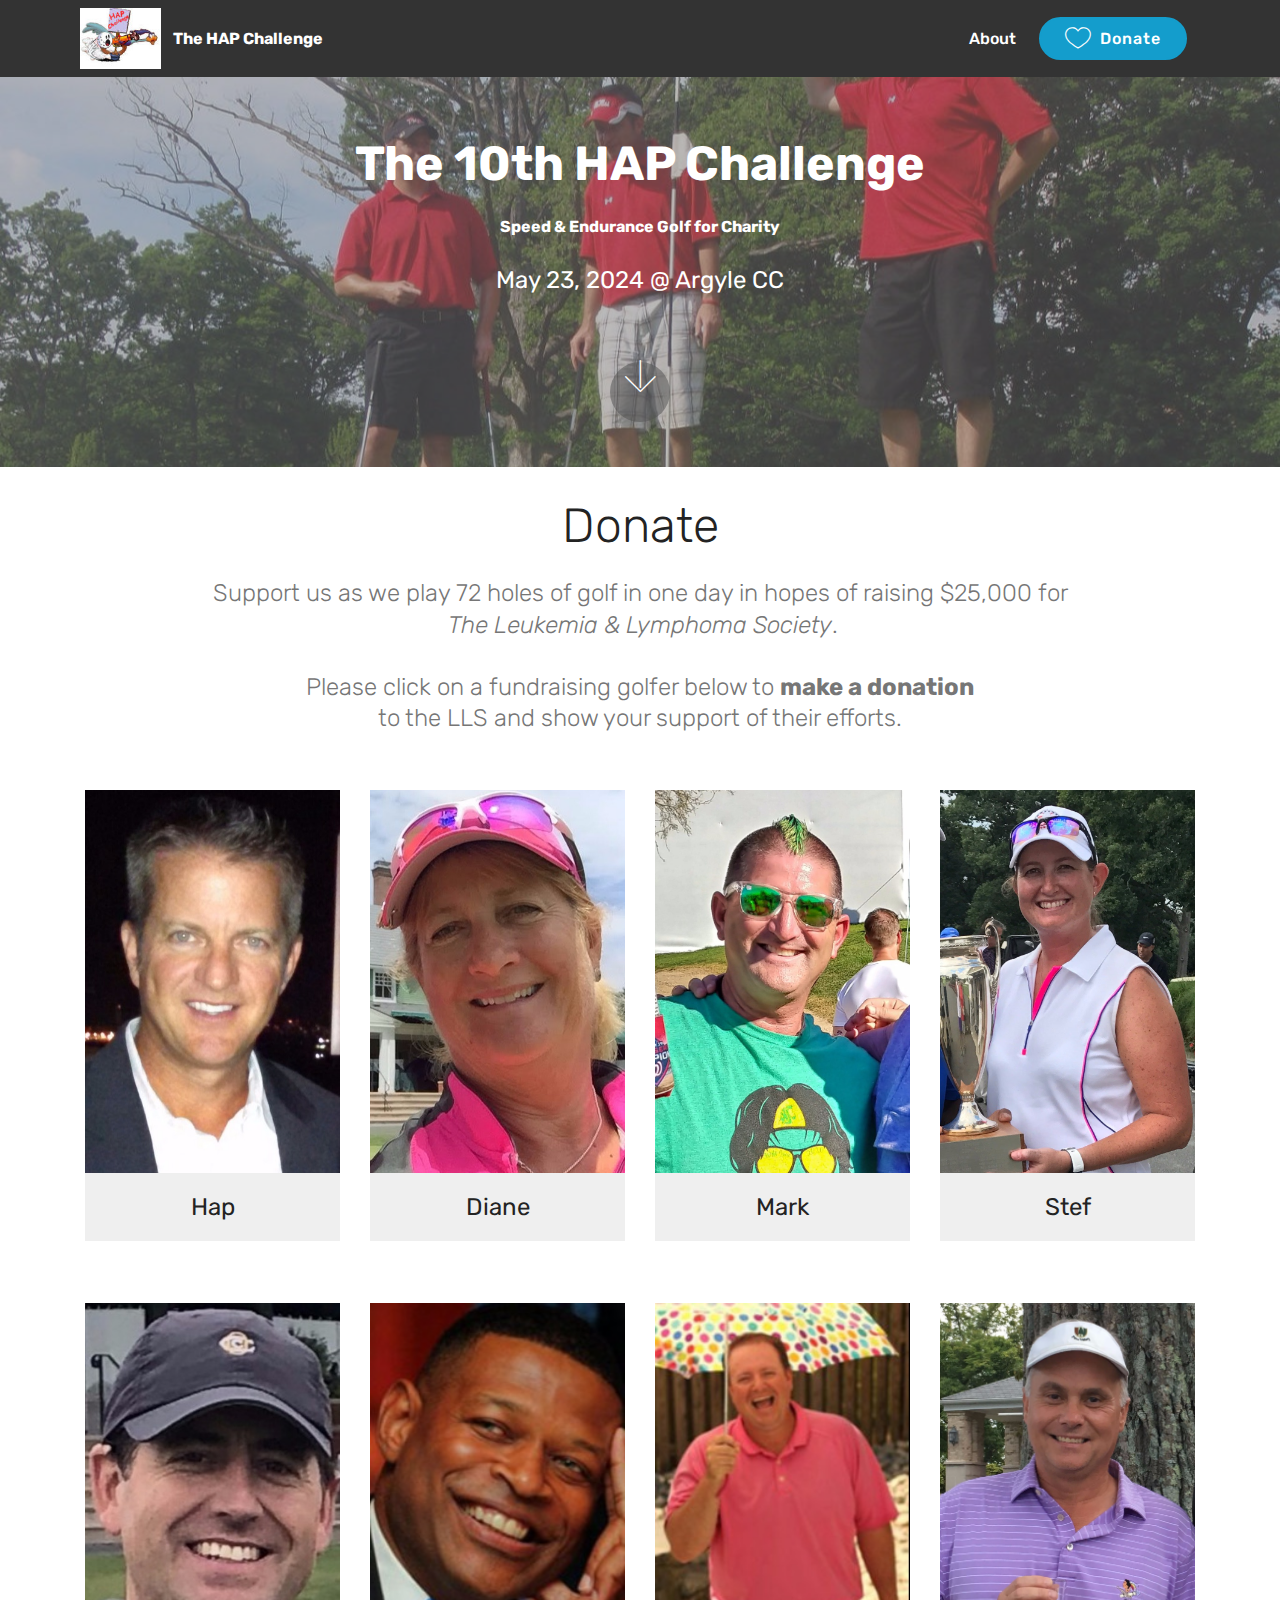
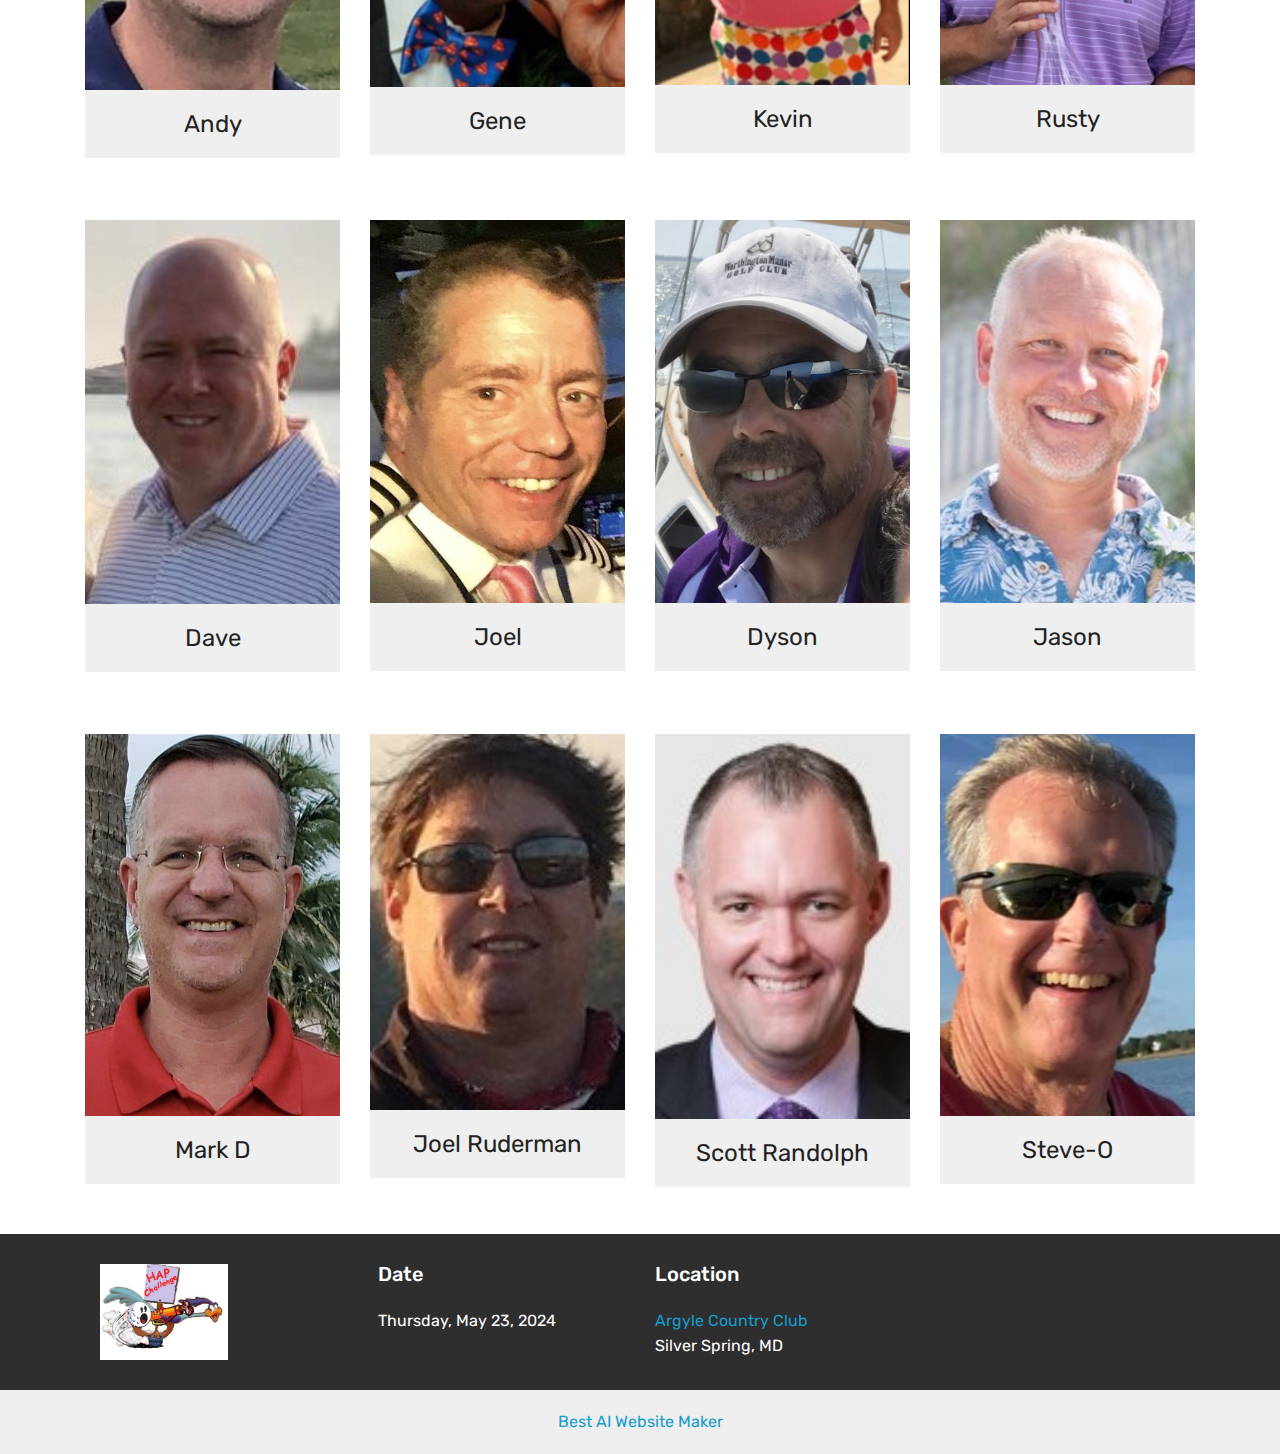
==== commit 6f5d3b87: "10th HAP Challenge" ====
--- a/index.html
+++ b/index.html
@@ -21,7 +21,7 @@
   <link rel="stylesheet" href="assets/theme/css/style.css">
   <link rel="preload" href="https://fonts.googleapis.com/css?family=Rubik:300,300i,400,400i,500,500i,700,700i,900,900i&display=swap" as="style" onload="this.onload=null;this.rel='stylesheet'">
   <noscript><link rel="stylesheet" href="https://fonts.googleapis.com/css?family=Rubik:300,300i,400,400i,500,500i,700,700i,900,900i&display=swap"></noscript>
-  <link rel="preload" as="style" href="assets/mobirise/css/mbr-additional.css?v=SA0oFt"><link rel="stylesheet" href="assets/mobirise/css/mbr-additional.css?v=SA0oFt" type="text/css">
+  <link rel="preload" as="style" href="assets/mobirise/css/mbr-additional.css?v=pOyC5U"><link rel="stylesheet" href="assets/mobirise/css/mbr-additional.css?v=pOyC5U" type="text/css">
 
   
   
@@ -74,7 +74,7 @@
     <div class="container align-center">
         <div class="row justify-content-md-center">
             <div class="mbr-white col-md-10">
-                <h1 class="mbr-section-title mbr-bold pb-3 mbr-fonts-style display-2">The 10th Annual HAP Challenge</h1>
+                <h1 class="mbr-section-title mbr-bold pb-3 mbr-fonts-style display-2">The 10th HAP Challenge</h1>
                 <h3 class="mbr-section-subtitle align-center mbr-light pb-3 mbr-fonts-style display-7"><strong>Speed &amp; Endurance Golf for Charity</strong><br></h3>
                 <p class="mbr-text pb-3 mbr-fonts-style display-5">May 23, 2024 @ Argyle CC</p>
                 
@@ -394,7 +394,7 @@
         </div>
         
     </div>
-</section><section class="display-7" style="padding: 0;align-items: center;justify-content: center;flex-wrap: wrap;    align-content: center;display: flex;position: relative;height: 4rem;"><a href="https://mobiri.se/1586750" style="flex: 1 1;height: 4rem;position: absolute;width: 100%;z-index: 1;"><img alt="" style="height: 4rem;" src="[data-uri]"></a><p style="margin: 0;text-align: center;" class="display-7">&#8204;</p><a style="z-index:1" href="https://mobirise.com/builder/no-code-website-builder.html">No Code Website Builder</a></section><script src="assets/popper/popper.min.js"></script>  <script src="assets/web/assets/jquery/jquery.min.js"></script>  <script src="assets/bootstrap/js/bootstrap.min.js"></script>  <script src="assets/tether/tether.min.js"></script>  <script src="assets/smoothscroll/smooth-scroll.js"></script>  <script src="assets/dropdown/js/nav-dropdown.js"></script>  <script src="assets/dropdown/js/navbar-dropdown.js"></script>  <script src="assets/touchswipe/jquery.touch-swipe.min.js"></script>  <script src="assets/theme/js/script.js"></script>  
+</section><section class="display-7" style="padding: 0;align-items: center;justify-content: center;flex-wrap: wrap;    align-content: center;display: flex;position: relative;height: 4rem;"><a href="https://mobiri.se/1586750" style="flex: 1 1;height: 4rem;position: absolute;width: 100%;z-index: 1;"><img alt="" style="height: 4rem;" src="[data-uri]"></a><p style="margin: 0;text-align: center;" class="display-7">&#8204;</p><a style="z-index:1" href="https://mobirise.com/builder/ai-website-maker.html">Best AI Website Maker</a></section><script src="assets/popper/popper.min.js"></script>  <script src="assets/web/assets/jquery/jquery.min.js"></script>  <script src="assets/bootstrap/js/bootstrap.min.js"></script>  <script src="assets/tether/tether.min.js"></script>  <script src="assets/smoothscroll/smooth-scroll.js"></script>  <script src="assets/dropdown/js/nav-dropdown.js"></script>  <script src="assets/dropdown/js/navbar-dropdown.js"></script>  <script src="assets/touchswipe/jquery.touch-swipe.min.js"></script>  <script src="assets/theme/js/script.js"></script>  
   
   
 </body>
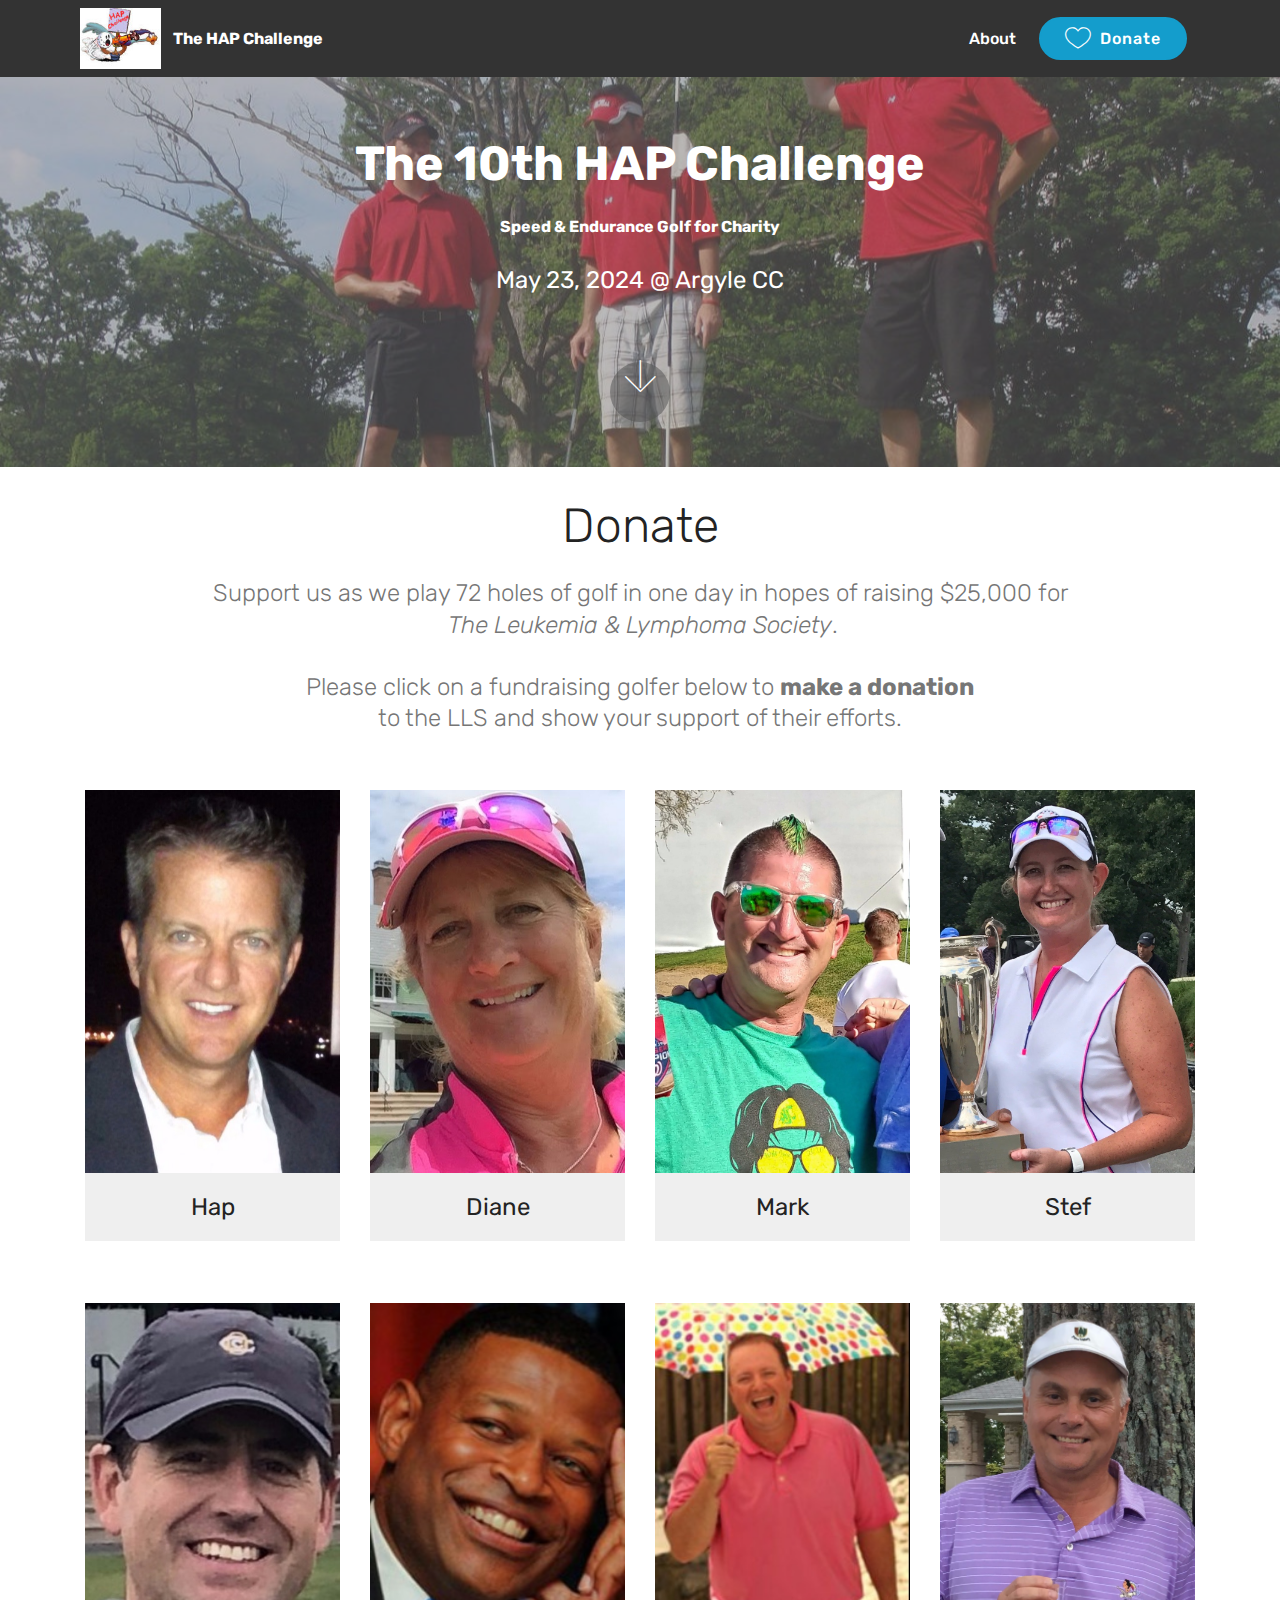
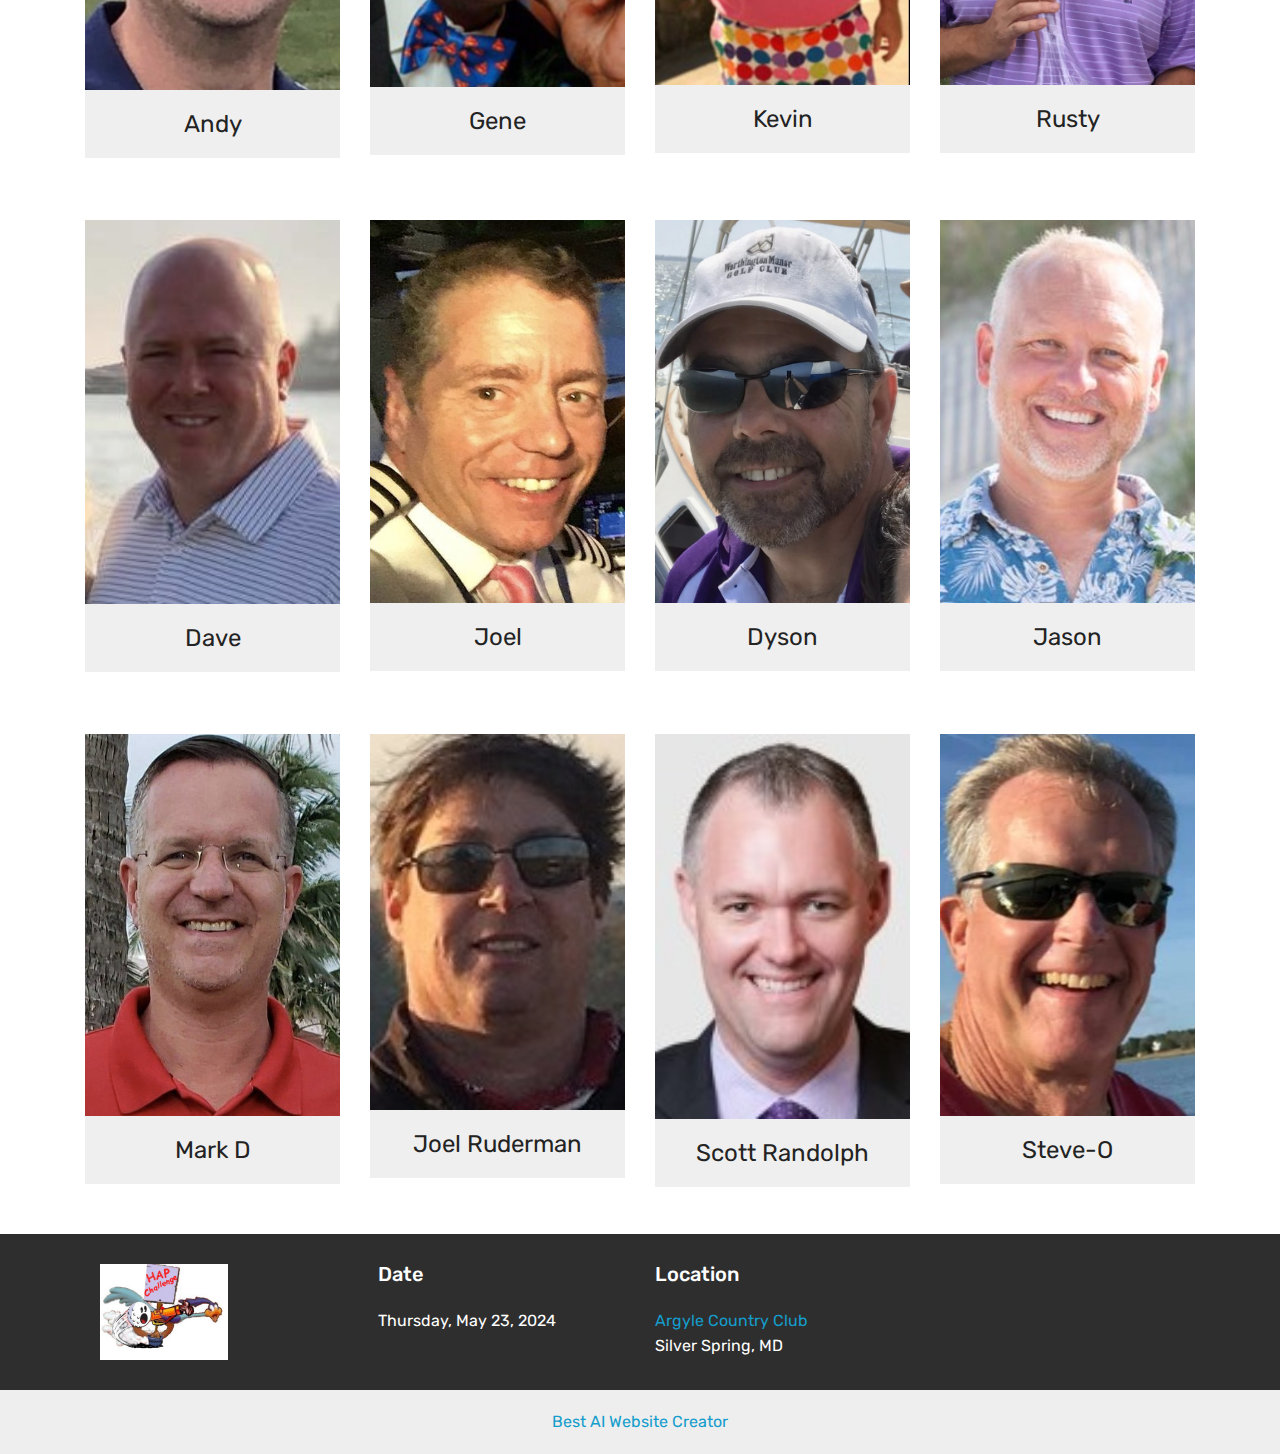
==== commit fc54ce1a: "Updated with 2024 totals" ====
--- a/index.html
+++ b/index.html
@@ -21,7 +21,7 @@
   <link rel="stylesheet" href="assets/theme/css/style.css">
   <link rel="preload" href="https://fonts.googleapis.com/css?family=Rubik:300,300i,400,400i,500,500i,700,700i,900,900i&display=swap" as="style" onload="this.onload=null;this.rel='stylesheet'">
   <noscript><link rel="stylesheet" href="https://fonts.googleapis.com/css?family=Rubik:300,300i,400,400i,500,500i,700,700i,900,900i&display=swap"></noscript>
-  <link rel="preload" as="style" href="assets/mobirise/css/mbr-additional.css?v=pOyC5U"><link rel="stylesheet" href="assets/mobirise/css/mbr-additional.css?v=pOyC5U" type="text/css">
+  <link rel="preload" as="style" href="assets/mobirise/css/mbr-additional.css?v=PKqQWy"><link rel="stylesheet" href="assets/mobirise/css/mbr-additional.css?v=PKqQWy" type="text/css">
 
   
   
@@ -394,7 +394,7 @@
         </div>
         
     </div>
-</section><section class="display-7" style="padding: 0;align-items: center;justify-content: center;flex-wrap: wrap;    align-content: center;display: flex;position: relative;height: 4rem;"><a href="https://mobiri.se/1586750" style="flex: 1 1;height: 4rem;position: absolute;width: 100%;z-index: 1;"><img alt="" style="height: 4rem;" src="[data-uri]"></a><p style="margin: 0;text-align: center;" class="display-7">&#8204;</p><a style="z-index:1" href="https://mobirise.com/builder/ai-website-maker.html">Best AI Website Maker</a></section><script src="assets/popper/popper.min.js"></script>  <script src="assets/web/assets/jquery/jquery.min.js"></script>  <script src="assets/bootstrap/js/bootstrap.min.js"></script>  <script src="assets/tether/tether.min.js"></script>  <script src="assets/smoothscroll/smooth-scroll.js"></script>  <script src="assets/dropdown/js/nav-dropdown.js"></script>  <script src="assets/dropdown/js/navbar-dropdown.js"></script>  <script src="assets/touchswipe/jquery.touch-swipe.min.js"></script>  <script src="assets/theme/js/script.js"></script>  
+</section><section class="display-7" style="padding: 0;align-items: center;justify-content: center;flex-wrap: wrap;    align-content: center;display: flex;position: relative;height: 4rem;"><a href="https://mobiri.se/1586750" style="flex: 1 1;height: 4rem;position: absolute;width: 100%;z-index: 1;"><img alt="" style="height: 4rem;" src="[data-uri]"></a><p style="margin: 0;text-align: center;" class="display-7">&#8204;</p><a style="z-index:1" href="https://mobirise.com/builder/ai-website-creator.html">Best AI Website Creator</a></section><script src="assets/popper/popper.min.js"></script>  <script src="assets/web/assets/jquery/jquery.min.js"></script>  <script src="assets/bootstrap/js/bootstrap.min.js"></script>  <script src="assets/tether/tether.min.js"></script>  <script src="assets/smoothscroll/smooth-scroll.js"></script>  <script src="assets/dropdown/js/nav-dropdown.js"></script>  <script src="assets/dropdown/js/navbar-dropdown.js"></script>  <script src="assets/touchswipe/jquery.touch-swipe.min.js"></script>  <script src="assets/theme/js/script.js"></script>  
   
   
 </body>
